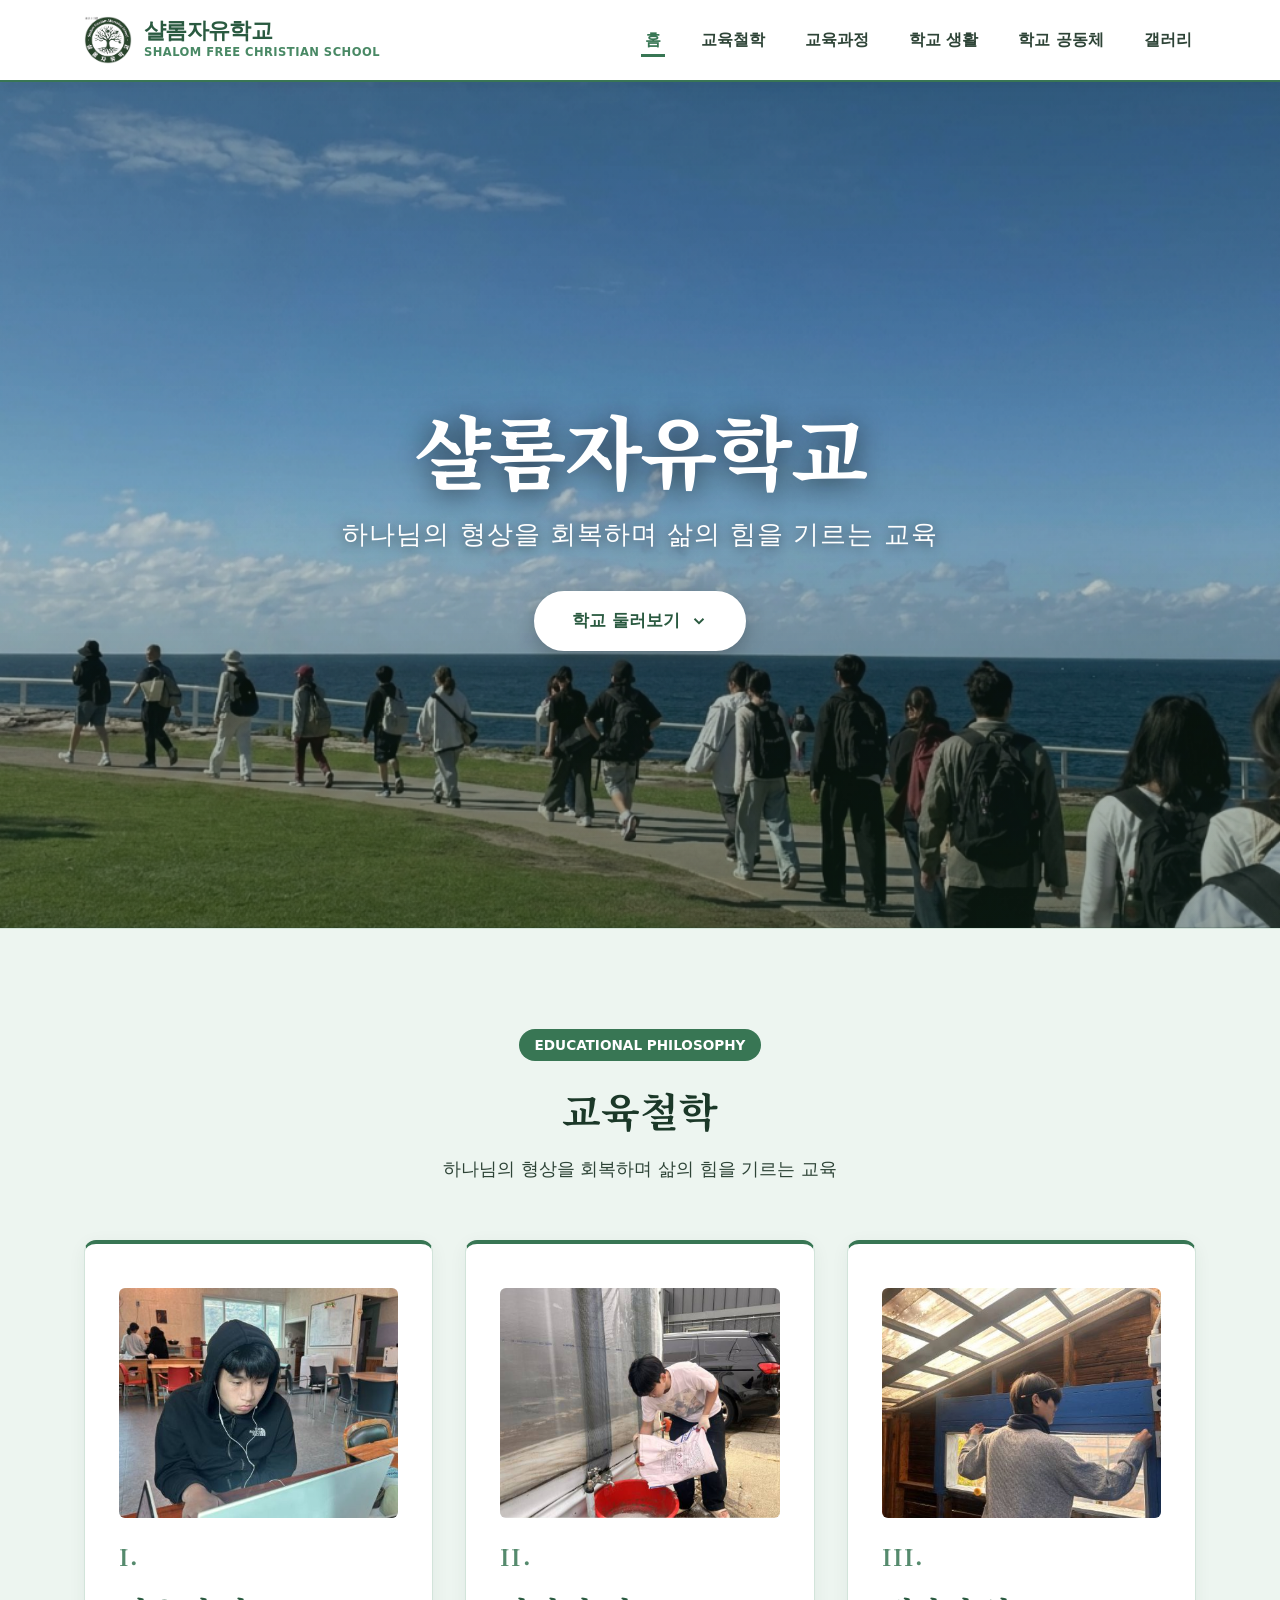
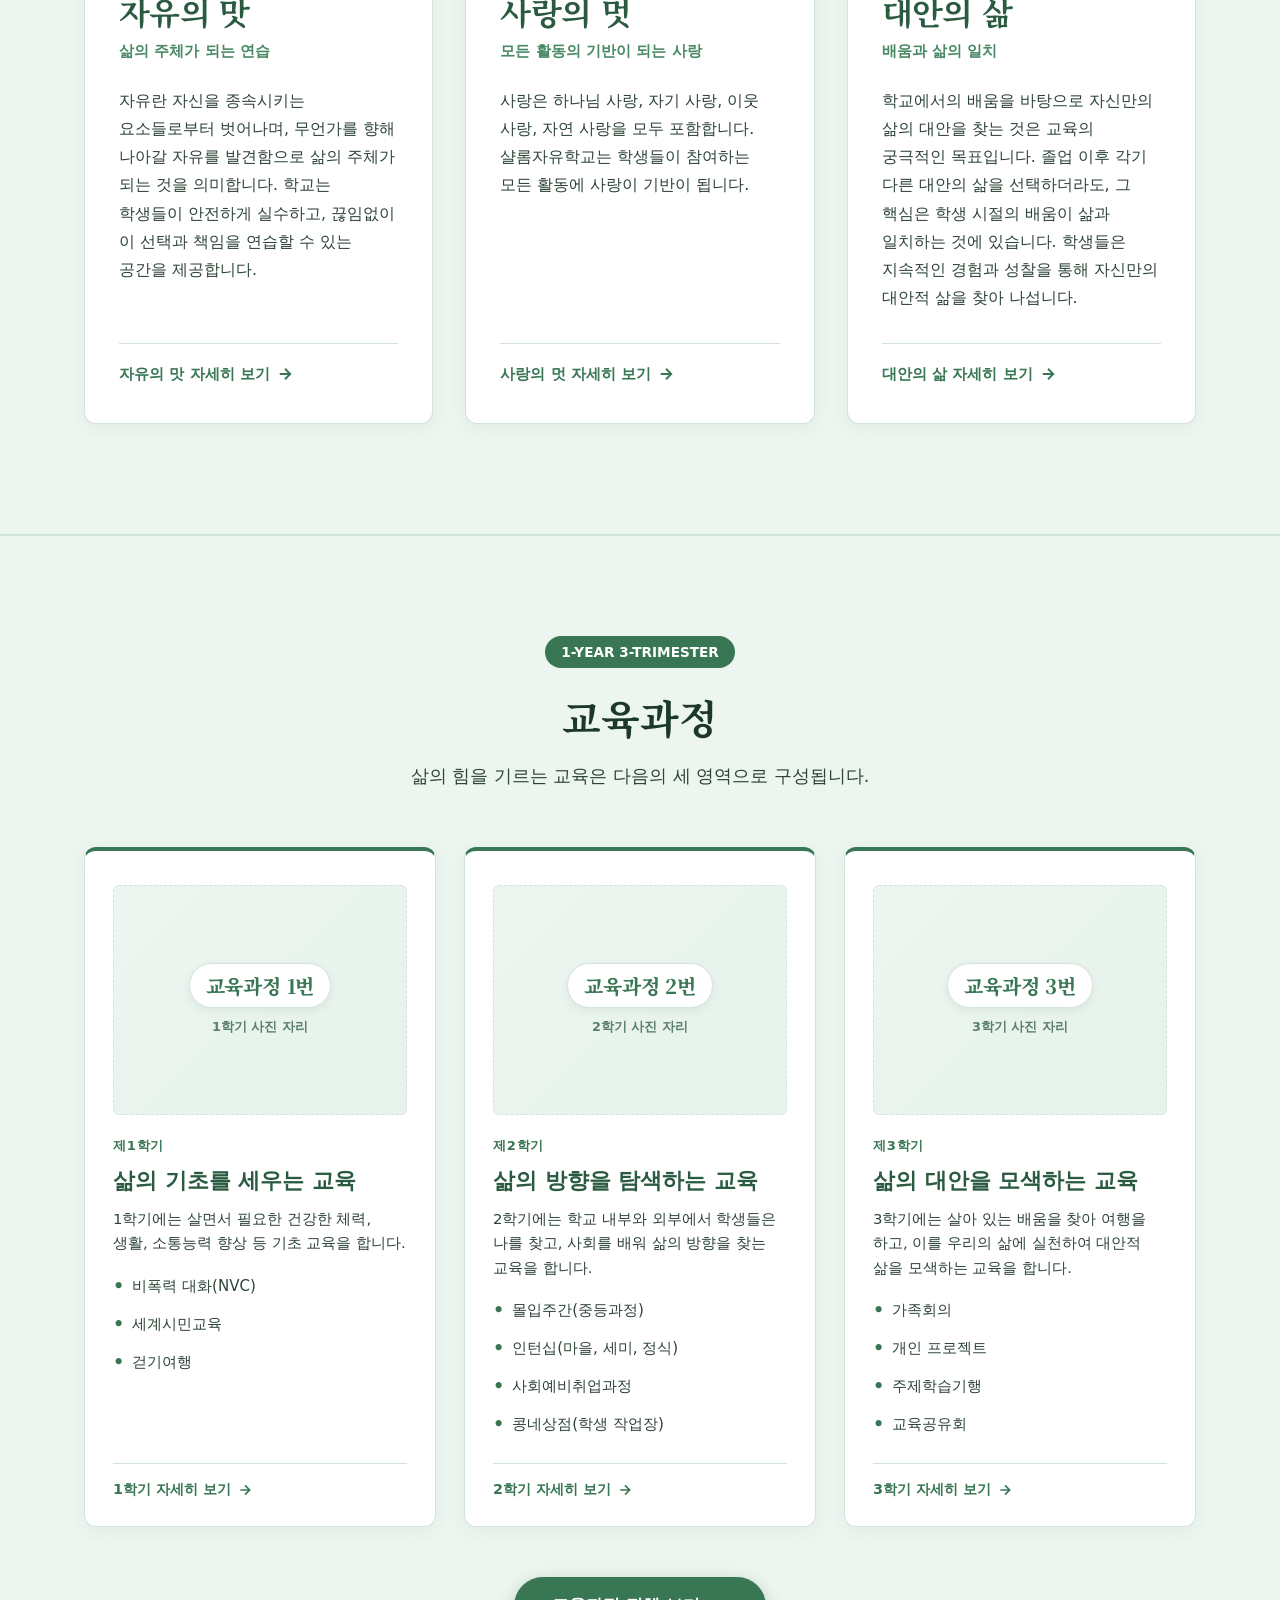
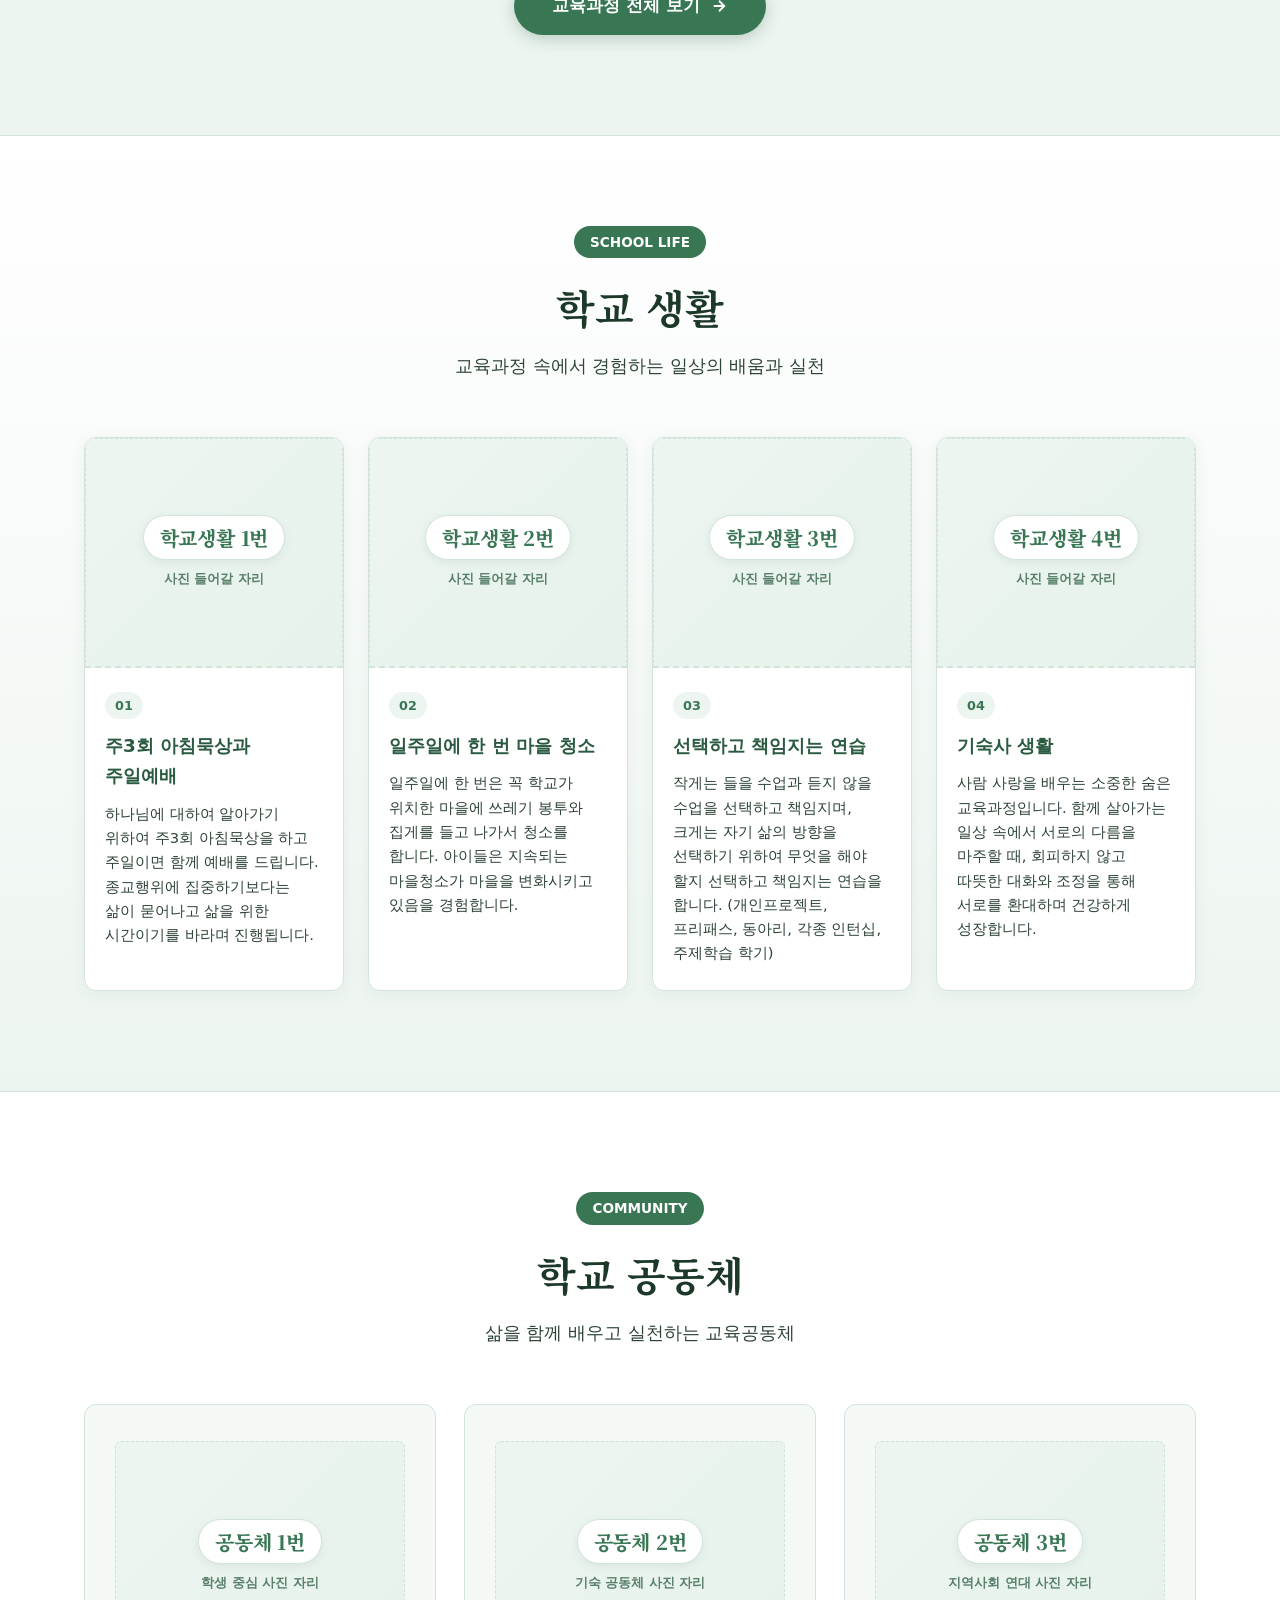
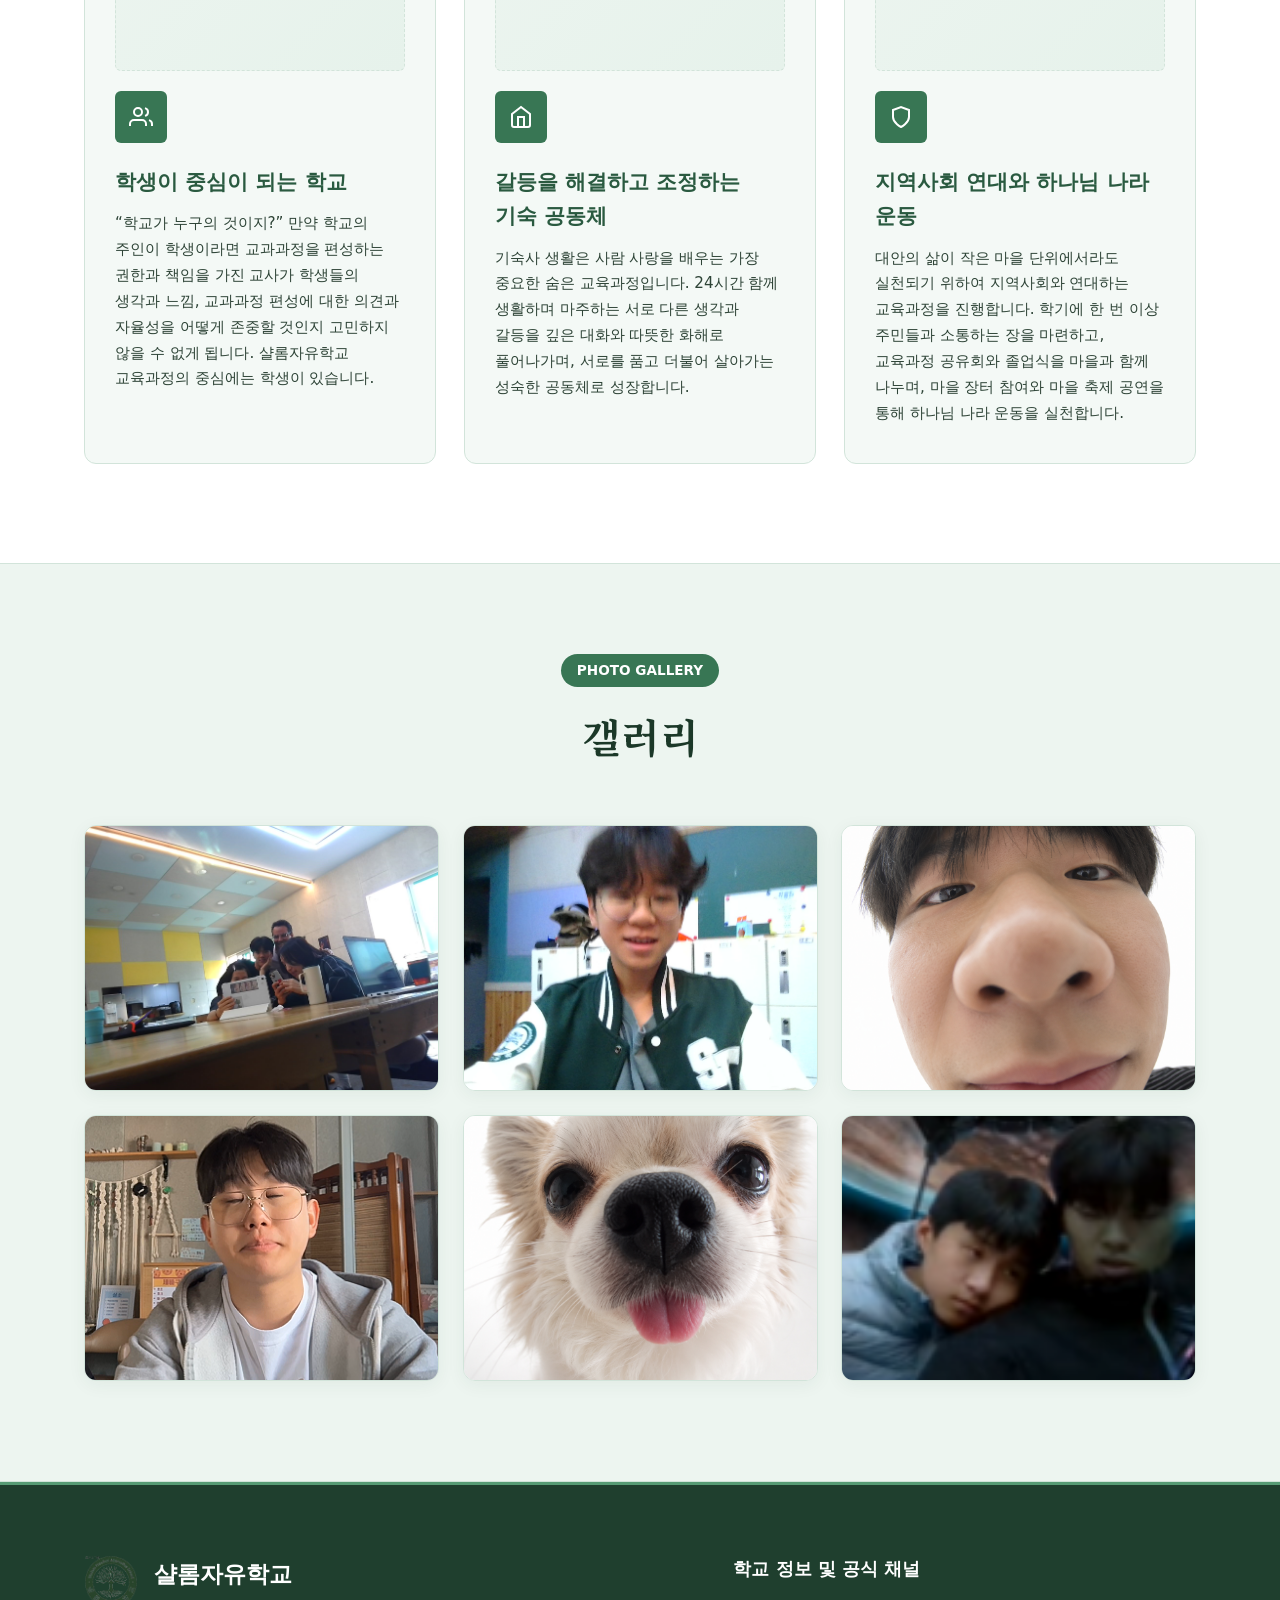
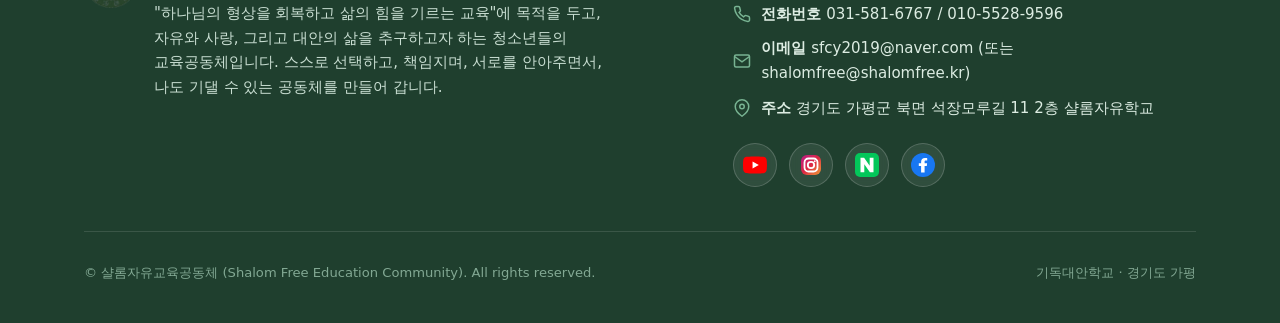
==== index.html @ 1b510542 "feat: Hero 3번에 푸른 운동장 단체 사진 등록" ====
<!DOCTYPE html>
<html lang="ko">
<head>
  <meta charset="UTF-8">
  <meta name="viewport" content="width=device-width, initial-scale=1.0">
  <title>샬롬자유학교</title>
  <link rel="preconnect" href="https://fonts.googleapis.com">
  <link rel="preconnect" href="https://fonts.gstatic.com" crossorigin>
  <link href="https://fonts.googleapis.com/css2?family=Pretendard:wght@300;400;500;600;700;800&family=Noto+Serif+KR:wght@600;700;800&display=swap" rel="stylesheet">
  <link rel="stylesheet" href="style.css">
  <script src="gallery_data.js"></script>
</head>
<body>

  <!-- Header -->
  <header>
    <div class="container nav-inner">
      <a href="index.html" class="logo-area">
        <img src="images/logo_transparent.png" alt="샬롬자유학교 로고" class="logo-img">
        <div class="logo-text">
          <h1>샬롬자유학교</h1>
          <span>SHALOM FREE CHRISTIAN SCHOOL</span>
        </div>
      </a>

      <!-- Right Navigation (순서: 홈, 교육철학, 교육과정, 학교 생활, 학교 공동체, 갤러리) -->
      <nav>
        <ul>
          <li><a href="index.html" class="active">홈</a></li>
          <li><a href="philosophy.html">교육철학</a></li>
          <li><a href="curriculum.html">교육과정</a></li>
          <li><a href="#life">학교 생활</a></li>
          <li><a href="#community">학교 공동체</a></li>
          <li><a href="#gallery">갤러리</a></li>
        </ul>
      </nav>

      <button class="mobile-btn" aria-label="메뉴 열기">
        <svg width="24" height="24" viewBox="0 0 24 24" fill="none" stroke="currentColor" stroke-width="2">
          <line x1="3" y1="12" x2="21" y2="12"></line>
          <line x1="3" y1="6" x2="21" y2="6"></line>
          <line x1="3" y1="18" x2="21" y2="18"></line>
        </svg>
      </button>
    </div>
  </header>

  <main>
    <!-- Full-Width Hero Section with Multi-Slide Carousel -->
    <section class="hero-full" id="home" aria-label="메인 배너">
      <!-- Background Slides Wrapper -->
      <div class="hero-slides-wrapper" id="hero-slides-wrapper">
        <!-- Hero Slide 1: 현재 등록된 대표 사진 (hero.jpg) -->
        <div class="hero-slide active" id="hero-slide-1" data-index="1">
          <div class="hero-slide-bg" style="background-image: url('images/hero.jpg');"></div>
        </div>

        <!-- Hero Slide 2: 등록된 사진 (hero_2.jpg) -->
        <div class="hero-slide" id="hero-slide-2" data-index="2">
          <div class="hero-slide-bg" style="background-image: url('images/hero_2.jpg');"></div>
        </div>

        <!-- Hero Slide 3: 등록된 사진 (hero_3.jpg) -->
        <div class="hero-slide" id="hero-slide-3" data-index="3">
          <div class="hero-slide-bg" style="background-image: url('images/hero_3.jpg');"></div>
        </div>
      </div>

      <!-- Natural Softer Overlay (가독성 유지 오버레이) -->
      <div class="hero-overlay"></div>

      <!-- Hero Main Content -->
      <div class="hero-full-content">
        <h2 class="hero-full-title">샬롬자유학교</h2>
        <p class="hero-full-subtitle">하나님의 형상을 회복하며 삶의 힘을 기르는 교육</p>
        <a href="#philosophy" class="hero-full-btn">
          학교 둘러보기
          <svg width="18" height="18" viewBox="0 0 24 24" fill="none" stroke="currentColor" stroke-width="2.5">
            <polyline points="6 9 12 15 18 9"></polyline>
          </svg>
        </a>
      </div>

      <!-- Carousel Navigation Arrow Buttons (마우스 오버 시 1초 동안 부드럽게 페이드 인) -->
      <button type="button" class="hero-nav-btn hero-nav-prev" id="hero-prev-btn" aria-label="이전 사진 보기" title="이전 사진">
        <svg width="14" height="14" viewBox="0 0 24 24" fill="none" stroke="currentColor" stroke-width="2.6" stroke-linecap="round" stroke-linejoin="round">
          <polyline points="15 18 9 12 15 6"></polyline>
        </svg>
      </button>

      <button type="button" class="hero-nav-btn hero-nav-next" id="hero-next-btn" aria-label="다음 사진 보기" title="다음 사진">
        <svg width="14" height="14" viewBox="0 0 24 24" fill="none" stroke="currentColor" stroke-width="2.6" stroke-linecap="round" stroke-linejoin="round">
          <polyline points="9 18 15 12 9 6"></polyline>
        </svg>
      </button>

      <!-- Slide Indicator Dots -->
      <div class="hero-indicators" id="hero-indicators" role="tablist" aria-label="슬라이드 선택">
        <button type="button" class="hero-indicator-dot active" data-slide="1" aria-label="Hero 1번 사진으로 이동"></button>
        <button type="button" class="hero-indicator-dot" data-slide="2" aria-label="Hero 2번 사진으로 이동"></button>
        <button type="button" class="hero-indicator-dot" data-slide="3" aria-label="Hero 3번 사진으로 이동"></button>
      </div>
    </section>

    <!-- 1. 교육철학 (Editorial & Sophisticated, Linking to philosophy.html) -->
    <section class="section-philo-editorial" id="philosophy">
      <div class="container">
        <div class="section-head-dark">
          <span class="pill-tag">EDUCATIONAL PHILOSOPHY</span>
          <h2>교육철학</h2>
          <p>하나님의 형상을 회복하며 삶의 힘을 기르는 교육</p>
        </div>

        <div class="philo-editorial-grid">
          <!-- Pillar 1 -->
          <a href="philosophy.html#freedom" class="philo-card-editorial">
            <!-- 사진 칸: 교육철학 1번 -->
            <div class="card-photo-slot" id="philo-photo-slot-1">
              <img src="images/philo_1.png" alt="자유의 맛 - 샬롬자유학교" loading="lazy">
            </div>
            <span class="philo-card-num">I.</span>
            <h3 class="philo-card-title">자유의 맛</h3>
            <span class="philo-card-motto">삶의 주체가 되는 연습</span>
            <p class="philo-card-desc">
              자유란 자신을 종속시키는 요소들로부터 벗어나며, 무언가를 향해 나아갈 자유를 발견함으로 삶의 주체가 되는 것을 의미합니다. 학교는 학생들이 안전하게 실수하고, 끊임없이 이 선택과 책임을 연습할 수 있는 공간을 제공합니다.
            </p>
            <div class="philo-card-readmore">
              자유의 맛 자세히 보기
              <svg width="18" height="18" viewBox="0 0 24 24" fill="none" stroke-width="2.5">
                <path d="M5 12h14M12 5l7 7-7 7"/>
              </svg>
            </div>
          </a>

          <!-- Pillar 2 -->
          <a href="philosophy.html#love" class="philo-card-editorial">
            <!-- 사진 칸: 교육철학 2번 -->
            <div class="card-photo-slot" id="philo-photo-slot-2">
              <img src="images/philo_2.png" alt="사랑의 멋 - 샬롬자유학교" loading="lazy">
            </div>
            <span class="philo-card-num">II.</span>
            <h3 class="philo-card-title">사랑의 멋</h3>
            <span class="philo-card-motto">모든 활동의 기반이 되는 사랑</span>
            <p class="philo-card-desc">
              사랑은 하나님 사랑, 자기 사랑, 이웃 사랑, 자연 사랑을 모두 포함합니다. 샬롬자유학교는 학생들이 참여하는 모든 활동에 사랑이 기반이 됩니다.
            </p>
            <div class="philo-card-readmore">
              사랑의 멋 자세히 보기
              <svg width="18" height="18" viewBox="0 0 24 24" fill="none" stroke-width="2.5">
                <path d="M5 12h14M12 5l7 7-7 7"/>
              </svg>
            </div>
          </a>

          <!-- Pillar 3 -->
          <a href="philosophy.html#alternative" class="philo-card-editorial">
            <!-- 사진 칸: 교육철학 3번 -->
            <div class="card-photo-slot" id="philo-photo-slot-3">
              <img src="images/philo_3.png" alt="대안의 삶 - 샬롬자유학교" loading="lazy">
            </div>
            <span class="philo-card-num">III.</span>
            <h3 class="philo-card-title">대안의 삶</h3>
            <span class="philo-card-motto">배움과 삶의 일치</span>
            <p class="philo-card-desc">
              학교에서의 배움을 바탕으로 자신만의 삶의 대안을 찾는 것은 교육의 궁극적인 목표입니다. 졸업 이후 각기 다른 대안의 삶을 선택하더라도, 그 핵심은 학생 시절의 배움이 삶과 일치하는 것에 있습니다. 학생들은 지속적인 경험과 성찰을 통해 자신만의 대안적 삶을 찾아 나섭니다.
            </p>
            <div class="philo-card-readmore">
              대안의 삶 자세히 보기
              <svg width="18" height="18" viewBox="0 0 24 24" fill="none" stroke-width="2.5">
                <path d="M5 12h14M12 5l7 7-7 7"/>
              </svg>
            </div>
          </a>
        </div>
      </div>
    </section>

    <!-- 2. 교육과정 (Curriculum) -->
    <section class="section-curriculum" id="curriculum">
      <div class="container">
        <div class="section-head-dark">
          <span class="pill-tag">1-YEAR 3-TRIMESTER</span>
          <h2>교육과정</h2>
          <p>삶의 힘을 기르는 교육은 다음의 세 영역으로 구성됩니다.</p>
        </div>

        <div class="curr-grid-preview">
          <!-- Term 1 Card (Clickable to curriculum.html#term-1) -->
          <a href="curriculum.html#term-1" class="curr-card-preview">
            <!-- 사진 칸: 교육과정 1번 -->
            <div class="card-photo-slot slot-placeholder" id="curr-photo-slot-1">
              <span class="slot-number">교육과정 1번</span>
              <span class="slot-hint">1학기 사진 자리</span>
            </div>
            <span class="term-num">제1학기</span>
            <h3>삶의 기초를 세우는 교육</h3>
            <p class="curr-card-intro">
              1학기에는 살면서 필요한 건강한 체력, 생활, 소통능력 향상 등 기초 교육을 합니다.
            </p>
            <ul class="curr-card-summary">
              <li>비폭력 대화(NVC)</li>
              <li>세계시민교육</li>
              <li>걷기여행</li>
            </ul>
            <div class="curr-card-readmore">
              1학기 자세히 보기
              <svg width="16" height="16" viewBox="0 0 24 24" fill="none" stroke="currentColor" stroke-width="2.5">
                <path d="M5 12h14M12 5l7 7-7 7"/>
              </svg>
            </div>
          </a>

          <!-- Term 2 Card (Clickable to curriculum.html#term-2) -->
          <a href="curriculum.html#term-2" class="curr-card-preview">
            <!-- 사진 칸: 교육과정 2번 -->
            <div class="card-photo-slot slot-placeholder" id="curr-photo-slot-2">
              <span class="slot-number">교육과정 2번</span>
              <span class="slot-hint">2학기 사진 자리</span>
            </div>
            <span class="term-num">제2학기</span>
            <h3>삶의 방향을 탐색하는 교육</h3>
            <p class="curr-card-intro">
              2학기에는 학교 내부와 외부에서 학생들은 나를 찾고, 사회를 배워 삶의 방향을 찾는 교육을 합니다.
            </p>
            <ul class="curr-card-summary">
              <li>몰입주간(중등과정)</li>
              <li>인턴십(마을, 세미, 정식)</li>
              <li>사회예비취업과정</li>
              <li>콩네상점(학생 작업장)</li>
            </ul>
            <div class="curr-card-readmore">
              2학기 자세히 보기
              <svg width="16" height="16" viewBox="0 0 24 24" fill="none" stroke="currentColor" stroke-width="2.5">
                <path d="M5 12h14M12 5l7 7-7 7"/>
              </svg>
            </div>
          </a>

          <!-- Term 3 Card (Clickable to curriculum.html#term-3) -->
          <a href="curriculum.html#term-3" class="curr-card-preview">
            <!-- 사진 칸: 교육과정 3번 -->
            <div class="card-photo-slot slot-placeholder" id="curr-photo-slot-3">
              <span class="slot-number">교육과정 3번</span>
              <span class="slot-hint">3학기 사진 자리</span>
            </div>
            <span class="term-num">제3학기</span>
            <h3>삶의 대안을 모색하는 교육</h3>
            <p class="curr-card-intro">
              3학기에는 살아 있는 배움을 찾아 여행을 하고, 이를 우리의 삶에 실천하여 대안적 삶을 모색하는 교육을 합니다.
            </p>
            <ul class="curr-card-summary">
              <li>가족회의</li>
              <li>개인 프로젝트</li>
              <li>주제학습기행</li>
              <li>교육공유회</li>
            </ul>
            <div class="curr-card-readmore">
              3학기 자세히 보기
              <svg width="16" height="16" viewBox="0 0 24 24" fill="none" stroke="currentColor" stroke-width="2.5">
                <path d="M5 12h14M12 5l7 7-7 7"/>
              </svg>
            </div>
          </a>
        </div>

        <div class="curr-btn-center">
          <a href="curriculum.html" class="btn-green-solid">
            교육과정 전체 보기
            <svg width="18" height="18" viewBox="0 0 24 24" fill="none" stroke="currentColor" stroke-width="2.5">
              <path d="M5 12h14M12 5l7 7-7 7"/>
            </svg>
          </a>
        </div>
      </div>
    </section>

    <!-- 3. 학교 생활 (Daily Rhythm & School Life) -->
    <section class="section-daily" id="life">
      <div class="container">
        <div class="section-head-dark">
          <span class="pill-tag">SCHOOL LIFE</span>
          <h2>학교 생활</h2>
          <p>교육과정 속에서 경험하는 일상의 배움과 실천</p>
        </div>

        <div class="daily-grid">
          <!-- Card 1 -->
          <div class="daily-card">
            <!-- 사진 칸: 학교생활 1번 -->
            <div class="daily-card-img slot-placeholder" id="life-photo-slot-1">
              <span class="slot-number">학교생활 1번</span>
              <span class="slot-hint">사진 들어갈 자리</span>
            </div>
            <div class="daily-card-content">
              <span class="daily-step">01</span>
              <h4>주3회 아침묵상과 주일예배</h4>
              <p>
                하나님에 대하여 알아가기 위하여 주3회 아침묵상을 하고 주일이면 함께 예배를 드립니다. 종교행위에 집중하기보다는 삶이 묻어나고 삶을 위한 시간이기를 바라며 진행됩니다.
              </p>
            </div>
          </div>

          <!-- Card 2 -->
          <div class="daily-card">
            <!-- 사진 칸: 학교생활 2번 -->
            <div class="daily-card-img slot-placeholder" id="life-photo-slot-2">
              <span class="slot-number">학교생활 2번</span>
              <span class="slot-hint">사진 들어갈 자리</span>
            </div>
            <div class="daily-card-content">
              <span class="daily-step">02</span>
              <h4>일주일에 한 번 마을 청소</h4>
              <p>
                일주일에 한 번은 꼭 학교가 위치한 마을에 쓰레기 봉투와 집게를 들고 나가서 청소를 합니다. 아이들은 지속되는 마을청소가 마을을 변화시키고 있음을 경험합니다.
              </p>
            </div>
          </div>

          <!-- Card 3 -->
          <div class="daily-card">
            <!-- 사진 칸: 학교생활 3번 -->
            <div class="daily-card-img slot-placeholder" id="life-photo-slot-3">
              <span class="slot-number">학교생활 3번</span>
              <span class="slot-hint">사진 들어갈 자리</span>
            </div>
            <div class="daily-card-content">
              <span class="daily-step">03</span>
              <h4>선택하고 책임지는 연습</h4>
              <p>
                작게는 들을 수업과 듣지 않을 수업을 선택하고 책임지며, 크게는 자기 삶의 방향을 선택하기 위하여 무엇을 해야 할지 선택하고 책임지는 연습을 합니다. (개인프로젝트, 프리패스, 동아리, 각종 인턴십, 주제학습 학기)
              </p>
            </div>
          </div>

          <!-- Card 4 -->
          <div class="daily-card">
            <!-- 사진 칸: 학교생활 4번 -->
            <div class="daily-card-img slot-placeholder" id="life-photo-slot-4">
              <span class="slot-number">학교생활 4번</span>
              <span class="slot-hint">사진 들어갈 자리</span>
            </div>
            <div class="daily-card-content">
              <span class="daily-step">04</span>
              <h4>기숙사 생활</h4>
              <p>
                사람 사랑을 배우는 소중한 숨은 교육과정입니다. 함께 살아가는 일상 속에서 서로의 다름을 마주할 때, 회피하지 않고 따뜻한 대화와 조정을 통해 서로를 환대하며 건강하게 성장합니다.
              </p>
            </div>
          </div>
        </div>
      </div>
    </section>

    <!-- 4. 학교 공동체 (School Community Pillars: 학생 중심, 기숙 공동체, 지역사회 연대) -->
    <section class="section-community" id="community">
      <div class="container">
        <div class="section-head-dark">
          <span class="pill-tag">COMMUNITY</span>
          <h2>학교 공동체</h2>
          <p>삶을 함께 배우고 실천하는 교육공동체</p>
        </div>

        <div class="community-grid">
          <!-- Pillar 1 -->
          <div class="comm-box">
            <!-- 사진 칸: 공동체 1번 -->
            <div class="card-photo-slot slot-placeholder" id="comm-photo-slot-1">
              <span class="slot-number">공동체 1번</span>
              <span class="slot-hint">학생 중심 사진 자리</span>
            </div>
            <div class="comm-icon-wrap">
              <svg width="24" height="24" viewBox="0 0 24 24" fill="none" stroke="currentColor" stroke-width="2">
                <path d="M17 21v-2a4 4 0 0 0-4-4H5a4 4 0 0 0-4 4v2"></path>
                <circle cx="9" cy="7" r="4"></circle>
                <path d="M23 21v-2a4 4 0 0 0-3-3.87"></path>
                <path d="M16 3.13a4 4 0 0 1 0 7.75"></path>
              </svg>
            </div>
            <h4>학생이 중심이 되는 학교</h4>
            <p>
              “학교가 누구의 것이지?” 만약 학교의 주인이 학생이라면 교과과정을 편성하는 권한과 책임을 가진 교사가 학생들의 생각과 느낌, 교과과정 편성에 대한 의견과 자율성을 어떻게 존중할 것인지 고민하지 않을 수 없게 됩니다. 샬롬자유학교 교육과정의 중심에는 학생이 있습니다.
            </p>
          </div>

          <!-- Pillar 2 -->
          <div class="comm-box">
            <!-- 사진 칸: 공동체 2번 -->
            <div class="card-photo-slot slot-placeholder" id="comm-photo-slot-2">
              <span class="slot-number">공동체 2번</span>
              <span class="slot-hint">기숙 공동체 사진 자리</span>
            </div>
            <div class="comm-icon-wrap">
              <svg width="24" height="24" viewBox="0 0 24 24" fill="none" stroke="currentColor" stroke-width="2">
                <path d="M3 9l9-7 9 7v11a2 2 0 0 1-2 2H5a2 2 0 0 1-2-2z"></path>
                <polyline points="9 22 9 12 15 12 15 22"></polyline>
              </svg>
            </div>
            <h4>갈등을 해결하고 조정하는 기숙 공동체</h4>
            <p>
              기숙사 생활은 사람 사랑을 배우는 가장 중요한 숨은 교육과정입니다. 24시간 함께 생활하며 마주하는 서로 다른 생각과 갈등을 깊은 대화와 따뜻한 화해로 풀어나가며, 서로를 품고 더불어 살아가는 성숙한 공동체로 성장합니다.
            </p>
          </div>

          <!-- Pillar 3 -->
          <div class="comm-box">
            <!-- 사진 칸: 공동체 3번 -->
            <div class="card-photo-slot slot-placeholder" id="comm-photo-slot-3">
              <span class="slot-number">공동체 3번</span>
              <span class="slot-hint">지역사회 연대 사진 자리</span>
            </div>
            <div class="comm-icon-wrap">
              <svg width="24" height="24" viewBox="0 0 24 24" fill="none" stroke="currentColor" stroke-width="2">
                <path d="M12 22s8-4 8-10V5l-8-3-8 3v7c0 6 8 10 8 10z"></path>
              </svg>
            </div>
            <h4>지역사회 연대와 하나님 나라 운동</h4>
            <p>
              대안의 삶이 작은 마을 단위에서라도 실천되기 위하여 지역사회와 연대하는 교육과정을 진행합니다. 학기에 한 번 이상 주민들과 소통하는 장을 마련하고, 교육과정 공유회와 졸업식을 마을과 함께 나누며, 마을 장터 참여와 마을 축제 공연을 통해 하나님 나라 운동을 실천합니다.
            </p>
          </div>
        </div>
      </div>
    </section>

    <!-- 5. 사진 갤러리 (Photo Gallery) -->
    <section class="section-gallery" id="gallery">
      <div class="container">
        <div class="section-head-dark">
          <span class="pill-tag">PHOTO GALLERY</span>
          <h2>갤러리</h2>
        </div>

        <!-- 사진이 설명 없이 자동으로 추가되는 그리드 -->
        <div class="gallery-photo-grid" id="gallery-grid">
          <!-- gallery_data.js 에 등록된 사진이 여기에 자동으로 렌더링됩니다 -->
        </div>

        <!-- Lightbox Modal (사진만 확대 표시) -->
        <div id="gallery-modal" class="gallery-modal" onclick="closeLightbox()">
          <div class="modal-content" onclick="event.stopPropagation()">
            <button class="modal-close-btn" onclick="closeLightbox()" aria-label="닫기">&times;</button>
            <img id="modal-img" src="" alt="갤러리 사진 확대">
          </div>
        </div>
      </div>
    </section>
  </main>

  <!-- Footer with Official Information & Social Links -->
  <footer>
    <div class="container">
      <div class="footer-top">
        <div class="footer-brand-wrap">
          <img src="images/logo_transparent.png" alt="샬롬자유학교 로고" class="footer-logo">
          <div class="footer-brand">
            <h3>샬롬자유학교</h3>
            <p>
              "하나님의 형상을 회복하고 삶의 힘을 기르는 교육"에 목적을 두고, 자유와 사랑, 그리고 대안의 삶을 추구하고자 하는 청소년들의 교육공동체입니다. 스스로 선택하고, 책임지며, 서로를 안아주면서, 나도 기댈 수 있는 공동체를 만들어 갑니다.
            </p>
          </div>
        </div>

        <div class="footer-contact">
          <h4>학교 정보 및 공식 채널</h4>
          <div class="footer-info-list">
            <div class="footer-info-item">
              <svg width="18" height="18" viewBox="0 0 24 24" fill="none" stroke-width="2">
                <path d="M22 16.92v3a2 2 0 0 1-2.18 2 19.79 19.79 0 0 1-8.63-3.07 19.5 19.5 0 0 1-6-6 19.79 19.79 0 0 1-3.07-8.67A2 2 0 0 1 4.11 2h3a2 2 0 0 1 2 1.72 12.84 12.84 0 0 0 .7 2.81 2 2 0 0 1-.45 2.11L8.09 9.91a16 16 0 0 0 6 6l1.27-1.27a2 2 0 0 1 2.11-.45 12.84 12.84 0 0 0 2.81.7A2 2 0 0 1 22 16.92z"></path>
              </svg>
              <span><strong>전화번호</strong> 031-581-6767 / 010-5528-9596</span>
            </div>

            <div class="footer-info-item">
              <svg width="18" height="18" viewBox="0 0 24 24" fill="none" stroke-width="2">
                <path d="M4 4h16c1.1 0 2 .9 2 2v12c0 1.1-.9 2-2 2H4c-1.1 0-2-.9-2-2V6c0-1.1.9-2 2-2z"></path>
                <polyline points="22,6 12,13 2,6"></polyline>
              </svg>
              <span><strong>이메일</strong> sfcy2019@naver.com (또는 shalomfree@shalomfree.kr)</span>
            </div>

            <div class="footer-info-item">
              <svg width="18" height="18" viewBox="0 0 24 24" fill="none" stroke-width="2">
                <path d="M21 10c0 7-9 13-9 13s-9-6-9-13a9 9 0 0 1 18 0z"></path>
                <circle cx="12" cy="10" r="3"></circle>
              </svg>
              <span><strong>주소</strong> 경기도 가평군 북면 석장모루길 11 2층 샬롬자유학교</span>
            </div>
          </div>

          <div class="footer-social-links">
            <a href="https://www.youtube.com/@devote7joy" target="_blank" rel="noopener noreferrer" class="social-icon-btn" aria-label="샬롬자유학교 유튜브 채널" title="유튜브 채널">
              <img src="images/icon_youtube.svg" alt="유튜브" class="social-icon-img">
            </a>

            <a href="https://www.instagram.com/shalom_freedom/" target="_blank" rel="noopener noreferrer" class="social-icon-btn" aria-label="샬롬자유학교 인스타그램" title="인스타그램">
              <img src="images/icon_instagram.svg" alt="인스타그램" class="social-icon-img">
            </a>

            <a href="https://m.blog.naver.com/sfcy2019?tab=1" target="_blank" rel="noopener noreferrer" class="social-icon-btn" aria-label="샬롬자유학교 네이버 블로그" title="네이버 블로그">
              <img src="images/icon_naver_blog.svg" alt="네이버 블로그" class="social-icon-img">
            </a>

            <a href="https://www.facebook.com/share/18oFF7Y9Ua/?mibextid=wwXIfr" target="_blank" rel="noopener noreferrer" class="social-icon-btn" aria-label="샬롬자유학교 페이스북" title="페이스북">
              <img src="images/icon_facebook.svg" alt="페이스북" class="social-icon-img">
            </a>
          </div>
        </div>
      </div>

      <div class="footer-bottom">
        <p>© 샬롬자유교육공동체 (Shalom Free Education Community). All rights reserved.</p>
        <p>기독대안학교 · 경기도 가평</p>
      </div>
    </div>
  </footer>

  <!-- Lightbox & Dynamic Gallery Render Script -->
  <script>
    function renderGallery() {
      const grid = document.getElementById('gallery-grid');
      if (!grid) return;

      const photos = (window.GALLERY_PHOTOS && Array.isArray(window.GALLERY_PHOTOS)) ? window.GALLERY_PHOTOS : [];
      
      if (photos.length === 0) {
        grid.innerHTML = `
          <div class="gallery-empty-box">
            <svg width="48" height="48" viewBox="0 0 24 24" fill="none" stroke="currentColor" stroke-width="1.6">
              <rect x="3" y="3" width="18" height="18" rx="2" ry="2"></rect>
              <circle cx="8.5" cy="8.5" r="1.5"></circle>
              <polyline points="21 15 16 10 5 21"></polyline>
            </svg>
            <p>등록된 사진이 없습니다</p>
            <span><strong>갤러리 샬롬 사진</strong> 폴더에 사진을 넣으시면 설명 없이 자동으로 이곳에 추가됩니다.</span>
          </div>
        `;
        return;
      }

      grid.innerHTML = photos.map((src, idx) => {
        const encoded = encodeURI(src);
        return `
          <div class="gallery-photo-item" data-src="${encoded}">
            <img src="${encoded}" alt="갤러리 사진 ${idx + 1}" loading="lazy" onerror="if(this.src!=='${src}') this.src='${src}';">
          </div>
        `;
      }).join('');
    }

    function openLightbox(src) {
      const modal = document.getElementById('gallery-modal');
      const img = document.getElementById('modal-img');
      if (modal && img) {
        img.src = src;
        modal.classList.add('active');
        document.body.style.overflow = 'hidden';
      }
    }

    function closeLightbox() {
      const modal = document.getElementById('gallery-modal');
      if (modal) {
        modal.classList.remove('active');
        document.body.style.overflow = '';
      }
    }

    document.addEventListener('keydown', function(e) {
      if (e.key === 'Escape') closeLightbox();
    });

    document.addEventListener('DOMContentLoaded', function() {
      // 1. Hero Carousel Controller
      initHeroSlider();

      // 2. Lightbox Gallery Controller
      const grid = document.getElementById('gallery-grid');
      if (grid) {
        grid.addEventListener('click', function(e) {
          const item = e.target.closest('.gallery-photo-item');
          if (item && item.dataset.src) {
            openLightbox(item.dataset.src);
          }
        });
      }
      renderGallery();
      if (typeof window.refreshScrollAnimations === 'function') {
        window.refreshScrollAnimations();
      }
    });

    // Hero Multi-Slide Carousel Controller
    function initHeroSlider() {
      const hero = document.getElementById('home');
      if (!hero) return;

      const slides = hero.querySelectorAll('.hero-slide');
      const prevBtn = document.getElementById('hero-prev-btn');
      const nextBtn = document.getElementById('hero-next-btn');
      const dots = hero.querySelectorAll('.hero-indicator-dot');

      if (slides.length <= 1) return;

      let currentIndex = 0;
      let isTransitioning = false;

      function goToSlide(index) {
        if (isTransitioning) return;
        isTransitioning = true;

        if (index < 0) {
          index = slides.length - 1;
        } else if (index >= slides.length) {
          index = 0;
        }

        slides.forEach((slide, idx) => {
          if (idx === index) {
            slide.classList.add('active');
          } else {
            slide.classList.remove('active');
          }
        });

        dots.forEach((dot, idx) => {
          if (idx === index) {
            dot.classList.add('active');
          } else {
            dot.classList.remove('active');
          }
        });

        currentIndex = index;

        setTimeout(() => {
          isTransitioning = false;
        }, 750);
      }

      if (prevBtn) {
        prevBtn.addEventListener('click', function(e) {
          e.preventDefault();
          e.stopPropagation();
          goToSlide(currentIndex - 1);
        });
      }

      if (nextBtn) {
        nextBtn.addEventListener('click', function(e) {
          e.preventDefault();
          e.stopPropagation();
          goToSlide(currentIndex + 1);
        });
      }

      dots.forEach((dot, idx) => {
        dot.addEventListener('click', function(e) {
          e.preventDefault();
          e.stopPropagation();
          goToSlide(idx);
        });
      });

      // Touch swipe support for mobile
      let touchStartX = 0;
      let touchEndX = 0;
      hero.addEventListener('touchstart', function(e) {
        touchStartX = e.changedTouches[0].screenX;
      }, { passive: true });

      hero.addEventListener('touchend', function(e) {
        touchEndX = e.changedTouches[0].screenX;
        const diffX = touchEndX - touchStartX;
        if (Math.abs(diffX) > 40) {
          if (diffX < 0) {
            goToSlide(currentIndex + 1);
          } else {
            goToSlide(currentIndex - 1);
          }
        }
      }, { passive: true });
    }
  </script>
  <!-- Scroll Animation System -->
  <script src="scroll-anim.js" defer></script>
</body>
</html>
---- style.css ----
/* ==========================================================================
   Shalom Free School - Dreamy School Layout (Green & White Balanced System)
   ========================================================================== */

:root {
  /* Natural, Balanced Green Palette (편안하고 자연스러운 초록색 계열, 쨍하지 않고 너무 진하지 않은 톤) */
  --green-darkest: #1f3f2e;     /* 차분하고 자연스러운 딥 그린 (푸터 등) */
  --green-dark: #2a5a40;        /* 묵직하면서도 편안한 중심 그린 */
  --green-primary: #387654;     /* 자연의 편안함을 주는 자연스러운 초록색 (RGB 56, 118, 84) */
  --green-medium: #498965;      /* 온화하고 차분한 미디엄 그린 */
  --green-vibrant: #569b74;     /* 부담스럽지 않은 잎새 포인트 그린 */
  --green-accent: #78b392;      /* 부드러운 세이지 포인트 */
  --green-tint: #edf5f0;        /* 눈이 편안한 소프트 그린 배경 */
  --green-tint-card: #f4f9f6;   /* 은은한 그린 틴트 카드 배경 */

  /* Neutral Crisp White */
  --bg-white: #ffffff;
  --bg-page: #f8faf8;
  
  /* Text */
  --text-title-dark: #1b3828;   /* 눈이 편안한 자연스러운 숲빛 다크 텍스트 */
  --text-body-dark: #2e4437;    /* 가독성 높은 차분한 본문 */
  --text-muted: #5f7a6b;        /* 차분한 보조 텍스트 */
  --text-white: #ffffff;
  --text-white-sub: #dbebe2;

  /* Borders & Shadows */
  --border-green-light: #d2e4da;
  --border-green: #387654;
  
  --shadow-card: 0 4px 18px rgba(31, 63, 46, 0.06);
  --shadow-hover: 0 10px 28px rgba(31, 63, 46, 0.12);

  --radius-sm: 6px;
  --radius-md: 12px;
  --radius-lg: 18px;
  --radius-full: 9999px;

  --font-sans: 'Pretendard', -apple-system, BlinkMacSystemFont, system-ui, Roboto, sans-serif;
  --font-serif: 'Noto Serif KR', serif;
}

* {
  box-sizing: border-box;
  margin: 0;
  padding: 0;
}

html {
  scroll-behavior: smooth;
  background-color: var(--bg-white);
}

body {
  font-family: var(--font-sans);
  background-color: var(--bg-page);
  color: var(--text-body-dark);
  line-height: 1.65;
  word-break: keep-all;
  overflow-x: hidden;
  -webkit-font-smoothing: antialiased;
}

a {
  text-decoration: none;
  color: inherit;
  transition: all 0.25s ease;
}

ul, ol {
  list-style: none;
}

img {
  max-width: 100%;
  display: block;
}

.container {
  width: 100%;
  max-width: 1160px;
  margin: 0 auto;
  padding: 0 24px;
}

/* ================= Header & Navigation ================= */
header {
  position: sticky;
  top: 0;
  z-index: 1000;
  background-color: rgba(255, 255, 255, 0.98);
  backdrop-filter: blur(10px);
  border-bottom: 2px solid var(--green-primary);
  box-shadow: 0 2px 10px rgba(12, 35, 23, 0.06);
}

.nav-inner {
  display: flex;
  align-items: center;
  justify-content: space-between;
  height: 80px;
}

.logo-area {
  display: flex;
  align-items: center;
  gap: 12px;
}

.logo-img {
  height: 48px;
  width: auto;
  object-fit: contain;
}

.logo-text h1 {
  font-size: 1.4rem;
  font-weight: 800;
  color: var(--green-dark);
  letter-spacing: -0.03em;
  line-height: 1.1;
}

.logo-text span {
  font-size: 0.72rem;
  color: var(--green-medium);
  letter-spacing: 0.04em;
  font-weight: 600;
  text-transform: uppercase;
  display: block;
}

/* Nav links aligned to the right */
nav {
  margin-left: auto;
}

nav ul {
  display: flex;
  align-items: center;
  gap: 32px;
}

nav ul li a {
  font-size: 1rem;
  font-weight: 600;
  color: var(--text-body-dark);
  padding: 8px 4px;
  position: relative;
}

nav ul li a:hover,
nav ul li a.active {
  color: var(--green-primary);
}

nav ul li a::after {
  content: '';
  position: absolute;
  bottom: 0;
  left: 0;
  width: 0%;
  height: 3px;
  background-color: var(--green-primary);
  transition: width 0.25s ease;
}

nav ul li a:hover::after,
nav ul li a.active::after {
  width: 100%;
}

.mobile-btn {
  display: none;
  background: none;
  border: none;
  color: var(--green-dark);
  cursor: pointer;
  padding: 8px;
}

/* ================= Full-Width Hero Section & Multi-Slide Carousel ================= */
.hero-full {
  position: relative;
  width: 100%;
  min-height: 94vh;
  display: flex;
  flex-direction: column;
  align-items: center;
  justify-content: center;
  text-align: center;
  color: var(--text-white);
  padding: 16vh 24px 100px;
  overflow: hidden;
  background-color: #1a3928;
}

/* Background Slides Wrapper */
.hero-slides-wrapper {
  position: absolute;
  inset: 0;
  width: 100%;
  height: 100%;
  z-index: 1;
}

.hero-slide {
  position: absolute;
  inset: 0;
  width: 100%;
  height: 100%;
  opacity: 0;
  visibility: hidden;
  transition: opacity 0.75s cubic-bezier(0.16, 1, 0.3, 1),
              visibility 0.75s;
  will-change: opacity, transform;
}

.hero-slide.active {
  opacity: 1;
  visibility: visible;
  z-index: 2;
}

.hero-slide-bg {
  width: 100%;
  height: 100%;
  background-size: cover;
  background-position: center center;
  background-repeat: no-repeat;
  transform: scale(1.05);
  transition: transform 1.4s cubic-bezier(0.16, 1, 0.3, 1);
}

.hero-slide.active .hero-slide-bg {
  transform: scale(1);
}

/* Placeholder for Hero slides without an uploaded photo */
.hero-slide-placeholder {
  background: linear-gradient(135deg, #183827 0%, #29573d 50%, #1f402e 100%);
  display: flex;
  align-items: center;
  justify-content: center;
}

.hero-slot-badge {
  display: inline-flex;
  flex-direction: column;
  align-items: center;
  gap: 8px;
  background: rgba(255, 255, 255, 0.12);
  border: 1.5px dashed rgba(255, 255, 255, 0.4);
  backdrop-filter: blur(10px);
  padding: 22px 36px;
  border-radius: var(--radius-md);
  color: #ffffff;
  box-shadow: 0 8px 30px rgba(0, 0, 0, 0.25);
}

.hero-slot-badge .slot-badge-num {
  font-family: var(--font-serif);
  font-size: 1.6rem;
  font-weight: 800;
  color: #a7e0c0;
  letter-spacing: 0.04em;
}

.hero-slot-badge .slot-badge-hint {
  font-size: 0.95rem;
  color: rgba(255, 255, 255, 0.88);
}

/* Natural Softer Overlay to maintain photo brightness and ensure readability */
.hero-overlay {
  position: absolute;
  inset: 0;
  background: linear-gradient(
    to bottom,
    rgba(22, 50, 34, 0.38) 0%,
    rgba(22, 50, 34, 0.24) 55%,
    rgba(22, 50, 34, 0.44) 100%
  );
  z-index: 3;
  pointer-events: none;
}

.hero-full-content {
  position: relative;
  z-index: 5;
  max-width: 900px;
  margin: 0 auto;
  animation: heroFadeIn 1s cubic-bezier(0.16, 1, 0.3, 1) both;
}

/* Hero Carousel Arrow Buttons (훨씬 작고, 호버 시 1초 동안 부드러운 그라데이션 페이드 인) */
.hero-nav-btn {
  position: absolute;
  top: 50%;
  transform: translateY(-50%) scale(0.92);
  z-index: 10;
  width: 32px;
  height: 32px;
  border-radius: 50%;
  background: linear-gradient(135deg, rgba(255, 255, 255, 0.28) 0%, rgba(255, 255, 255, 0.12) 100%);
  backdrop-filter: blur(8px);
  -webkit-backdrop-filter: blur(8px);
  border: 1px solid rgba(255, 255, 255, 0.45);
  color: #ffffff;
  display: flex;
  align-items: center;
  justify-content: center;
  cursor: pointer;
  opacity: 0;
  visibility: hidden;
  transition: opacity 1s cubic-bezier(0.22, 1, 0.36, 1),
              visibility 1s,
              transform 1s cubic-bezier(0.22, 1, 0.36, 1),
              background 0.25s ease,
              box-shadow 0.25s ease;
  box-shadow: 0 2px 12px rgba(0, 0, 0, 0.25);
  outline: none;
}

.hero-nav-prev {
  left: 20px;
}

.hero-nav-next {
  right: 20px;
}

/* Hero 호버 시 1초에 걸쳐 부드러운 그라데이션 느낌으로 등장 */
.hero-full:hover .hero-nav-btn {
  opacity: 0.88;
  visibility: visible;
  transform: translateY(-50%) scale(1);
}

.hero-nav-btn:hover {
  opacity: 1 !important;
  background: linear-gradient(135deg, rgba(255, 255, 255, 0.45) 0%, rgba(255, 255, 255, 0.22) 100%);
  border-color: rgba(255, 255, 255, 0.75);
  transform: translateY(-50%) scale(1.12);
  box-shadow: 0 4px 16px rgba(0, 0, 0, 0.35);
}

.hero-nav-btn:active {
  transform: translateY(-50%) scale(0.94);
}

/* Slide Indicator Dots: 커서를 올렸을 때만 1초 페이드인으로 보이게 설정 */
.hero-indicators {
  position: absolute;
  bottom: 24px;
  left: 50%;
  transform: translateX(-50%) translateY(8px);
  z-index: 10;
  display: flex;
  align-items: center;
  gap: 8px;
  opacity: 0;
  visibility: hidden;
  transition: opacity 1s cubic-bezier(0.22, 1, 0.36, 1),
              visibility 1s,
              transform 1s cubic-bezier(0.22, 1, 0.36, 1);
  padding: 6px 14px;
  border-radius: var(--radius-full);
  background: rgba(0, 0, 0, 0.18);
  backdrop-filter: blur(6px);
  -webkit-backdrop-filter: blur(6px);
}

/* Hero 호버 시 인디케이터 바도 함께 부드럽게 등장 */
.hero-full:hover .hero-indicators {
  opacity: 1;
  visibility: visible;
  transform: translateX(-50%) translateY(0);
}

.hero-indicator-dot {
  width: 8px;
  height: 8px;
  border-radius: var(--radius-full);
  background-color: rgba(255, 255, 255, 0.45);
  border: none;
  cursor: pointer;
  padding: 0;
  transition: width 0.35s cubic-bezier(0.16, 1, 0.3, 1),
              background-color 0.25s ease,
              box-shadow 0.25s ease;
}

.hero-indicator-dot.active {
  width: 26px;
  background-color: #ffffff;
  box-shadow: 0 0 10px rgba(255, 255, 255, 0.6);
}

@keyframes heroFadeIn {
  from {
    opacity: 0;
    transform: translateY(22px);
  }
  to {
    opacity: 1;
    transform: translateY(0);
  }
}

.hero-full-title {
  font-family: var(--font-serif);
  font-size: 5rem;
  font-weight: 800;
  color: #ffffff;
  letter-spacing: -0.02em;
  margin-bottom: 18px;
  text-shadow: 0 4px 28px rgba(0, 0, 0, 0.65);
  line-height: 1.15;
}

.hero-full-subtitle {
  font-size: 1.6rem;
  font-weight: 500;
  color: #ffffff;
  letter-spacing: 0.04em;
  margin-bottom: 36px;
  text-shadow: 0 2px 14px rgba(0, 0, 0, 0.6);
}

.hero-full-btn {
  display: inline-flex;
  align-items: center;
  gap: 10px;
  background-color: #ffffff;
  color: var(--green-dark);
  border: 2px solid #ffffff;
  padding: 14px 36px;
  border-radius: var(--radius-full);
  font-size: 1.05rem;
  font-weight: 700;
  box-shadow: 0 6px 20px rgba(0, 0, 0, 0.25);
  transition: all 0.25s ease;
}

.hero-full-btn:hover {
  background-color: var(--green-tint);
  border-color: var(--green-tint);
  color: var(--green-primary);
  transform: translateY(-2px);
  box-shadow: 0 8px 26px rgba(0, 0, 0, 0.35);
}

/* ================= Educational Philosophy (Editorial & Refined) ================= */
.section-philo-editorial {
  background-color: var(--green-tint);
  padding: 100px 0 110px;
  border-top: 1px solid var(--border-green-light);
  border-bottom: 1px solid var(--border-green-light);
}

.philo-editorial-grid {
  display: grid;
  grid-template-columns: repeat(3, 1fr);
  gap: 32px;
}

.philo-card-editorial {
  display: flex;
  flex-direction: column;
  background-color: var(--bg-white);
  border: 1.5px solid var(--border-green-light);
  border-top: 4px solid var(--green-primary);
  border-radius: var(--radius-md);
  padding: 44px 34px 36px;
  box-shadow: var(--shadow-card);
  text-decoration: none;
  color: inherit;
  transition: all 0.3s cubic-bezier(0.16, 1, 0.3, 1);
  position: relative;
}

.philo-card-editorial:hover {
  transform: translateY(-8px);
  border-color: var(--green-medium);
  border-top-color: var(--green-vibrant);
  box-shadow: var(--shadow-hover);
}

.philo-card-num {
  font-family: var(--font-serif);
  font-size: 1.4rem;
  font-weight: 700;
  color: var(--green-primary);
  letter-spacing: 0.05em;
  margin-bottom: 16px;
  opacity: 0.85;
}

.philo-card-title {
  font-family: var(--font-serif);
  font-size: 2rem;
  font-weight: 700;
  color: var(--green-dark);
  margin-bottom: 8px;
  letter-spacing: -0.02em;
  line-height: 1.25;
}

.philo-card-motto {
  font-size: 0.96rem;
  font-weight: 600;
  color: var(--green-medium);
  margin-bottom: 22px;
  display: block;
}

.philo-card-desc {
  font-size: 0.98rem;
  color: var(--text-body-dark);
  line-height: 1.8;
  margin-bottom: 30px;
  flex-grow: 1;
  word-break: keep-all;
}

.philo-card-readmore {
  display: inline-flex;
  align-items: center;
  gap: 6px;
  font-size: 0.95rem;
  font-weight: 700;
  color: var(--green-primary);
  border-top: 1px solid var(--border-green-light);
  padding-top: 18px;
  transition: gap 0.25s ease, color 0.25s ease;
}

.philo-card-readmore svg {
  transition: transform 0.25s ease;
  stroke: var(--green-primary);
}

.philo-card-editorial:hover .philo-card-readmore {
  color: var(--green-vibrant);
}

.philo-card-editorial:hover .philo-card-readmore svg {
  transform: translateX(4px);
  stroke: var(--green-vibrant);
}

@media (max-width: 900px) {
  .philo-editorial-grid {
    grid-template-columns: 1fr;
    gap: 24px;
  }
}

/* ================= Curriculum Preview Section (Light Green & Green Cards) ================= */
.section-curriculum {
  background-color: var(--green-tint);
  padding: 100px 0;
  border-top: 1px solid var(--border-green-light);
  border-bottom: 1px solid var(--border-green-light);
}

.section-head-dark {
  text-align: center;
  max-width: 760px;
  margin: 0 auto 56px;
}

.section-head-dark .pill-tag {
  display: inline-block;
  background-color: var(--green-primary);
  color: #ffffff;
  font-size: 0.85rem;
  font-weight: 700;
  padding: 5px 16px;
  border-radius: var(--radius-full);
  margin-bottom: 16px;
}

.section-head-dark h2 {
  font-family: var(--font-serif);
  font-size: 2.5rem;
  font-weight: 700;
  color: var(--text-title-dark);
  margin-bottom: 12px;
}

.section-head-dark p {
  font-size: 1.1rem;
  color: var(--text-body-dark);
}

.curr-grid-preview {
  display: grid;
  grid-template-columns: repeat(3, 1fr);
  gap: 28px;
  margin-bottom: 50px;
}

.curr-card-preview {
  background-color: var(--bg-white);
  border: 1.5px solid var(--border-green-light);
  border-top: 4px solid var(--green-primary);
  border-radius: var(--radius-md);
  padding: 34px 28px 24px;
  box-shadow: var(--shadow-card);
  text-decoration: none;
  color: inherit;
  display: flex;
  flex-direction: column;
  transition: all 0.3s cubic-bezier(0.16, 1, 0.3, 1);
  position: relative;
}

.curr-card-preview:hover {
  transform: translateY(-6px);
  border-color: var(--green-medium);
  border-top-color: var(--green-vibrant);
  box-shadow: var(--shadow-hover);
}

.curr-card-preview .term-num {
  font-size: 0.82rem;
  font-weight: 800;
  color: var(--green-primary);
  letter-spacing: 0.06em;
  margin-bottom: 10px;
  display: block;
}

.curr-card-preview h3 {
  font-size: 1.35rem;
  font-weight: 700;
  color: var(--green-dark);
  margin-bottom: 12px;
  line-height: 1.3;
}

.curr-card-intro {
  font-size: 0.93rem;
  color: var(--text-body-dark);
  line-height: 1.65;
  margin-bottom: 16px;
  word-break: keep-all;
}

.curr-card-summary {
  list-style: none;
  padding: 0;
  margin: 0 0 24px;
  display: flex;
  flex-direction: column;
  gap: 9px;
  flex-grow: 1;
}

.curr-card-summary li {
  font-size: 0.94rem;
  color: var(--text-body-dark);
  display: flex;
  align-items: center;
  gap: 8px;
}

.curr-card-summary li::before {
  content: '•';
  color: var(--green-primary);
  font-weight: 800;
  font-size: 1.1rem;
}

.curr-card-readmore {
  display: inline-flex;
  align-items: center;
  gap: 6px;
  font-size: 0.9rem;
  font-weight: 700;
  color: var(--green-primary);
  border-top: 1px solid var(--border-green-light);
  padding-top: 14px;
  transition: gap 0.2s ease, color 0.2s ease;
}

.curr-card-preview:hover .curr-card-readmore {
  color: var(--green-dark);
  gap: 10px;
}

.curr-btn-center {
  text-align: center;
}

.btn-green-solid {
  display: inline-flex;
  align-items: center;
  gap: 10px;
  background-color: var(--green-primary);
  color: #ffffff;
  padding: 15px 38px;
  border-radius: var(--radius-full);
  font-size: 1.05rem;
  font-weight: 700;
  box-shadow: 0 4px 16px rgba(30, 92, 60, 0.25);
  transition: all 0.25s ease;
}

.btn-green-solid:hover {
  background-color: var(--green-dark);
  transform: translateY(-2px);
  box-shadow: 0 6px 20px rgba(30, 92, 60, 0.35);
}

/* ================= Community Systems Section (White & Green Theme) ================= */
.section-community {
  background-color: var(--bg-white);
  padding: 100px 0;
}

.community-grid {
  display: grid;
  grid-template-columns: repeat(3, 1fr);
  gap: 28px;
}

.comm-box {
  background-color: var(--green-tint-card);
  border: 1.5px solid var(--border-green-light);
  border-radius: var(--radius-md);
  padding: 36px 30px;
}

.comm-icon-wrap {
  width: 52px;
  height: 52px;
  border-radius: var(--radius-sm);
  background-color: var(--green-primary);
  color: #ffffff;
  display: flex;
  align-items: center;
  justify-content: center;
  margin-bottom: 22px;
}

.comm-box h4 {
  font-size: 1.3rem;
  font-weight: 700;
  color: var(--green-dark);
  margin-bottom: 12px;
}

.comm-box p {
  font-size: 0.95rem;
  color: var(--text-body-dark);
  line-height: 1.7;
}

/* ================= Footer ================= */
footer {
  background-color: var(--green-darkest);
  color: #a8cdb9;
  padding: 70px 0 40px;
  font-size: 0.94rem;
  border-top: 3px solid var(--green-vibrant);
}

.footer-top {
  display: grid;
  grid-template-columns: 1.3fr 1fr;
  gap: 48px;
  padding-bottom: 44px;
  border-bottom: 1px solid rgba(255, 255, 255, 0.12);
  margin-bottom: 30px;
}

.footer-brand-wrap {
  display: flex;
  align-items: flex-start;
  gap: 16px;
}

.footer-logo {
  height: 54px;
  width: auto;
  object-fit: contain;
}

.footer-brand h3 {
  font-size: 1.45rem;
  font-weight: 700;
  color: #ffffff;
  margin-bottom: 8px;
}

.footer-brand p {
  color: #c9ded2;
  line-height: 1.65;
  max-width: 460px;
}

.footer-contact h4 {
  font-size: 1.1rem;
  font-weight: 700;
  color: #ffffff;
  margin-bottom: 18px;
}

.footer-info-list {
  display: flex;
  flex-direction: column;
  gap: 10px;
  margin-bottom: 22px;
}

.footer-info-item {
  display: flex;
  align-items: center;
  gap: 10px;
  color: #dcece2;
}

.footer-info-item svg {
  flex-shrink: 0;
  stroke: var(--green-accent);
}

.footer-social-links {
  display: flex;
  align-items: center;
  gap: 12px;
}

.social-btn,
.social-icon-btn {
  display: inline-flex;
  align-items: center;
  justify-content: center;
  width: 44px;
  height: 44px;
  background-color: rgba(255, 255, 255, 0.08);
  border: 1px solid rgba(255, 255, 255, 0.18);
  border-radius: 50%;
  transition: all 0.25s ease;
  backdrop-filter: blur(4px);
  cursor: pointer;
  padding: 0;
  flex-shrink: 0;
}

.social-btn .social-icon-img,
.social-icon-btn .social-icon-img {
  width: 24px;
  height: 24px;
  object-fit: contain;
  display: block;
  transition: transform 0.25s ease;
}

.social-btn:hover,
.social-icon-btn:hover {
  background-color: rgba(255, 255, 255, 0.2);
  border-color: rgba(255, 255, 255, 0.45);
  transform: translateY(-3px) scale(1.08);
  box-shadow: 0 6px 18px rgba(0, 0, 0, 0.3);
}

.social-btn:hover .social-icon-img,
.social-icon-btn:hover .social-icon-img {
  transform: scale(1.1);
}

.footer-bottom {
  display: flex;
  justify-content: space-between;
  align-items: center;
  font-size: 0.82rem;
  color: #82a893;
}

/* ================= YouTube Video Showcase Section ================= */
.section-youtube {
  background-color: var(--bg-white);
  padding: 90px 0 100px;
  border-top: 1px solid var(--border-green-light);
  border-bottom: 1px solid var(--border-green-light);
}

.youtube-video-grid {
  display: grid;
  grid-template-columns: repeat(4, 1fr);
  gap: 24px;
  margin-bottom: 48px;
}

.video-card-link {
  display: flex;
  flex-direction: column;
  background-color: var(--bg-white);
  border: 1.5px solid var(--border-green-light);
  border-radius: var(--radius-md);
  overflow: hidden;
  box-shadow: var(--shadow-card);
  transition: all 0.28s cubic-bezier(0.16, 1, 0.3, 1);
}

.video-card-link:hover {
  transform: translateY(-6px);
  border-color: var(--green-primary);
  box-shadow: var(--shadow-hover);
}

.video-thumb-wrap {
  position: relative;
  width: 100%;
  aspect-ratio: 16 / 9;
  background-color: #000000;
  overflow: hidden;
}

.video-thumb-wrap img {
  width: 100%;
  height: 100%;
  object-fit: cover;
  transition: transform 0.4s ease;
}

.video-card-link:hover .video-thumb-wrap img {
  transform: scale(1.05);
}

.video-play-overlay {
  position: absolute;
  inset: 0;
  display: flex;
  align-items: center;
  justify-content: center;
  background: rgba(0, 0, 0, 0.22);
  transition: background 0.25s ease;
}

.video-card-link:hover .video-play-overlay {
  background: rgba(0, 0, 0, 0.38);
}

.play-circle {
  width: 48px;
  height: 48px;
  border-radius: 50%;
  background-color: rgba(40, 90, 60, 0.88);
  backdrop-filter: blur(4px);
  border: 2px solid rgba(255, 255, 255, 0.8);
  display: flex;
  align-items: center;
  justify-content: center;
  color: #ffffff;
  box-shadow: 0 4px 12px rgba(0, 0, 0, 0.3);
  transition: transform 0.25s ease, background-color 0.25s ease;
}

.video-card-link:hover .play-circle {
  transform: scale(1.12);
  background-color: var(--green-primary);
}

.video-info-box {
  padding: 18px 16px 20px;
  display: flex;
  flex-direction: column;
  flex-grow: 1;
}

.video-tag {
  font-size: 0.78rem;
  font-weight: 800;
  color: var(--green-primary);
  background-color: var(--green-tint);
  padding: 3px 8px;
  border-radius: var(--radius-sm);
  display: inline-block;
  align-self: flex-start;
  margin-bottom: 8px;
}

.video-title {
  font-size: 0.98rem;
  font-weight: 700;
  color: var(--text-title-dark);
  line-height: 1.45;
  margin-bottom: 8px;
  display: -webkit-box;
  -webkit-line-clamp: 2;
  -webkit-box-orient: vertical;
  overflow: hidden;
  transition: color 0.2s ease;
}

.video-card-link:hover .video-title {
  color: var(--green-primary);
}

.video-channel {
  font-size: 0.82rem;
  color: var(--text-muted);
  margin-top: auto;
}

.youtube-more-btn-wrap {
  text-align: center;
}

@media (max-width: 992px) {
  .youtube-video-grid {
    grid-template-columns: repeat(2, 1fr);
  }
}

@media (max-width: 580px) {
  .youtube-video-grid {
    grid-template-columns: 1fr;
  }
}

/* ================= Quick Overview & Highlights ================= */
.section-overview {
  background-color: var(--bg-white);
  padding: 80px 0 70px;
  border-bottom: 1px solid var(--border-green-light);
}

.overview-banner {
  text-align: center;
  max-width: 820px;
  margin: 0 auto 50px;
}

.overview-banner blockquote {
  font-family: var(--font-serif);
  font-size: 1.85rem;
  font-weight: 700;
  color: var(--green-dark);
  line-height: 1.45;
  margin-bottom: 16px;
}

.overview-banner cite {
  font-style: normal;
  font-size: 1rem;
  color: var(--green-medium);
  font-weight: 600;
}

.overview-facts-grid {
  display: grid;
  grid-template-columns: repeat(4, 1fr);
  gap: 20px;
}

.fact-item-card {
  background-color: var(--green-tint-card);
  border: 1px solid var(--border-green-light);
  border-radius: var(--radius-md);
  padding: 28px 20px;
  text-align: center;
  transition: all 0.25s ease;
}

.fact-item-card:hover {
  background-color: var(--green-tint);
  border-color: var(--green-primary);
  transform: translateY(-4px);
}

.fact-item-card h4 {
  font-size: 1.65rem;
  font-weight: 800;
  color: var(--green-primary);
  margin-bottom: 6px;
}

.fact-item-card p {
  font-size: 0.9rem;
  color: var(--text-body-dark);
  font-weight: 600;
  line-height: 1.4;
}

/* ================= Daily Life Section ================= */
.section-daily {
  background: linear-gradient(180deg, var(--bg-white) 0%, var(--green-tint) 100%);
  padding: 90px 0 100px;
  border-bottom: 1px solid var(--border-green-light);
}

.daily-grid {
  display: grid;
  grid-template-columns: repeat(4, 1fr);
  gap: 24px;
}

.daily-card {
  background-color: var(--bg-white);
  border: 1.5px solid var(--border-green-light);
  border-radius: var(--radius-md);
  overflow: hidden;
  box-shadow: var(--shadow-card);
  transition: all 0.25s ease;
  display: flex;
  flex-direction: column;
}

.daily-card:hover {
  border-color: var(--green-primary);
  transform: translateY(-4px);
  box-shadow: var(--shadow-hover);
}

/* Universal Photo Slot for Cards (교육철학, 교육과정, 학교생활, 학교공동체) */
.card-photo-slot,
.daily-card-img {
  width: 100%;
  height: 230px;
  overflow: hidden;
  background-color: var(--green-tint);
  position: relative;
  border-radius: var(--radius-sm);
  margin-bottom: 20px;
}

.daily-card .daily-card-img {
  margin-bottom: 0;
  border-radius: 0;
}

.card-photo-slot img,
.daily-card-img img {
  width: 100%;
  height: 100%;
  object-fit: cover;
  transition: transform 0.4s ease;
  display: block;
}

.philo-card-editorial:hover .card-photo-slot img,
.curr-card-preview:hover .card-photo-slot img,
.comm-box:hover .card-photo-slot img,
.daily-card:hover .daily-card-img img {
  transform: scale(1.06);
}

/* Photo Slot Placeholder */
.card-photo-slot.slot-placeholder,
.daily-card-img.slot-placeholder {
  display: flex;
  flex-direction: column;
  align-items: center;
  justify-content: center;
  background: linear-gradient(135deg, var(--green-tint) 0%, #e6f2eb 100%);
  border: 1.5px dashed var(--border-green-light);
  gap: 8px;
  user-select: none;
  transition: all 0.25s ease;
}

.daily-card-img.slot-placeholder {
  border-radius: 0;
  border-bottom: 2px dashed var(--border-green-light);
}

.philo-card-editorial:hover .card-photo-slot.slot-placeholder,
.curr-card-preview:hover .card-photo-slot.slot-placeholder,
.comm-box:hover .card-photo-slot.slot-placeholder,
.daily-card:hover .daily-card-img.slot-placeholder {
  background-color: #dceee4;
  border-color: var(--green-primary);
}

.slot-placeholder .slot-number {
  font-family: var(--font-serif);
  font-size: 1.25rem;
  font-weight: 800;
  color: var(--green-primary);
  background-color: #ffffff;
  padding: 5px 16px;
  border-radius: var(--radius-full);
  border: 1.5px solid var(--border-green-light);
  box-shadow: 0 3px 8px rgba(42, 90, 64, 0.08);
  letter-spacing: -0.01em;
}

.slot-placeholder .slot-hint {
  font-size: 0.8rem;
  color: var(--green-dark);
  opacity: 0.75;
  font-weight: 600;
}

/* Photo Banners for Detail Pages (Philosophy & Curriculum) */
.pillar-photo-banner,
.trimester-photo-banner {
  width: 100%;
  height: 280px;
  overflow: hidden;
  border-radius: var(--radius-sm);
  margin: 20px 0 26px;
  box-shadow: 0 4px 16px rgba(0, 0, 0, 0.08);
  background-color: var(--green-tint);
}

.pillar-photo-banner img,
.trimester-photo-banner img {
  width: 100%;
  height: 100%;
  object-fit: cover;
  display: block;
  transition: transform 0.4s ease;
}

.philo-pillar-card:hover .pillar-photo-banner img,
.trimester-large-card:hover .trimester-photo-banner img {
  transform: scale(1.03);
}

.daily-card-content {
  padding: 24px 20px;
  flex-grow: 1;
}

.daily-step {
  font-size: 0.8rem;
  font-weight: 800;
  color: var(--green-primary);
  background-color: var(--green-tint);
  padding: 3px 10px;
  border-radius: var(--radius-full);
  display: inline-block;
  margin-bottom: 12px;
}

.daily-card h4 {
  font-size: 1.15rem;
  font-weight: 700;
  color: var(--green-dark);
  margin-bottom: 10px;
}

.daily-card p {
  font-size: 0.92rem;
  color: var(--text-body-dark);
  line-height: 1.65;
}

/* ================= Photo Gallery Section ================= */
.section-gallery {
  background-color: var(--green-tint);
  padding: 90px 0 100px;
  border-top: 1px solid var(--border-green-light);
  border-bottom: 1px solid var(--border-green-light);
}

.gallery-photo-grid {
  display: grid;
  grid-template-columns: repeat(auto-fill, minmax(280px, 1fr));
  gap: 24px;
}

.gallery-photo-item {
  position: relative;
  aspect-ratio: 4 / 3;
  border-radius: var(--radius-md);
  overflow: hidden;
  background-color: var(--bg-white);
  border: 1.5px solid var(--border-green-light);
  box-shadow: var(--shadow-card);
  cursor: pointer;
  transition: transform 0.3s cubic-bezier(0.16, 1, 0.3, 1), box-shadow 0.3s ease, border-color 0.3s ease;
}

.gallery-photo-item:hover {
  transform: translateY(-6px) scale(1.02);
  border-color: var(--green-primary);
  box-shadow: var(--shadow-hover);
}

.gallery-photo-item img {
  width: 100%;
  height: 100%;
  object-fit: cover;
  transition: transform 0.4s ease;
  display: block;
}

.gallery-photo-item:hover img {
  transform: scale(1.06);
}

.gallery-empty-box {
  grid-column: 1 / -1;
  text-align: center;
  padding: 80px 24px;
  background-color: var(--bg-white);
  border: 2px dashed var(--border-green-light);
  border-radius: var(--radius-lg);
  color: var(--text-muted);
}

.gallery-empty-box svg {
  stroke: var(--green-medium);
  margin-bottom: 16px;
  opacity: 0.8;
}

.gallery-empty-box p {
  font-size: 1.2rem;
  font-weight: 700;
  color: var(--green-dark);
  margin-bottom: 8px;
}

.gallery-empty-box span {
  font-size: 0.96rem;
  color: var(--text-body-dark);
  line-height: 1.6;
}

.gallery-empty-box strong {
  color: var(--green-primary);
}

/* Lightbox Modal */
.gallery-modal {
  display: none;
  position: fixed;
  inset: 0;
  z-index: 9999;
  background-color: rgba(15, 35, 25, 0.94);
  backdrop-filter: blur(8px);
  justify-content: center;
  align-items: center;
  padding: 24px;
}

.gallery-modal.active {
  display: flex;
}

.modal-content {
  position: relative;
  max-width: 90vw;
  max-height: 90vh;
  background-color: transparent;
  border-radius: var(--radius-md);
  overflow: hidden;
  box-shadow: 0 20px 50px rgba(0, 0, 0, 0.6);
  display: flex;
  justify-content: center;
  align-items: center;
  animation: modalFadeIn 0.25s ease;
}

@keyframes modalFadeIn {
  from { opacity: 0; transform: scale(0.95); }
  to { opacity: 1; transform: scale(1); }
}

.modal-close-btn {
  position: absolute;
  top: 14px;
  right: 14px;
  background: rgba(0, 0, 0, 0.7);
  color: #ffffff;
  border: none;
  width: 40px;
  height: 40px;
  border-radius: 50%;
  font-size: 1.6rem;
  cursor: pointer;
  display: flex;
  align-items: center;
  justify-content: center;
  transition: background 0.2s, transform 0.2s;
  z-index: 10;
}

.modal-close-btn:hover {
  background: rgba(0, 0, 0, 0.95);
  transform: scale(1.08);
}

#modal-img {
  max-width: 100%;
  max-height: 85vh;
  object-fit: contain;
  border-radius: var(--radius-sm);
  box-shadow: 0 10px 30px rgba(0,0,0,0.4);
}

/* ================= Social Showcase Banner ================= */
.section-social-showcase {
  background-color: var(--green-dark);
  color: #ffffff;
  padding: 80px 0;
}

.social-showcase-box {
  background-color: var(--green-darkest);
  border: 2px solid rgba(82, 183, 136, 0.35);
  border-radius: var(--radius-lg);
  padding: 50px 48px;
  display: flex;
  align-items: center;
  justify-content: space-between;
  gap: 36px;
  box-shadow: 0 10px 30px rgba(0,0,0,0.3);
}

.social-showcase-text h3 {
  font-family: var(--font-serif);
  font-size: 1.9rem;
  font-weight: 700;
  color: #ffffff;
  margin-bottom: 10px;
}

.social-showcase-text p {
  font-size: 1.05rem;
  color: var(--text-white-sub);
  line-height: 1.6;
}

.social-action-buttons {
  display: flex;
  gap: 14px;
  flex-shrink: 0;
}

.btn-white-social {
  display: inline-flex;
  align-items: center;
  gap: 8px;
  background-color: #ffffff;
  color: var(--green-dark);
  padding: 13px 26px;
  border-radius: var(--radius-full);
  font-weight: 700;
  font-size: 0.95rem;
  transition: all 0.25s ease;
}

.btn-white-social:hover {
  background-color: var(--green-accent);
  color: #ffffff;
  transform: translateY(-2px);
}

@media (max-width: 900px) {
  .overview-facts-grid,
  .daily-grid {
    grid-template-columns: repeat(2, 1fr);
  }
  .social-showcase-box {
    flex-direction: column;
    align-items: flex-start;
    padding: 36px 28px;
  }
}

@media (max-width: 600px) {
  .overview-facts-grid,
  .daily-grid {
    grid-template-columns: 1fr;
  }
}

/* ================= Responsive ================= */
@media (max-width: 900px) {
  .hero-full-title {
    font-size: 3.2rem;
  }
  .hero-full-subtitle {
    font-size: 1.25rem;
  }
  .philo-cards-grid,
  .curr-grid-preview,
  .community-grid {
    grid-template-columns: 1fr;
  }
  .footer-top {
    grid-template-columns: 1fr;
    gap: 36px;
  }
}

@media (max-width: 768px) {
  nav {
    display: none;
  }
  .mobile-btn {
    display: block;
  }
  .hero-full {
    aspect-ratio: auto;
    min-height: 75vh;
    padding: 80px 20px 60px;
  }
  .hero-full-title {
    font-size: 2.6rem;
  }
  .hero-full-subtitle {
    font-size: 1.15rem;
  }
  .hero-nav-btn {
    opacity: 0.8;
    visibility: visible;
    width: 28px;
    height: 28px;
    transform: translateY(-50%);
  }
  .hero-nav-prev {
    left: 10px;
  }
  .hero-nav-next {
    right: 10px;
  }
  .hero-indicators {
    opacity: 0.9;
    visibility: visible;
    bottom: 14px;
    transform: translateX(-50%);
  }
}

/* ==========================================================================
   Scroll-Driven Animations & Interactive Enhancements
   ========================================================================== */

/* 1. Scroll Reading Progress Bar */
.scroll-progress-container {
  position: fixed;
  top: 0;
  left: 0;
  width: 100%;
  height: 3.5px;
  background: transparent;
  z-index: 99999;
  pointer-events: none;
}

.scroll-progress-bar {
  height: 100%;
  width: 0%;
  background: linear-gradient(90deg, #387654 0%, #569b74 50%, #78b392 100%);
  transition: width 0.08s linear;
  box-shadow: 0 0 10px rgba(56, 118, 84, 0.45);
}

/* 2. Header State on Scroll */
header.header-scrolled {
  box-shadow: 0 4px 20px rgba(12, 35, 23, 0.1);
  background-color: rgba(255, 255, 255, 0.98);
  border-bottom-color: var(--green-primary);
  transition: box-shadow 0.3s ease, background-color 0.3s ease;
}

/* 3. Floating Scroll to Top Button */
.scroll-top-btn {
  position: fixed;
  bottom: 30px;
  right: 30px;
  width: 48px;
  height: 48px;
  border-radius: 50%;
  background: var(--green-primary);
  color: #ffffff;
  border: none;
  cursor: pointer;
  display: flex;
  align-items: center;
  justify-content: center;
  box-shadow: 0 4px 18px rgba(31, 63, 46, 0.28);
  opacity: 0;
  visibility: hidden;
  transform: translateY(20px) scale(0.9);
  transition: opacity 0.35s cubic-bezier(0.16, 1, 0.3, 1),
              transform 0.35s cubic-bezier(0.16, 1, 0.3, 1),
              visibility 0.35s,
              background-color 0.25s,
              box-shadow 0.25s;
  z-index: 900;
}

.scroll-top-btn.is-visible {
  opacity: 1;
  visibility: visible;
  transform: translateY(0) scale(1);
}

.scroll-top-btn:hover {
  background: var(--green-dark);
  transform: translateY(-3px) scale(1.06);
  box-shadow: 0 8px 24px rgba(31, 63, 46, 0.35);
}

.scroll-top-btn:active {
  transform: translateY(0) scale(0.96);
}

.scroll-top-btn svg {
  transition: transform 0.25s ease;
}

.scroll-top-btn:hover svg {
  transform: translateY(-2px);
}

/* 4. Reveal Animations (Activated only when JS initializes) */
html.js-scroll-anim .reveal {
  opacity: 0;
  transform: translateY(32px);
  transition: opacity 0.75s cubic-bezier(0.16, 1, 0.3, 1),
              transform 0.75s cubic-bezier(0.16, 1, 0.3, 1);
  will-change: opacity, transform;
}

html.js-scroll-anim .reveal.is-revealed {
  opacity: 1;
  transform: translateY(0);
}

/* Variants */
html.js-scroll-anim .reveal-left {
  opacity: 0;
  transform: translateX(-36px);
  transition: opacity 0.8s cubic-bezier(0.16, 1, 0.3, 1),
              transform 0.8s cubic-bezier(0.16, 1, 0.3, 1);
  will-change: opacity, transform;
}

html.js-scroll-anim .reveal-left.is-revealed {
  opacity: 1;
  transform: translateX(0);
}

html.js-scroll-anim .reveal-right {
  opacity: 0;
  transform: translateX(36px);
  transition: opacity 0.8s cubic-bezier(0.16, 1, 0.3, 1),
              transform 0.8s cubic-bezier(0.16, 1, 0.3, 1);
  will-change: opacity, transform;
}

html.js-scroll-anim .reveal-right.is-revealed {
  opacity: 1;
  transform: translateX(0);
}

html.js-scroll-anim .reveal-scale {
  opacity: 0;
  transform: scale(0.95) translateY(24px);
  transition: opacity 0.8s cubic-bezier(0.16, 1, 0.3, 1),
              transform 0.8s cubic-bezier(0.16, 1, 0.3, 1);
  will-change: opacity, transform;
}

html.js-scroll-anim .reveal-scale.is-revealed {
  opacity: 1;
  transform: scale(1) translateY(0);
}

/* Card Reveal with subtle depth */
html.js-scroll-anim .reveal-card {
  opacity: 0;
  transform: translateY(30px);
  transition: opacity 0.75s cubic-bezier(0.16, 1, 0.3, 1),
              transform 0.75s cubic-bezier(0.16, 1, 0.3, 1),
              box-shadow 0.3s ease;
  will-change: opacity, transform;
}

html.js-scroll-anim .reveal-card.is-revealed {
  opacity: 1;
  transform: translateY(0);
}

/* Stagger Delays for Grouped Cards in grids */
html.js-scroll-anim .stagger-1 { transition-delay: 0.06s; }
html.js-scroll-anim .stagger-2 { transition-delay: 0.14s; }
html.js-scroll-anim .stagger-3 { transition-delay: 0.22s; }
html.js-scroll-anim .stagger-4 { transition-delay: 0.30s; }
html.js-scroll-anim .stagger-5 { transition-delay: 0.38s; }
html.js-scroll-anim .stagger-6 { transition-delay: 0.46s; }

/* 5. Reduced Motion Accessibility */
@media (prefers-reduced-motion: reduce) {
  html.js-scroll-anim .reveal,
  html.js-scroll-anim .reveal-left,
  html.js-scroll-anim .reveal-right,
  html.js-scroll-anim .reveal-scale,
  html.js-scroll-anim .reveal-card {
    opacity: 1 !important;
    transform: none !important;
    transition: none !important;
  }
  .scroll-progress-bar {
    display: none !important;
  }
}
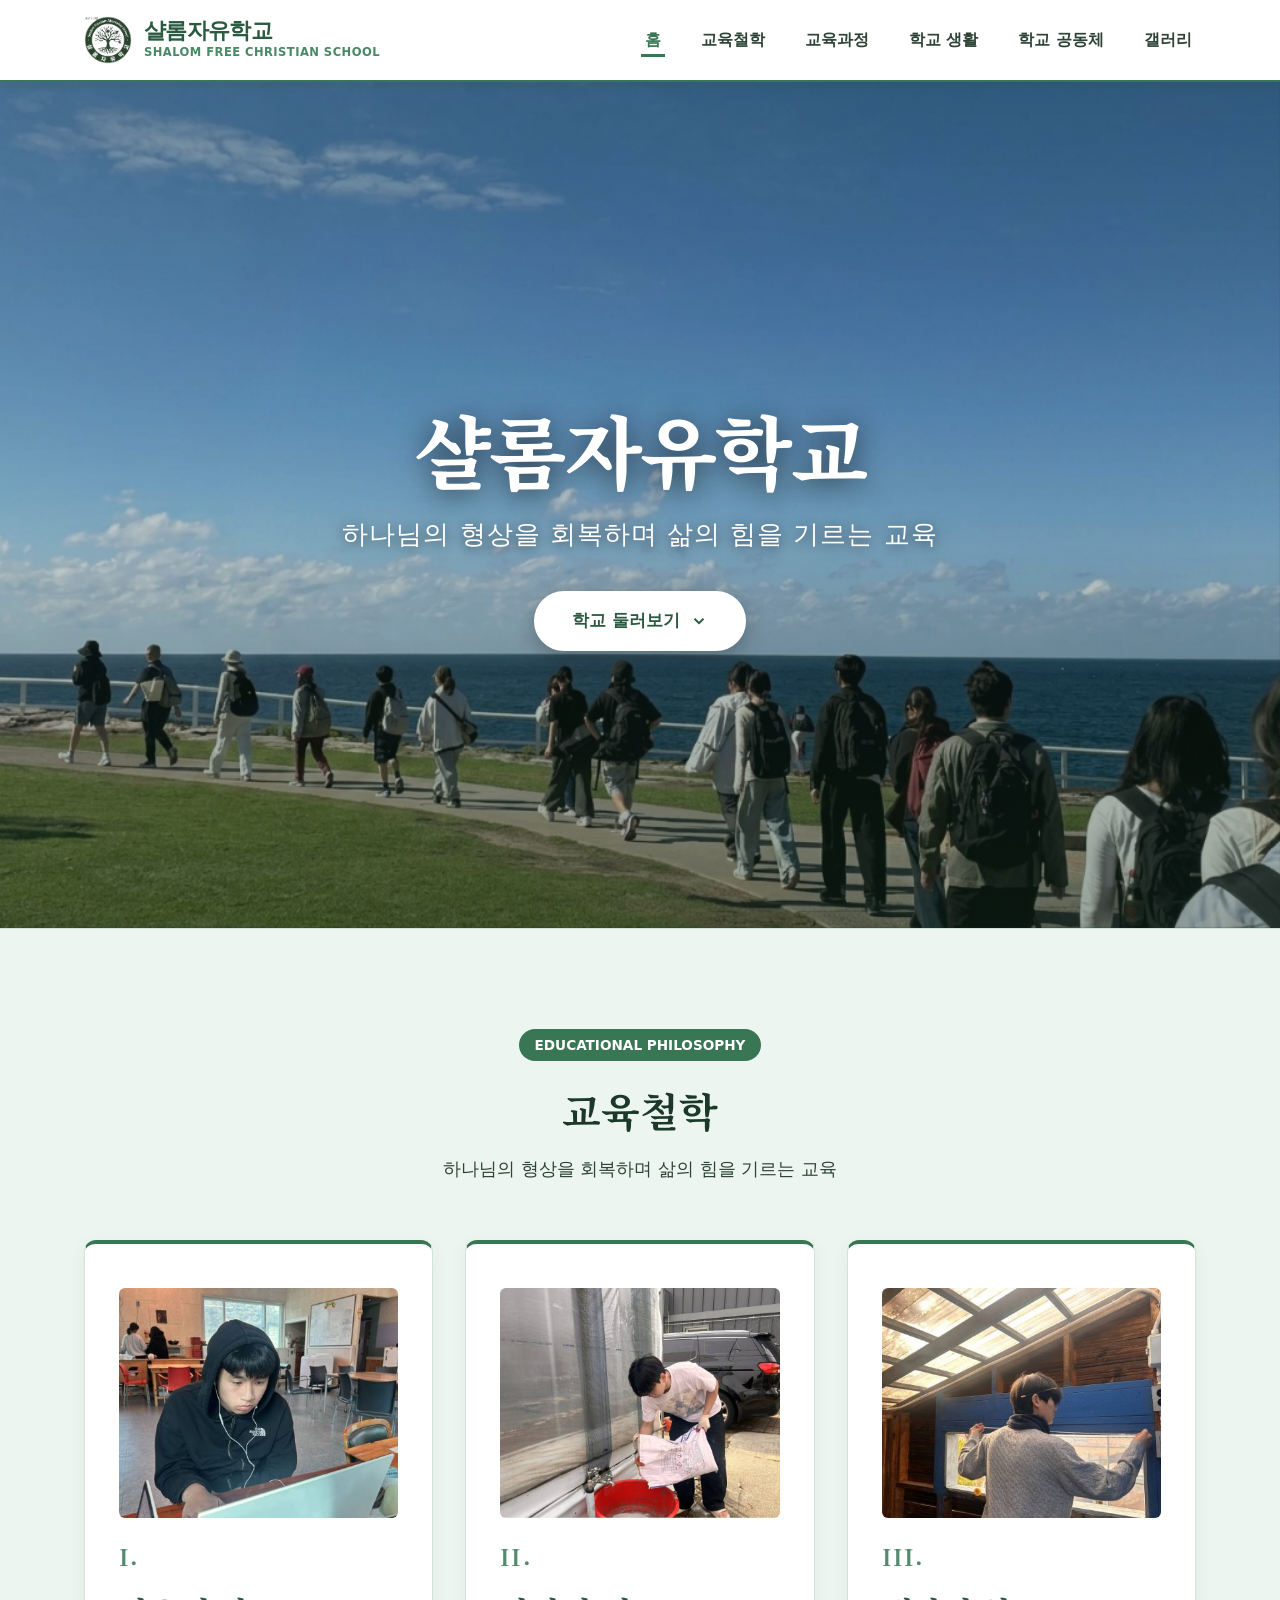
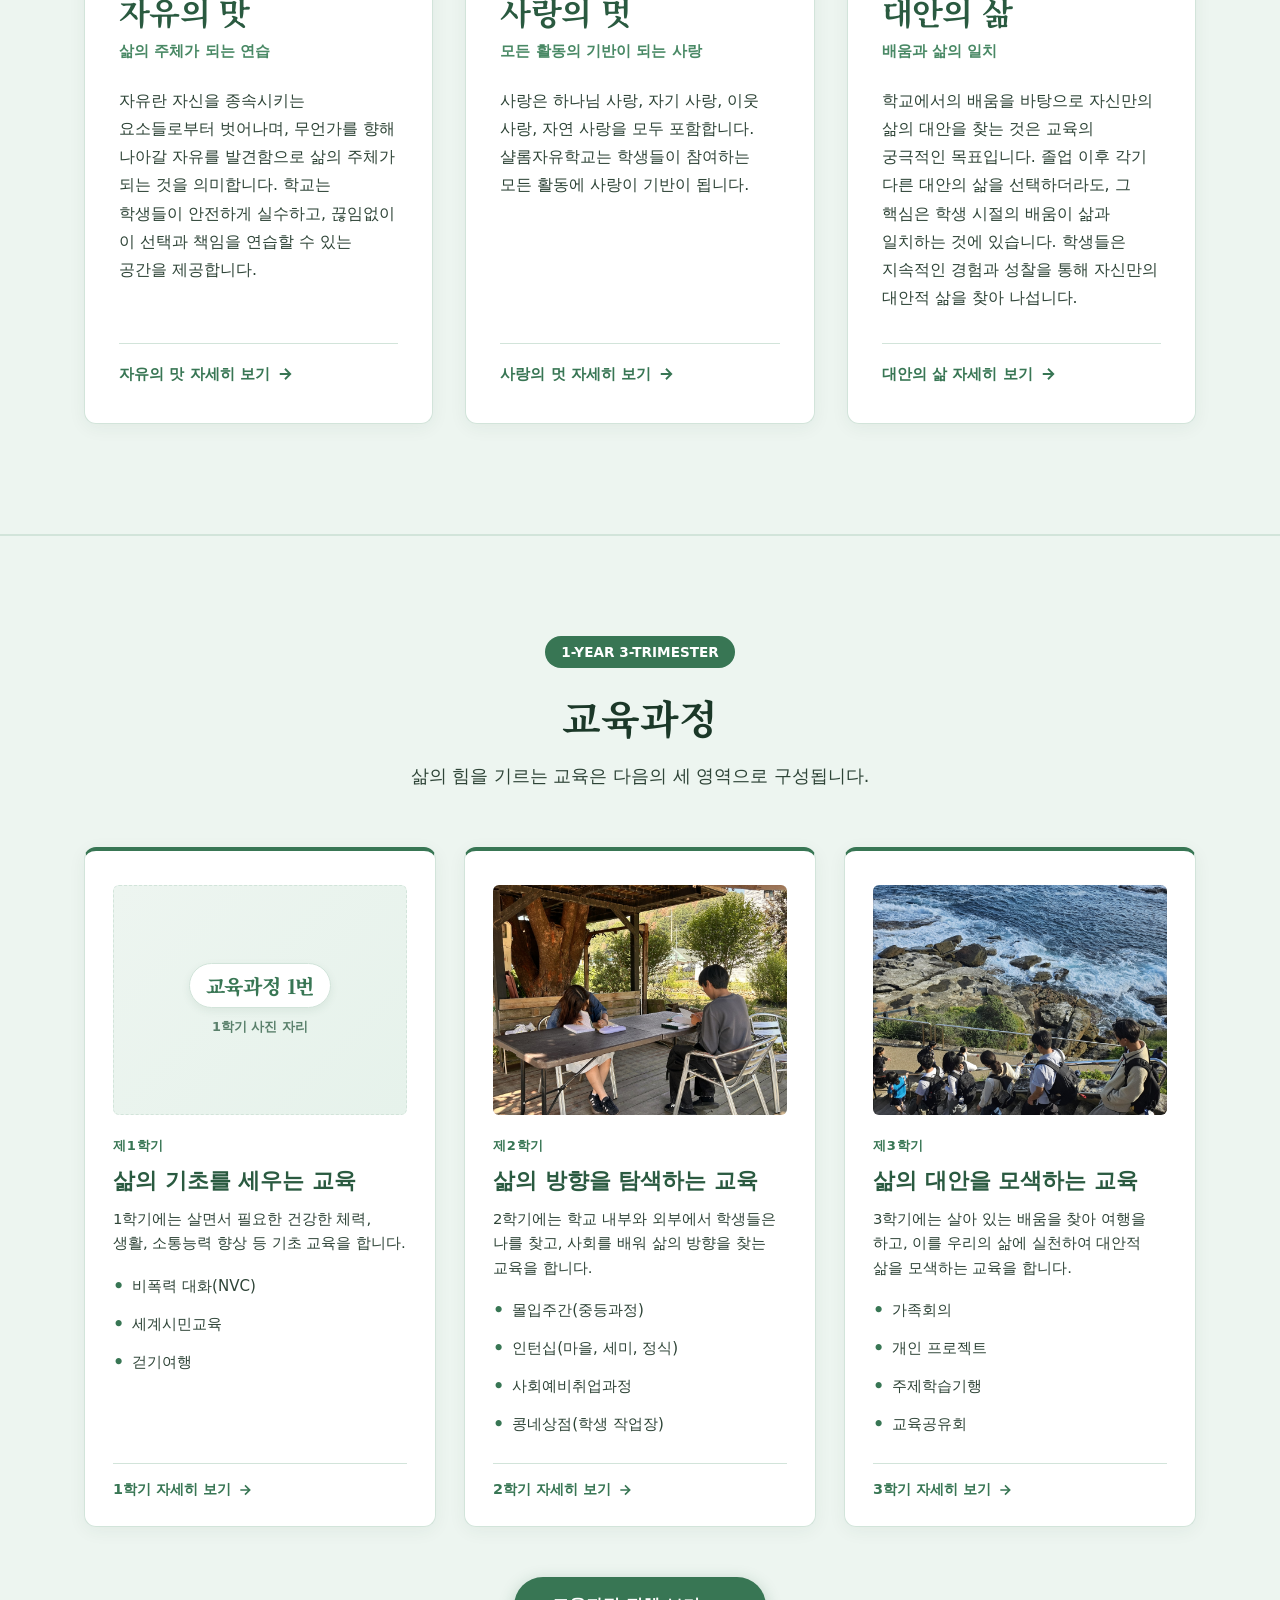
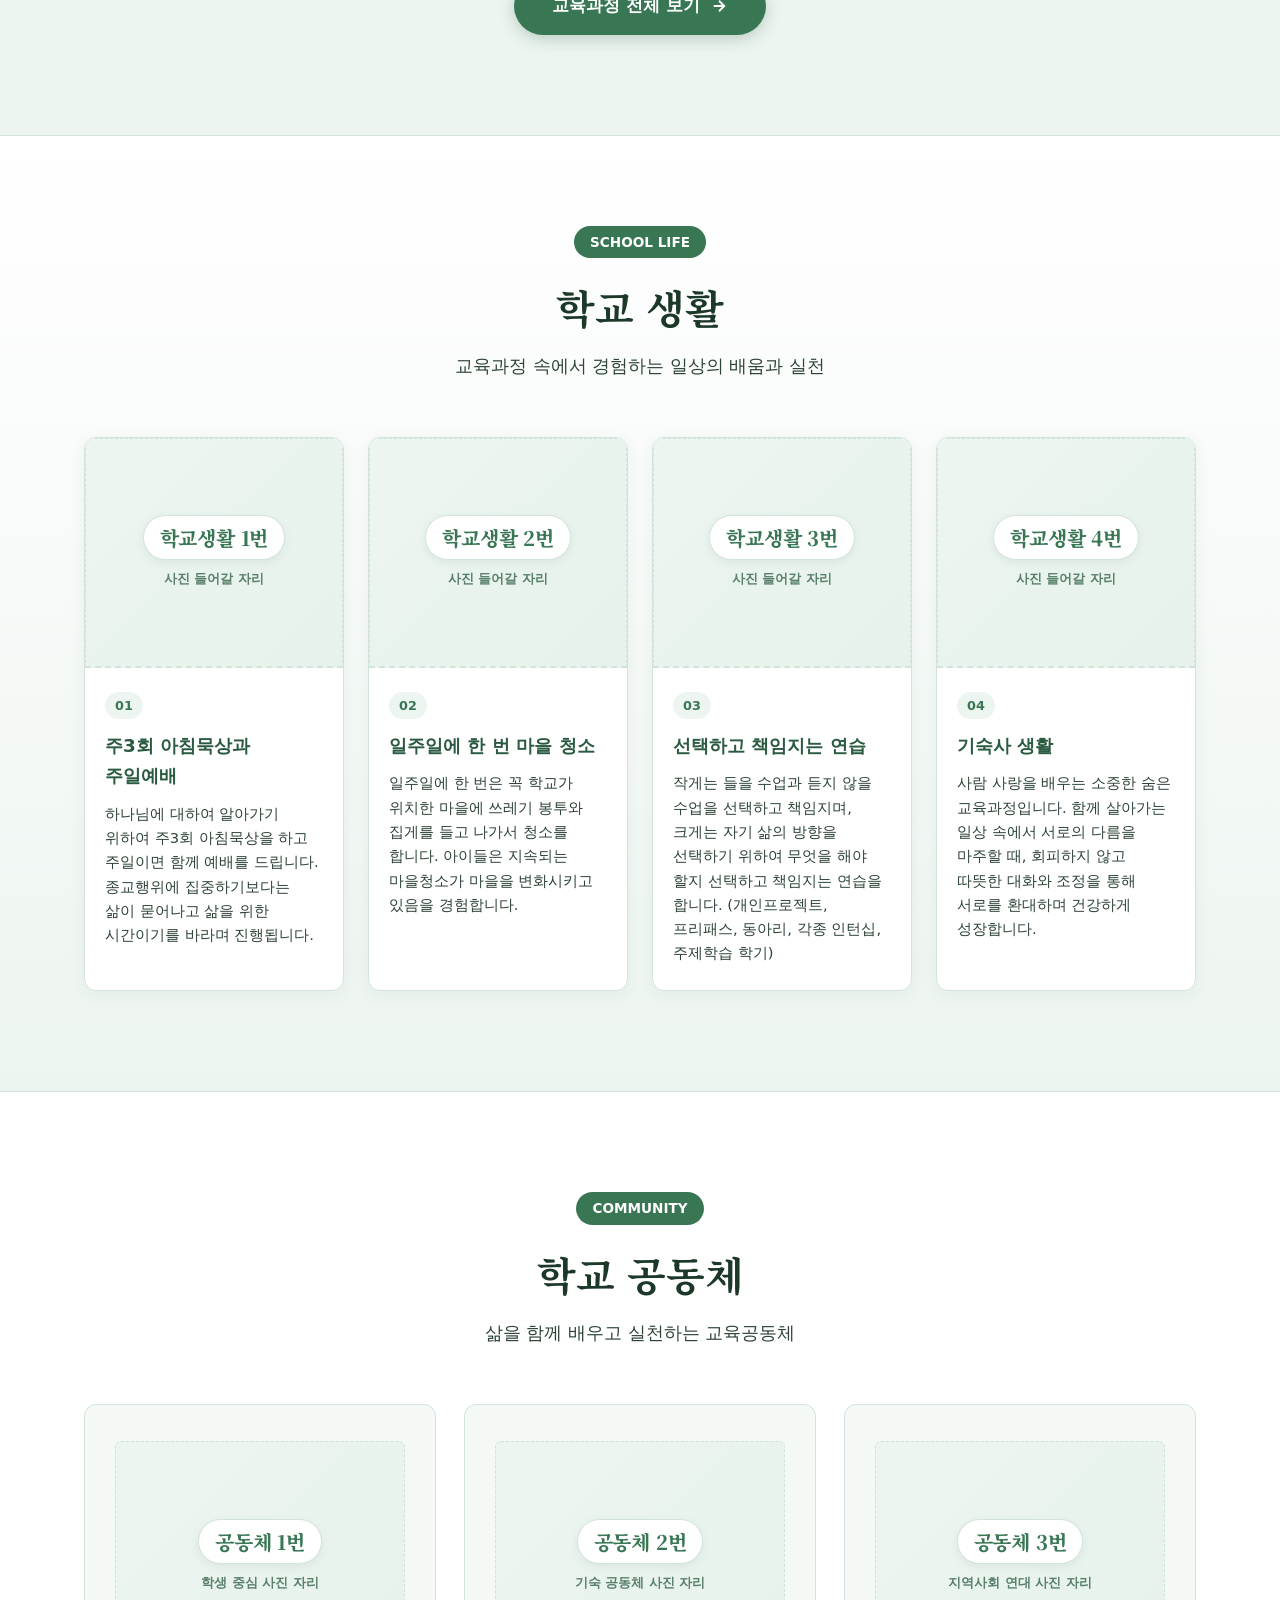
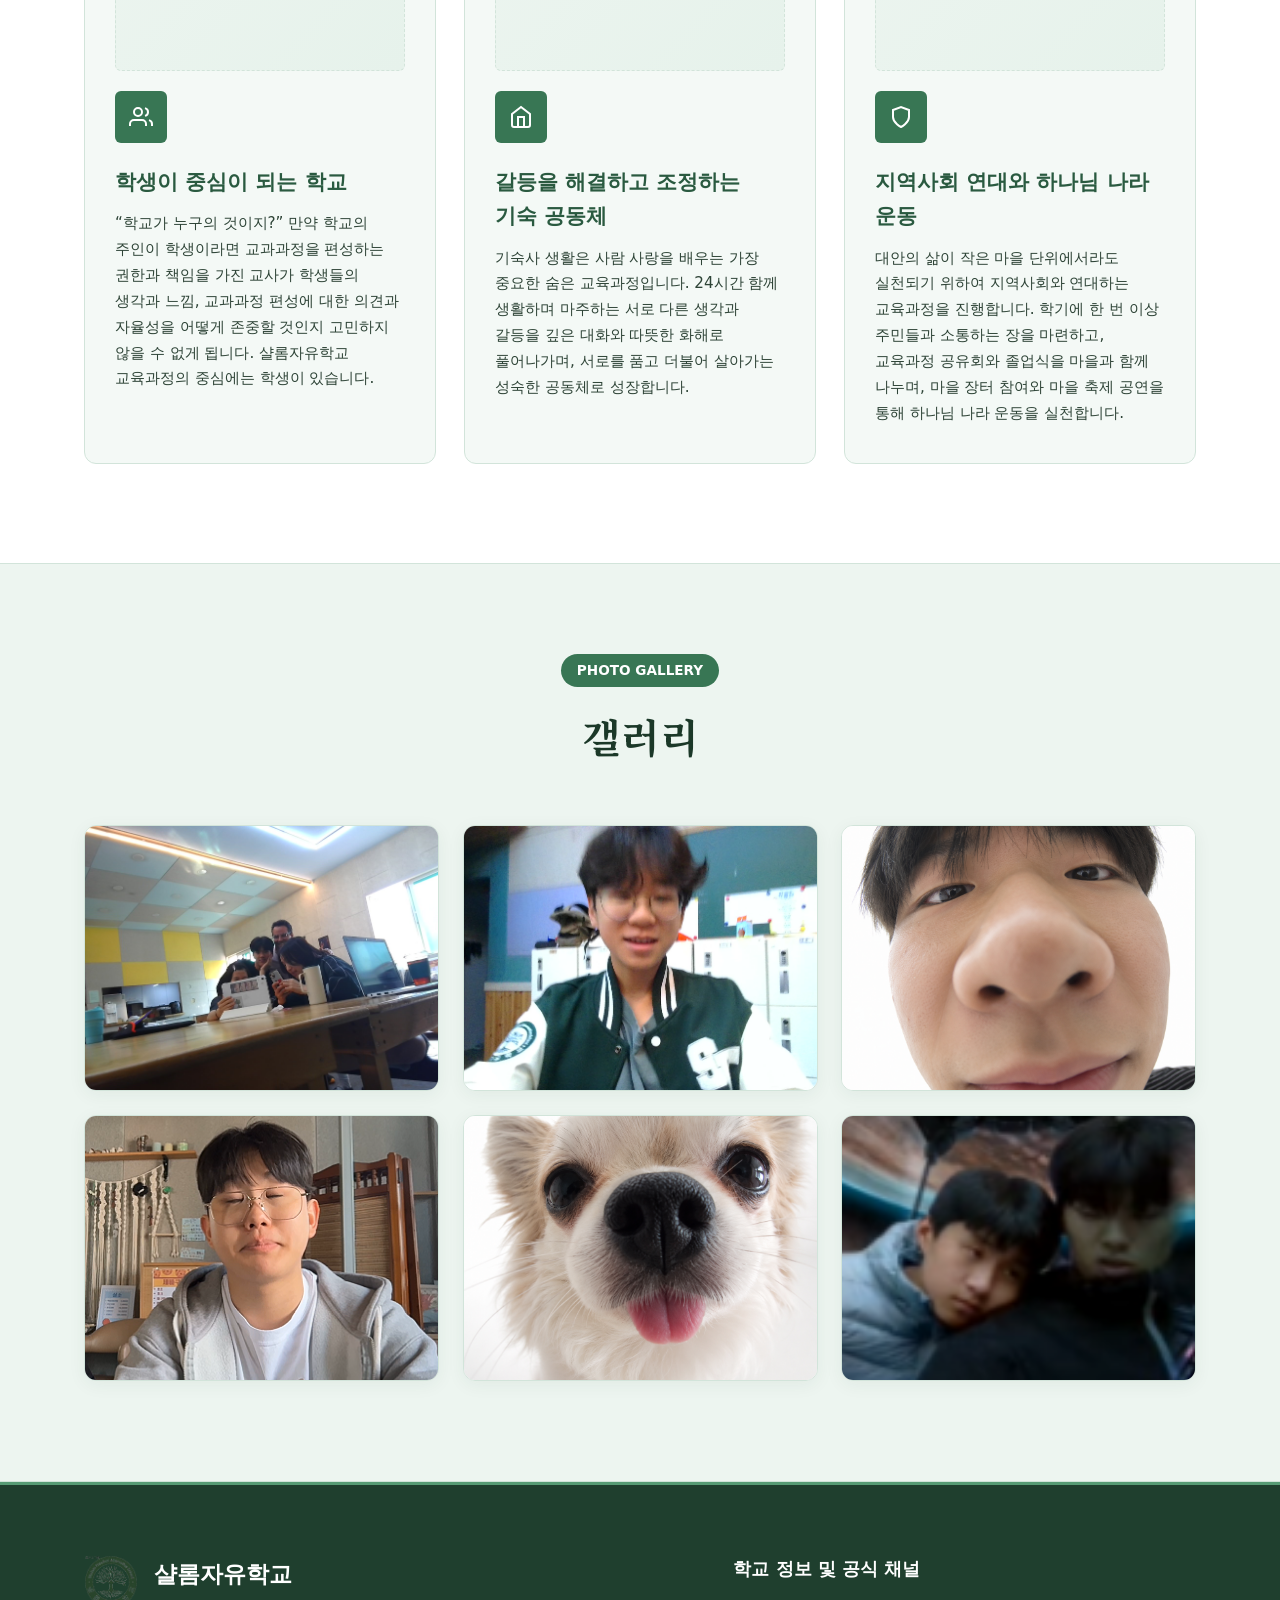
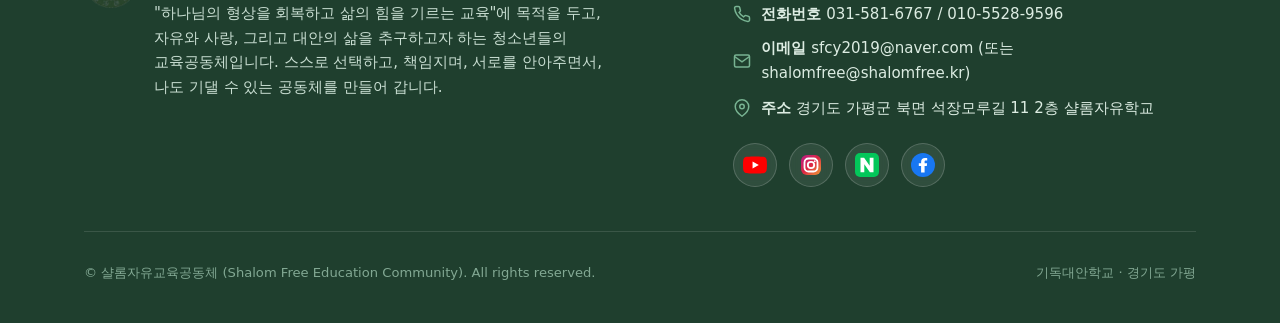
==== commit 57c0ca58: "feat: 교육과정 2번(야외 학습) 및 3번(해안 탐방) 사진 등록" ====
--- a/index.html
+++ b/index.html
@@ -213,9 +213,8 @@
           <!-- Term 2 Card (Clickable to curriculum.html#term-2) -->
           <a href="curriculum.html#term-2" class="curr-card-preview">
             <!-- 사진 칸: 교육과정 2번 -->
-            <div class="card-photo-slot slot-placeholder" id="curr-photo-slot-2">
-              <span class="slot-number">교육과정 2번</span>
-              <span class="slot-hint">2학기 사진 자리</span>
+            <div class="card-photo-slot" id="curr-photo-slot-2">
+              <img src="images/curr_2.jpg" alt="삶의 방향을 탐색하는 교육 - 샬롬자유학교" loading="lazy">
             </div>
             <span class="term-num">제2학기</span>
             <h3>삶의 방향을 탐색하는 교육</h3>
@@ -239,9 +238,8 @@
           <!-- Term 3 Card (Clickable to curriculum.html#term-3) -->
           <a href="curriculum.html#term-3" class="curr-card-preview">
             <!-- 사진 칸: 교육과정 3번 -->
-            <div class="card-photo-slot slot-placeholder" id="curr-photo-slot-3">
-              <span class="slot-number">교육과정 3번</span>
-              <span class="slot-hint">3학기 사진 자리</span>
+            <div class="card-photo-slot" id="curr-photo-slot-3">
+              <img src="images/curr_3.jpg" alt="삶의 대안을 모색하는 교육 - 샬롬자유학교" loading="lazy">
             </div>
             <span class="term-num">제3학기</span>
             <h3>삶의 대안을 모색하는 교육</h3>
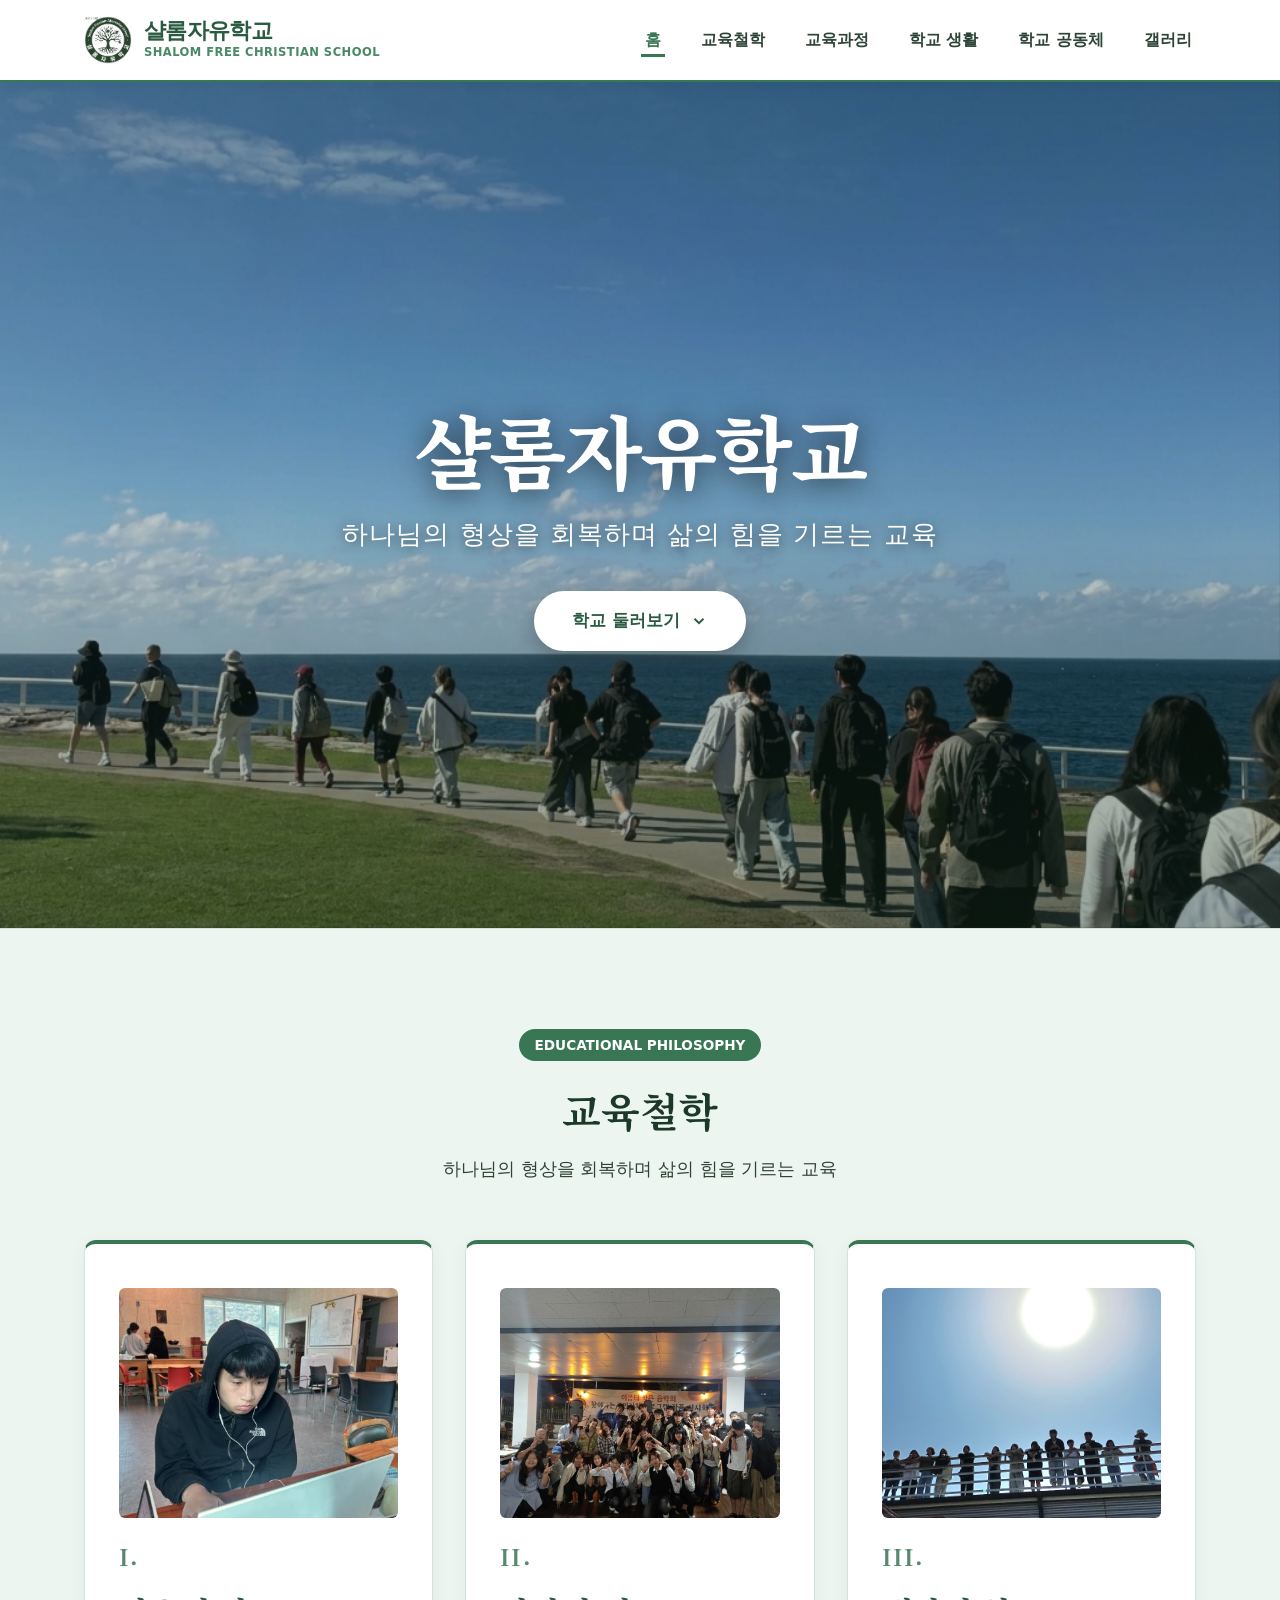
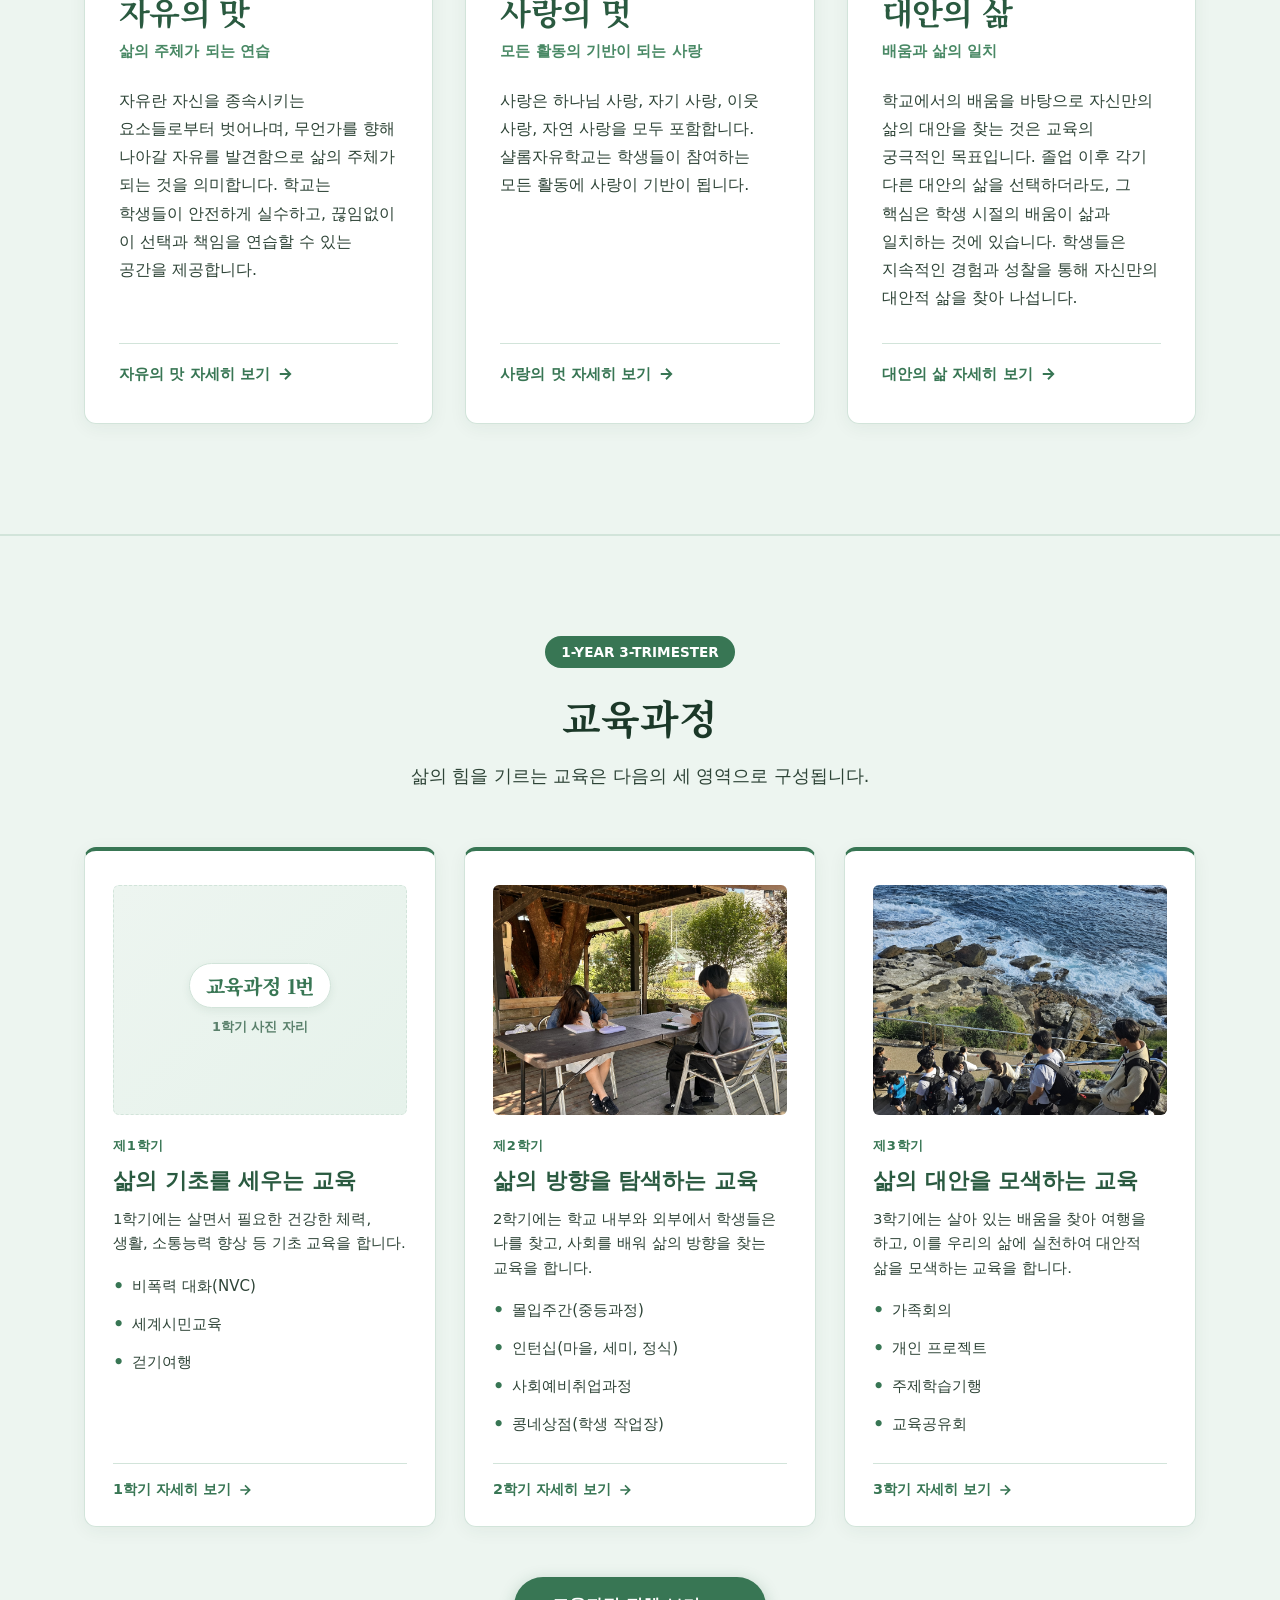
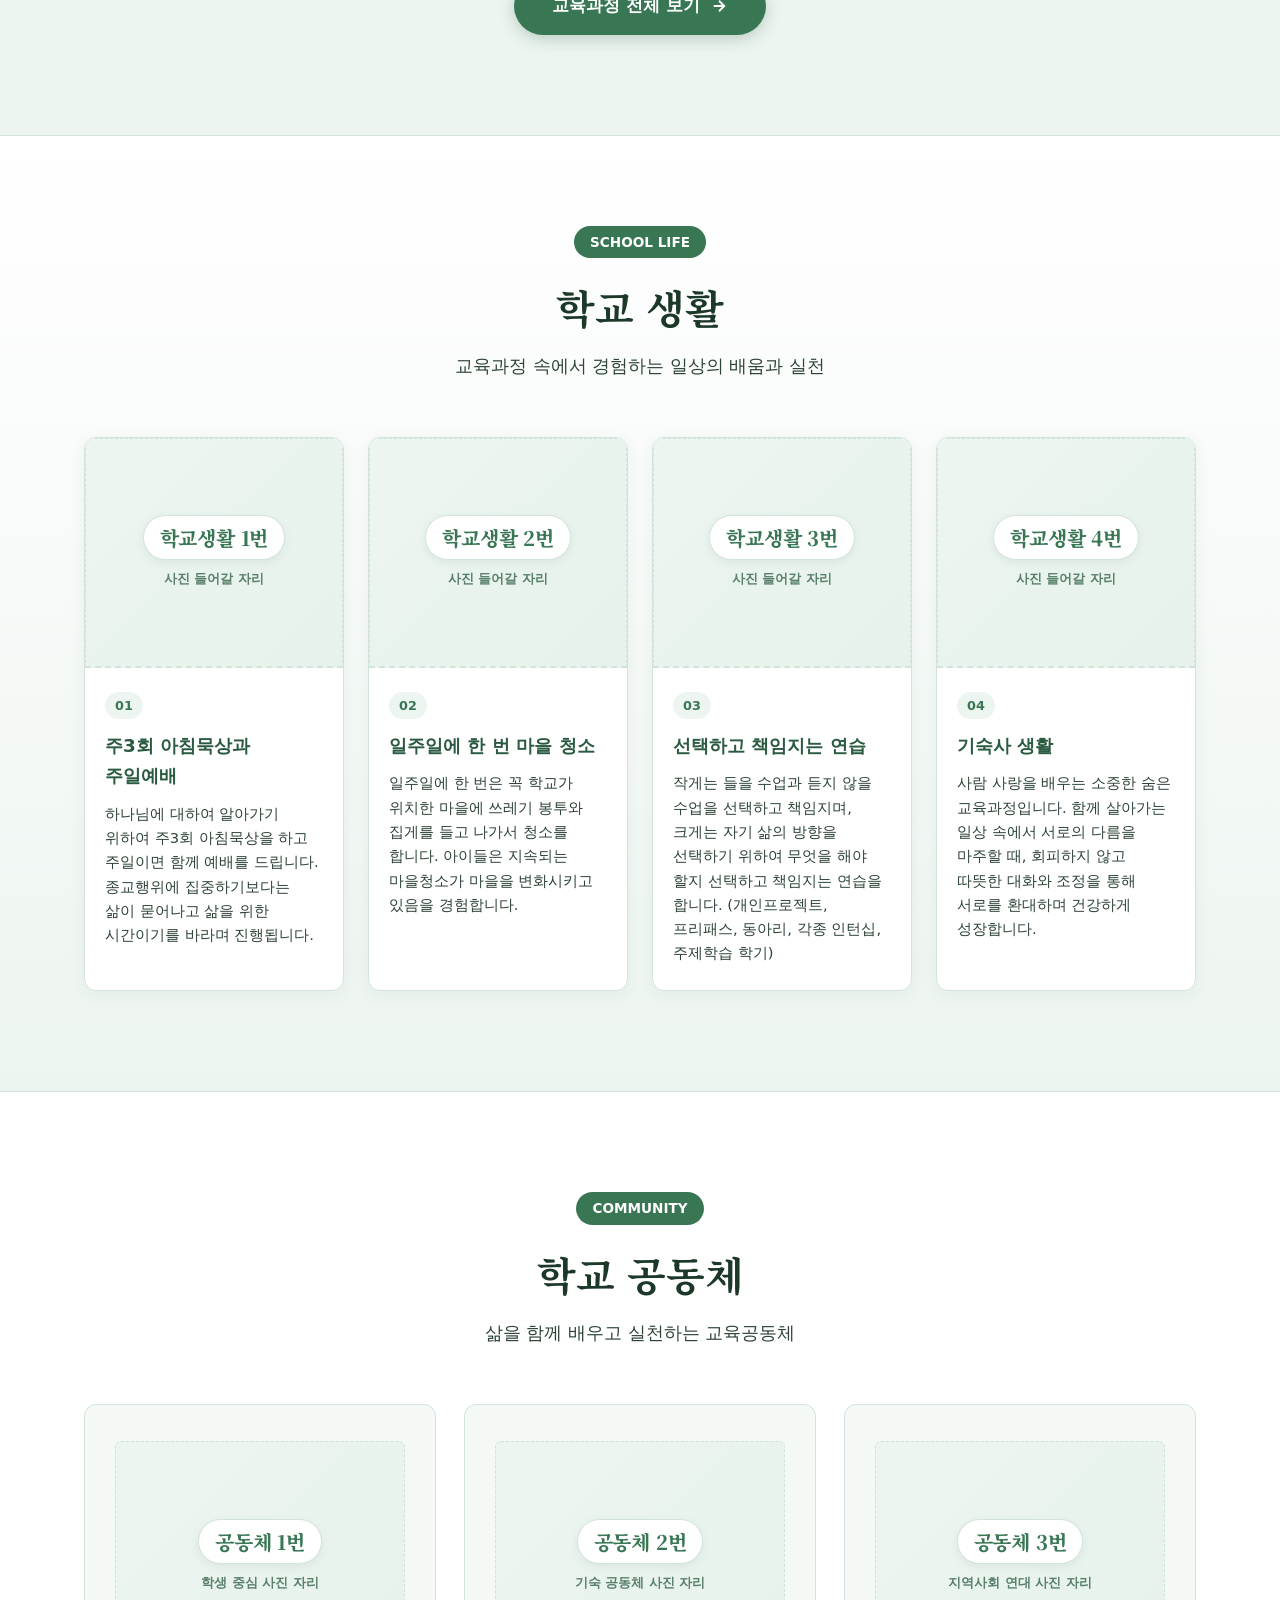
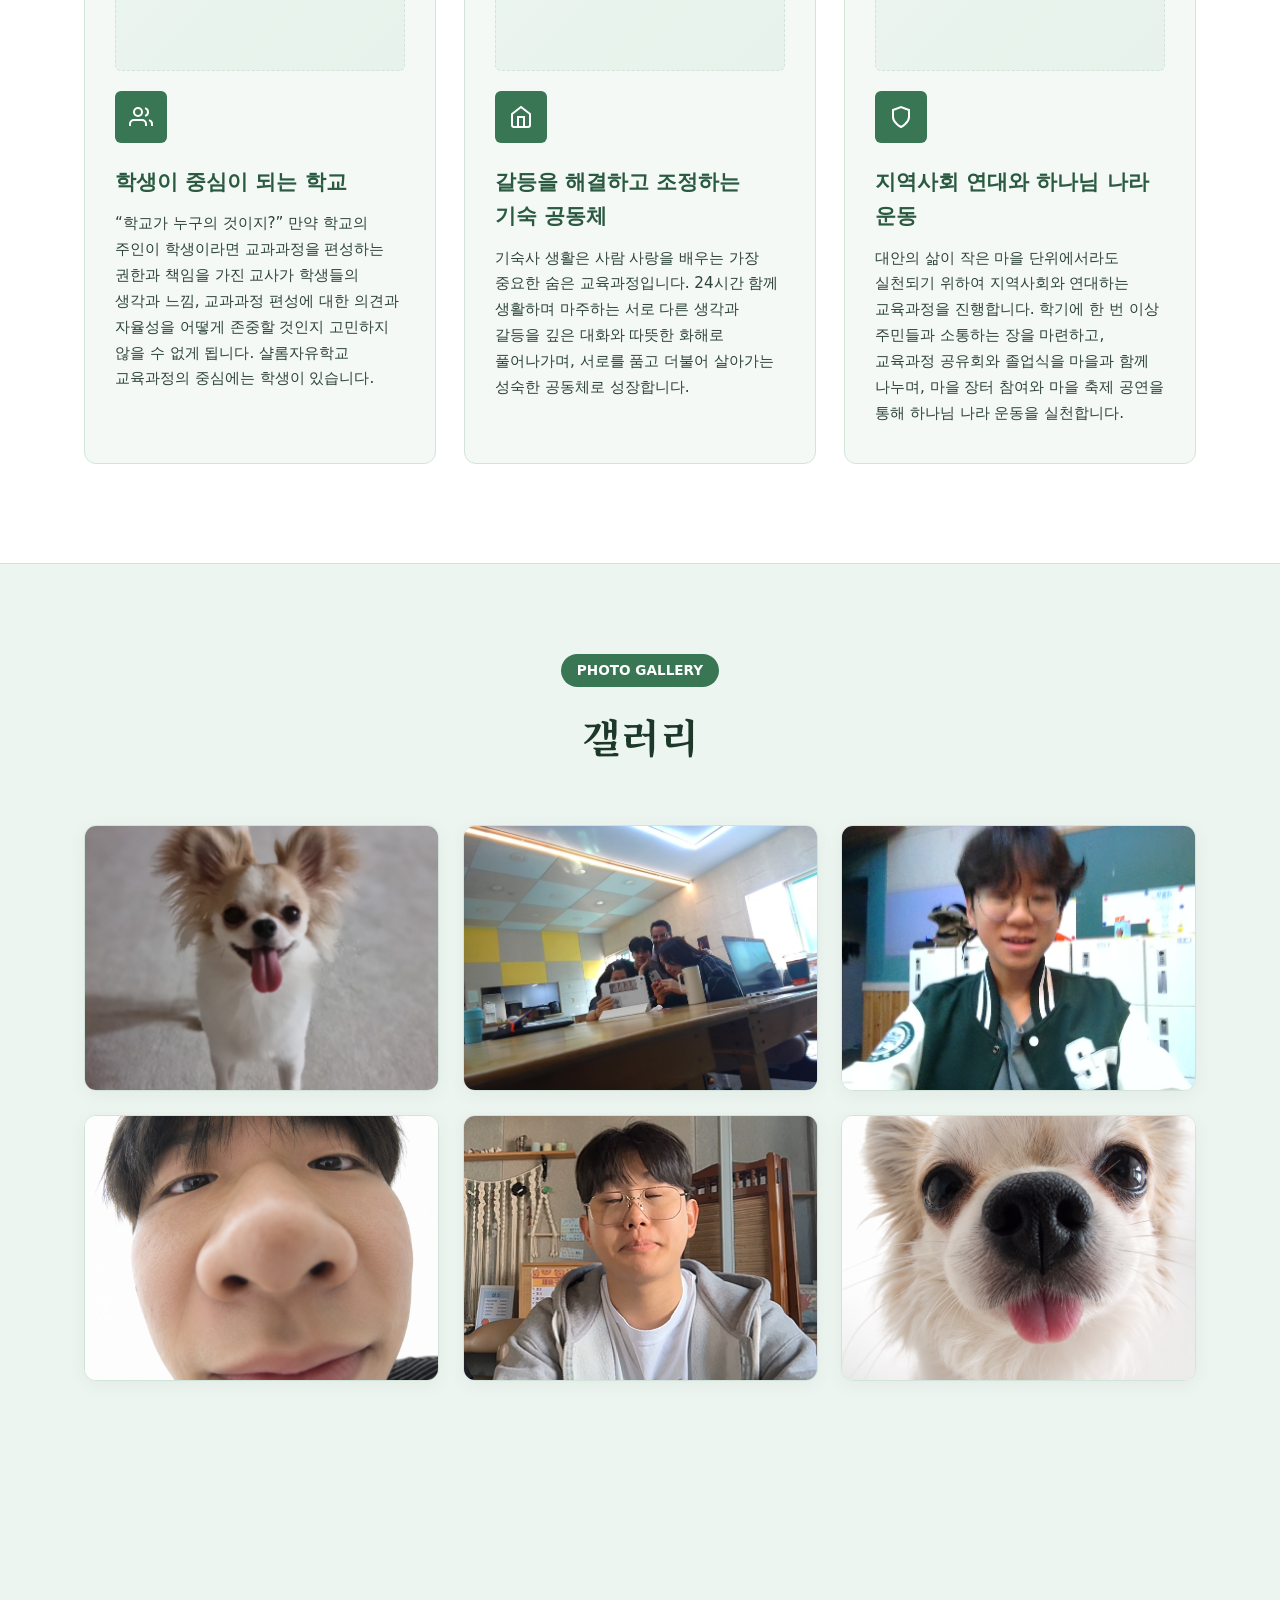
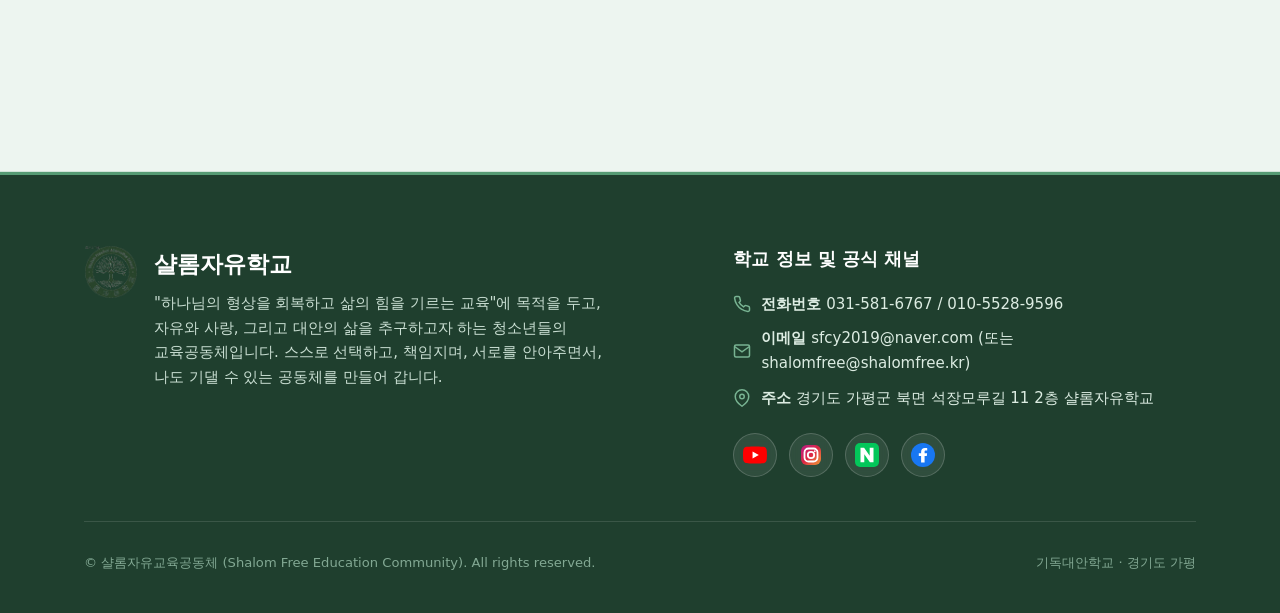
==== commit 174b279c: "feat: 교육철학 대안의 삶(하늘 아래 난간) 및 사랑의 멋(작은 음악회) 신규 사진 등록 및 구 사진 정리" ====
--- a/index.html
+++ b/index.html
@@ -136,7 +136,7 @@
           <a href="philosophy.html#love" class="philo-card-editorial">
             <!-- 사진 칸: 교육철학 2번 -->
             <div class="card-photo-slot" id="philo-photo-slot-2">
-              <img src="images/philo_2.png" alt="사랑의 멋 - 샬롬자유학교" loading="lazy">
+              <img src="images/philo_2.jpg" alt="사랑의 멋 - 샬롬자유학교" loading="lazy">
             </div>
             <span class="philo-card-num">II.</span>
             <h3 class="philo-card-title">사랑의 멋</h3>
@@ -156,7 +156,7 @@
           <a href="philosophy.html#alternative" class="philo-card-editorial">
             <!-- 사진 칸: 교육철학 3번 -->
             <div class="card-photo-slot" id="philo-photo-slot-3">
-              <img src="images/philo_3.png" alt="대안의 삶 - 샬롬자유학교" loading="lazy">
+              <img src="images/philo_3.jpg" alt="대안의 삶 - 샬롬자유학교" loading="lazy">
             </div>
             <span class="philo-card-num">III.</span>
             <h3 class="philo-card-title">대안의 삶</h3>
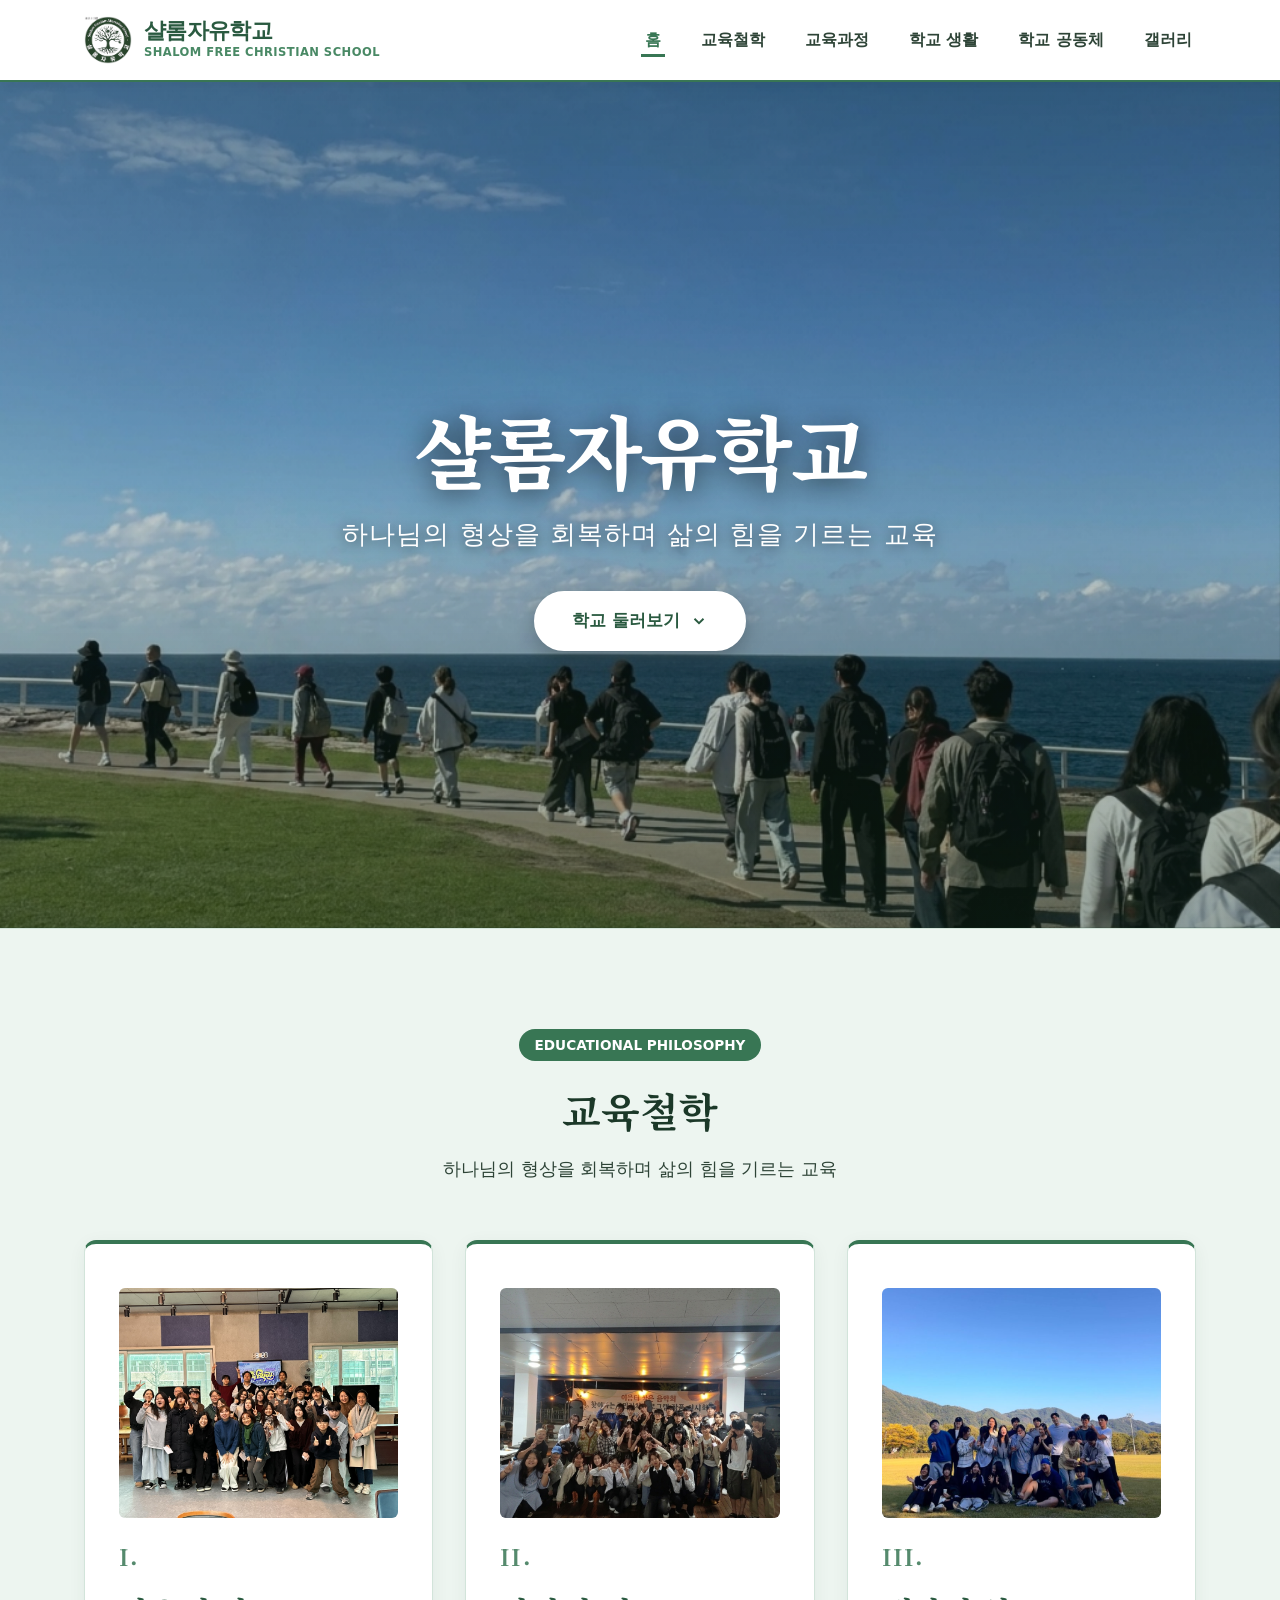
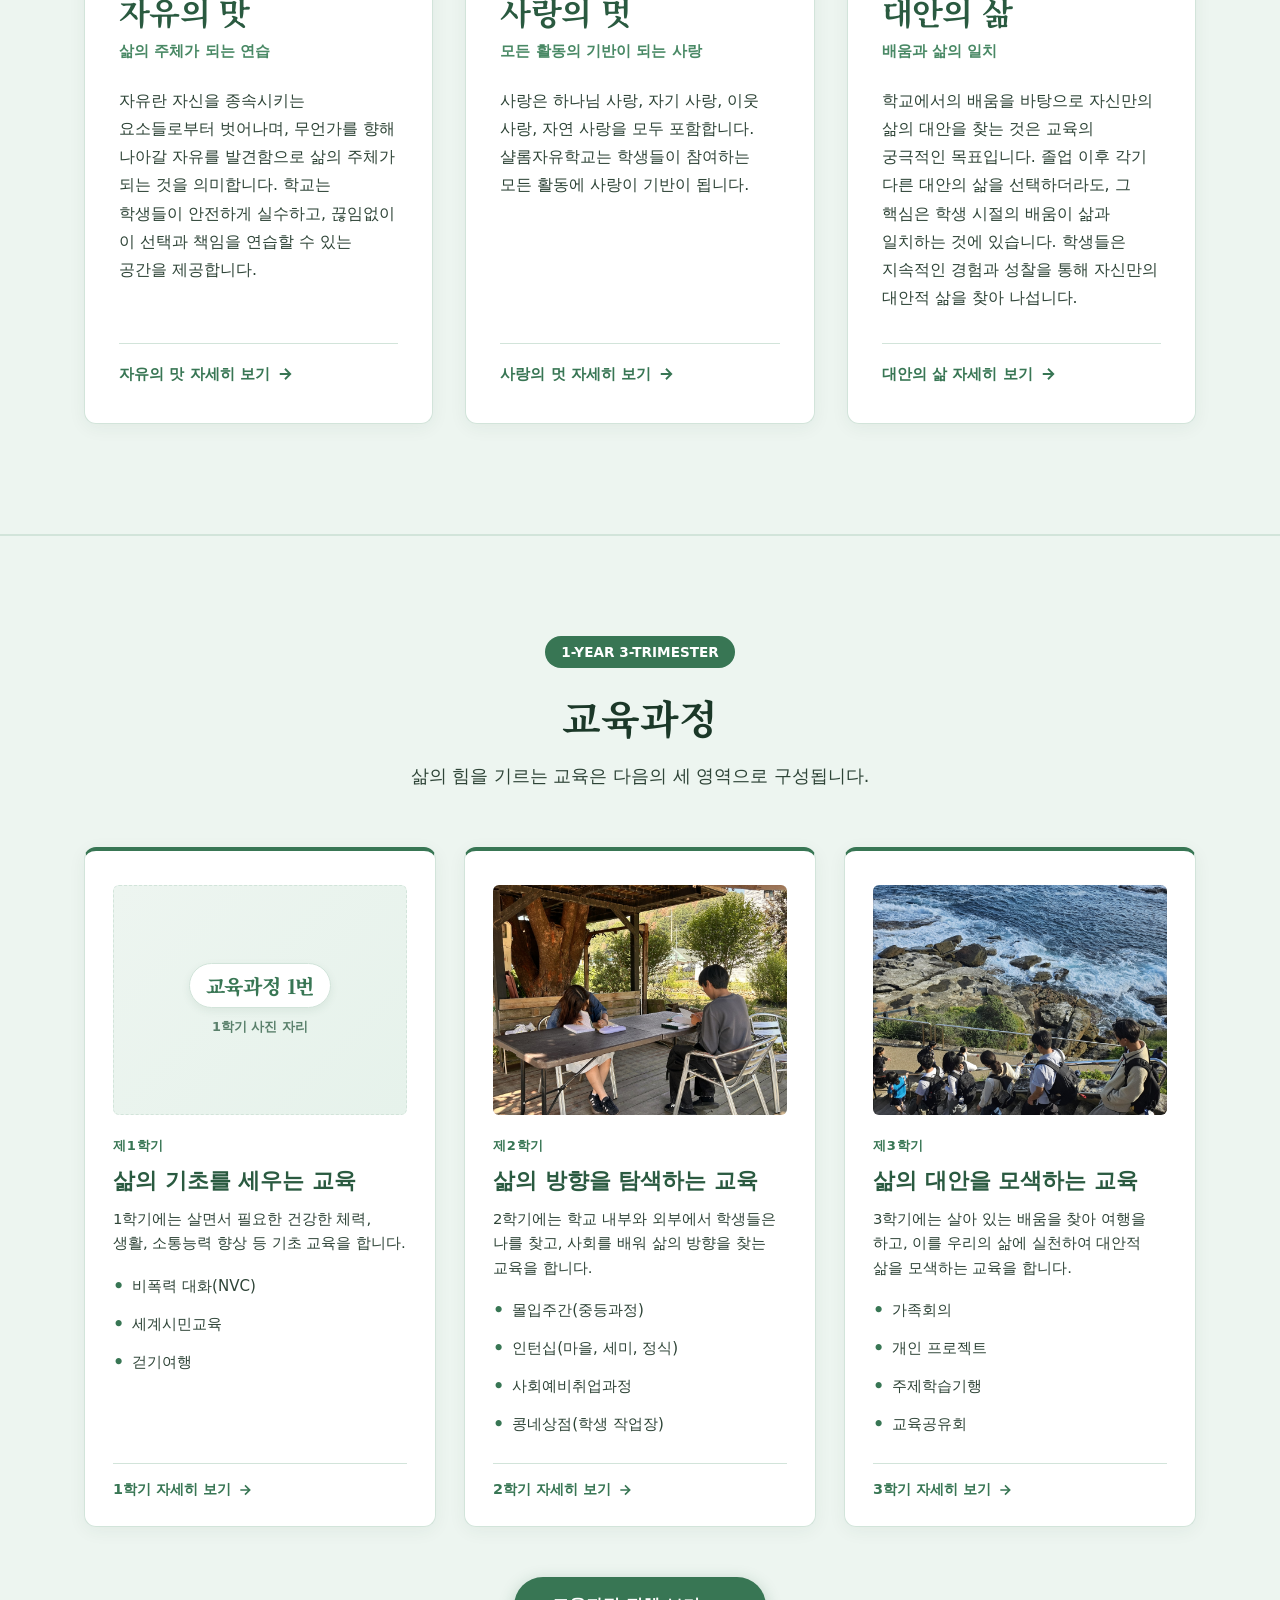
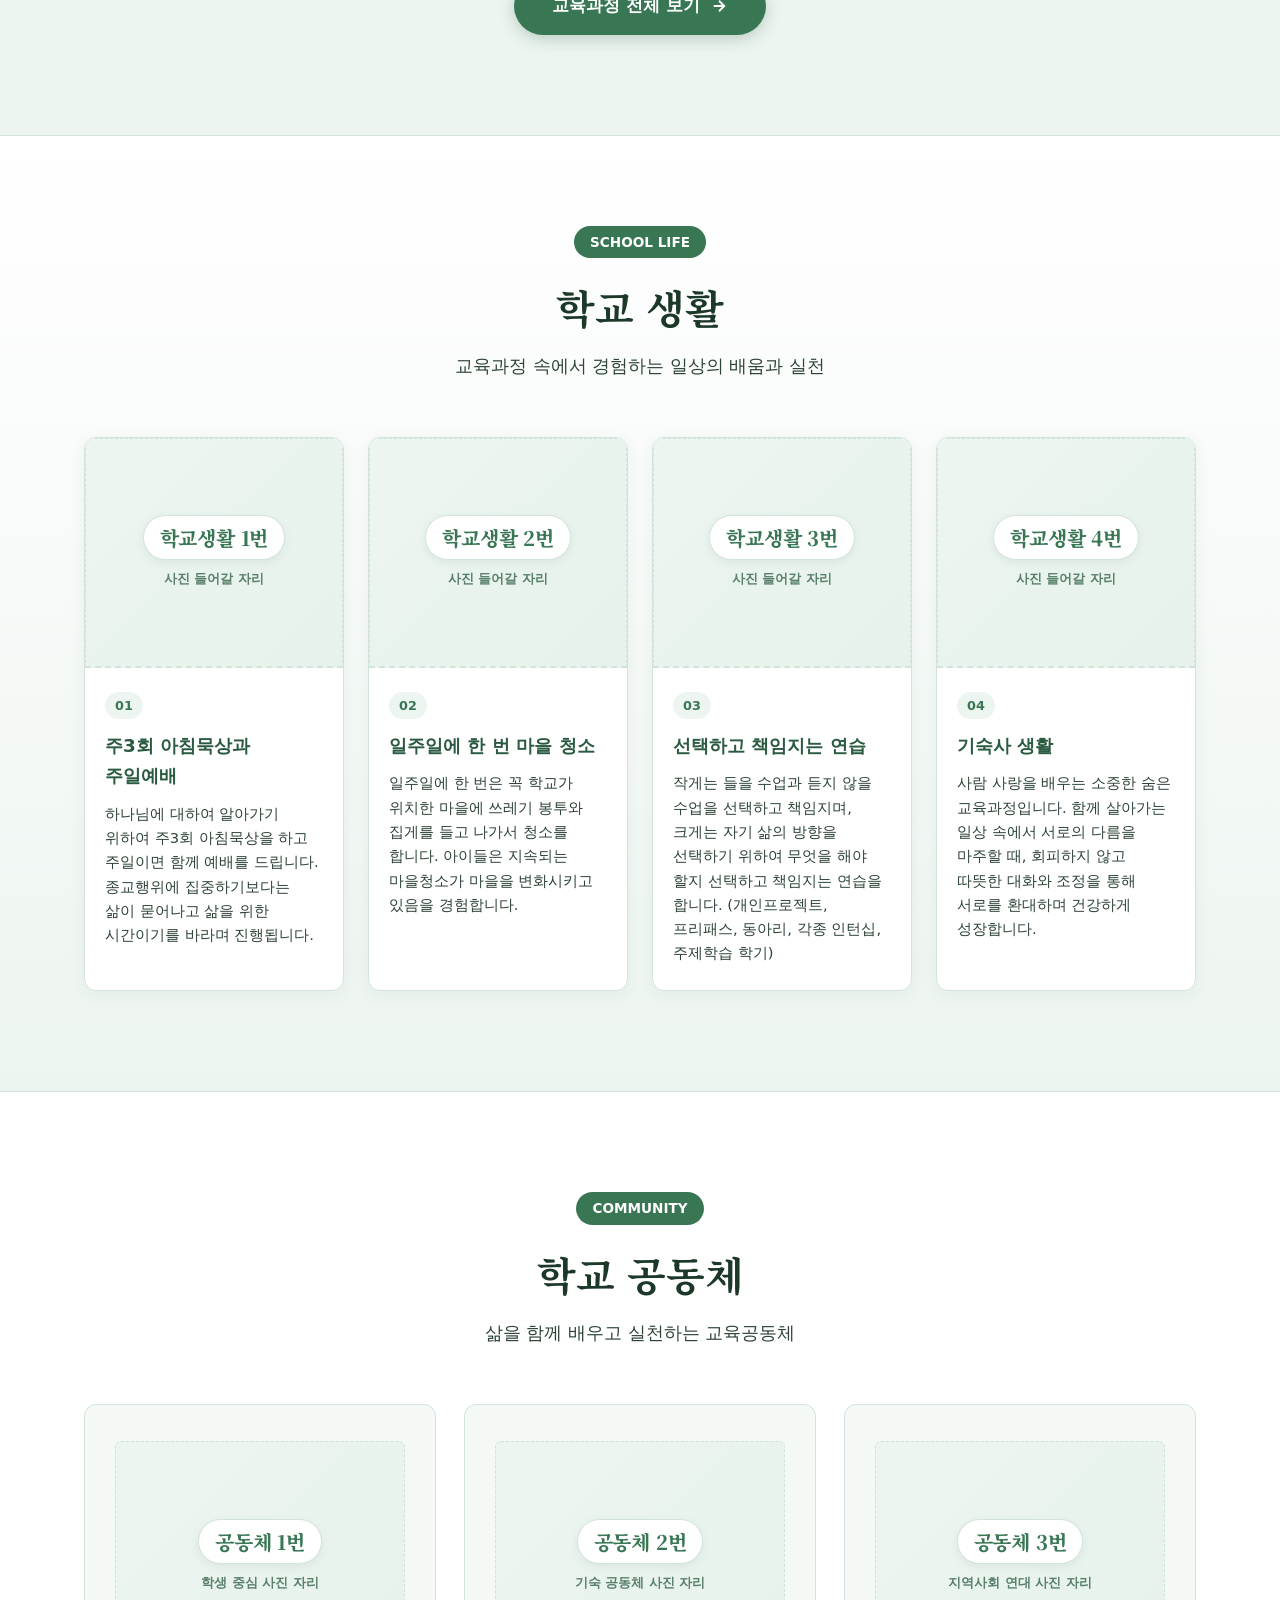
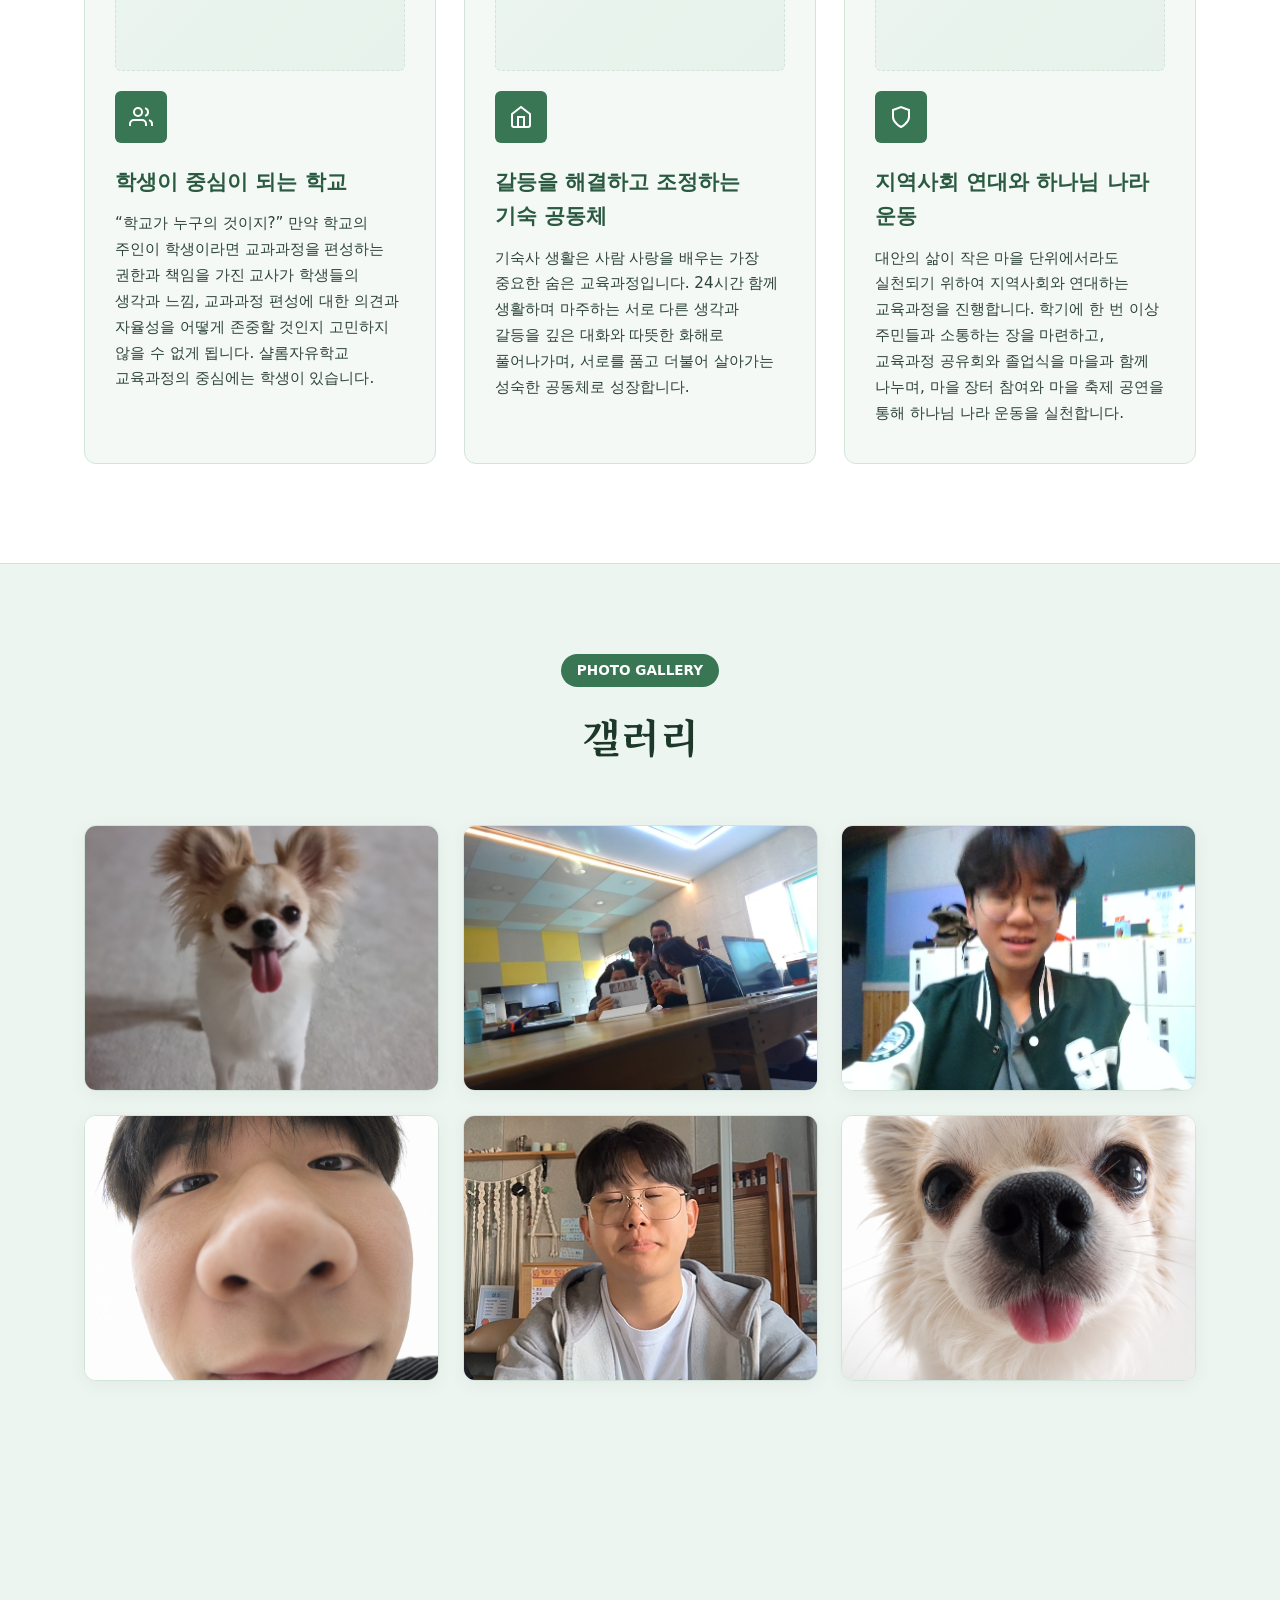
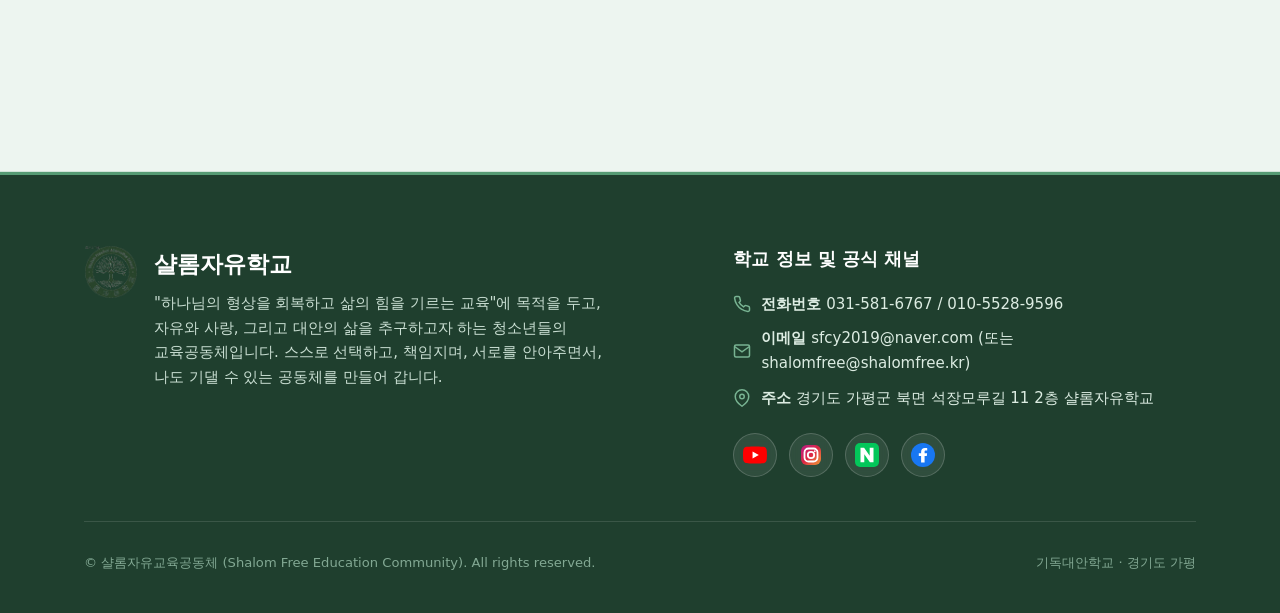
==== commit 7f16f1b8: "feat: 교육철학 자유의 맛 신규 사진(입학/개학식 단체 사진) 등록 및 구 사진 정리" ====
--- a/index.html
+++ b/index.html
@@ -116,7 +116,7 @@
           <a href="philosophy.html#freedom" class="philo-card-editorial">
             <!-- 사진 칸: 교육철학 1번 -->
             <div class="card-photo-slot" id="philo-photo-slot-1">
-              <img src="images/philo_1.png" alt="자유의 맛 - 샬롬자유학교" loading="lazy">
+              <img src="images/philo_1.jpg" alt="자유의 맛 - 샬롬자유학교" loading="lazy">
             </div>
             <span class="philo-card-num">I.</span>
             <h3 class="philo-card-title">자유의 맛</h3>
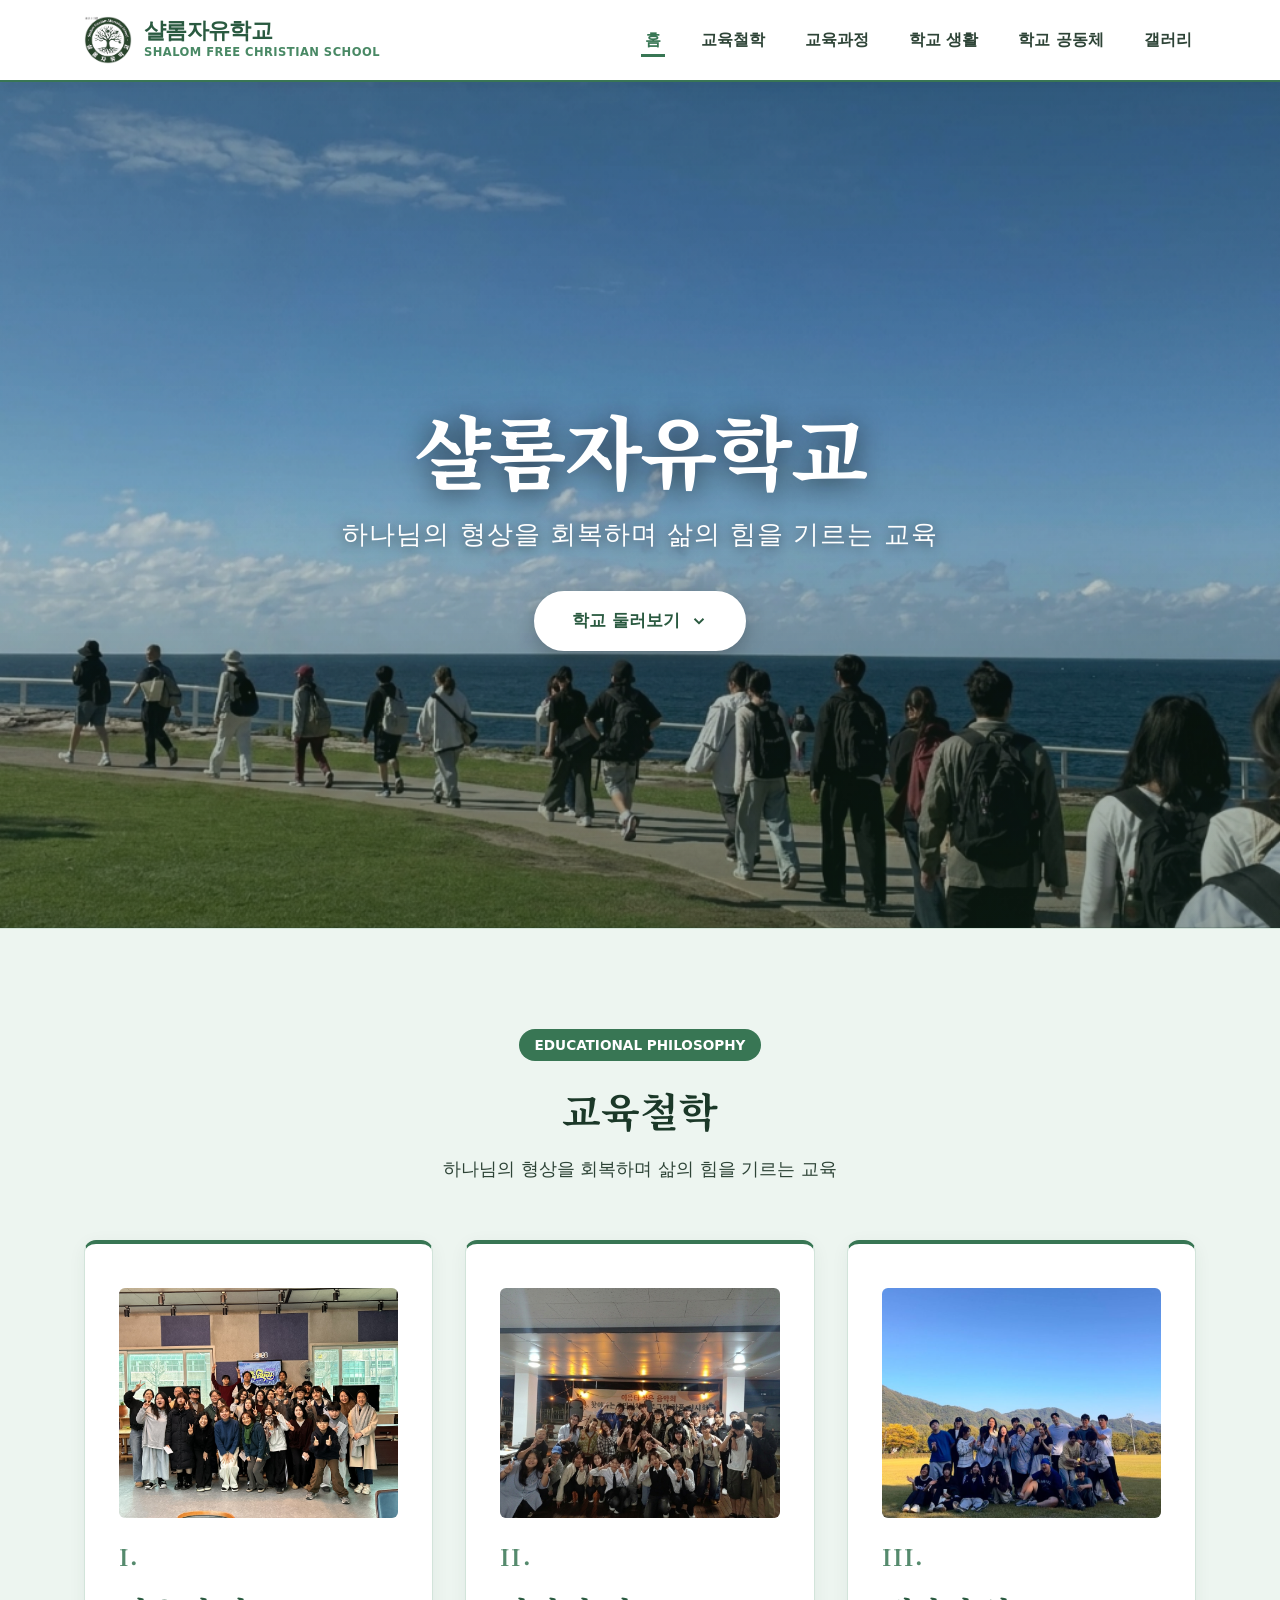
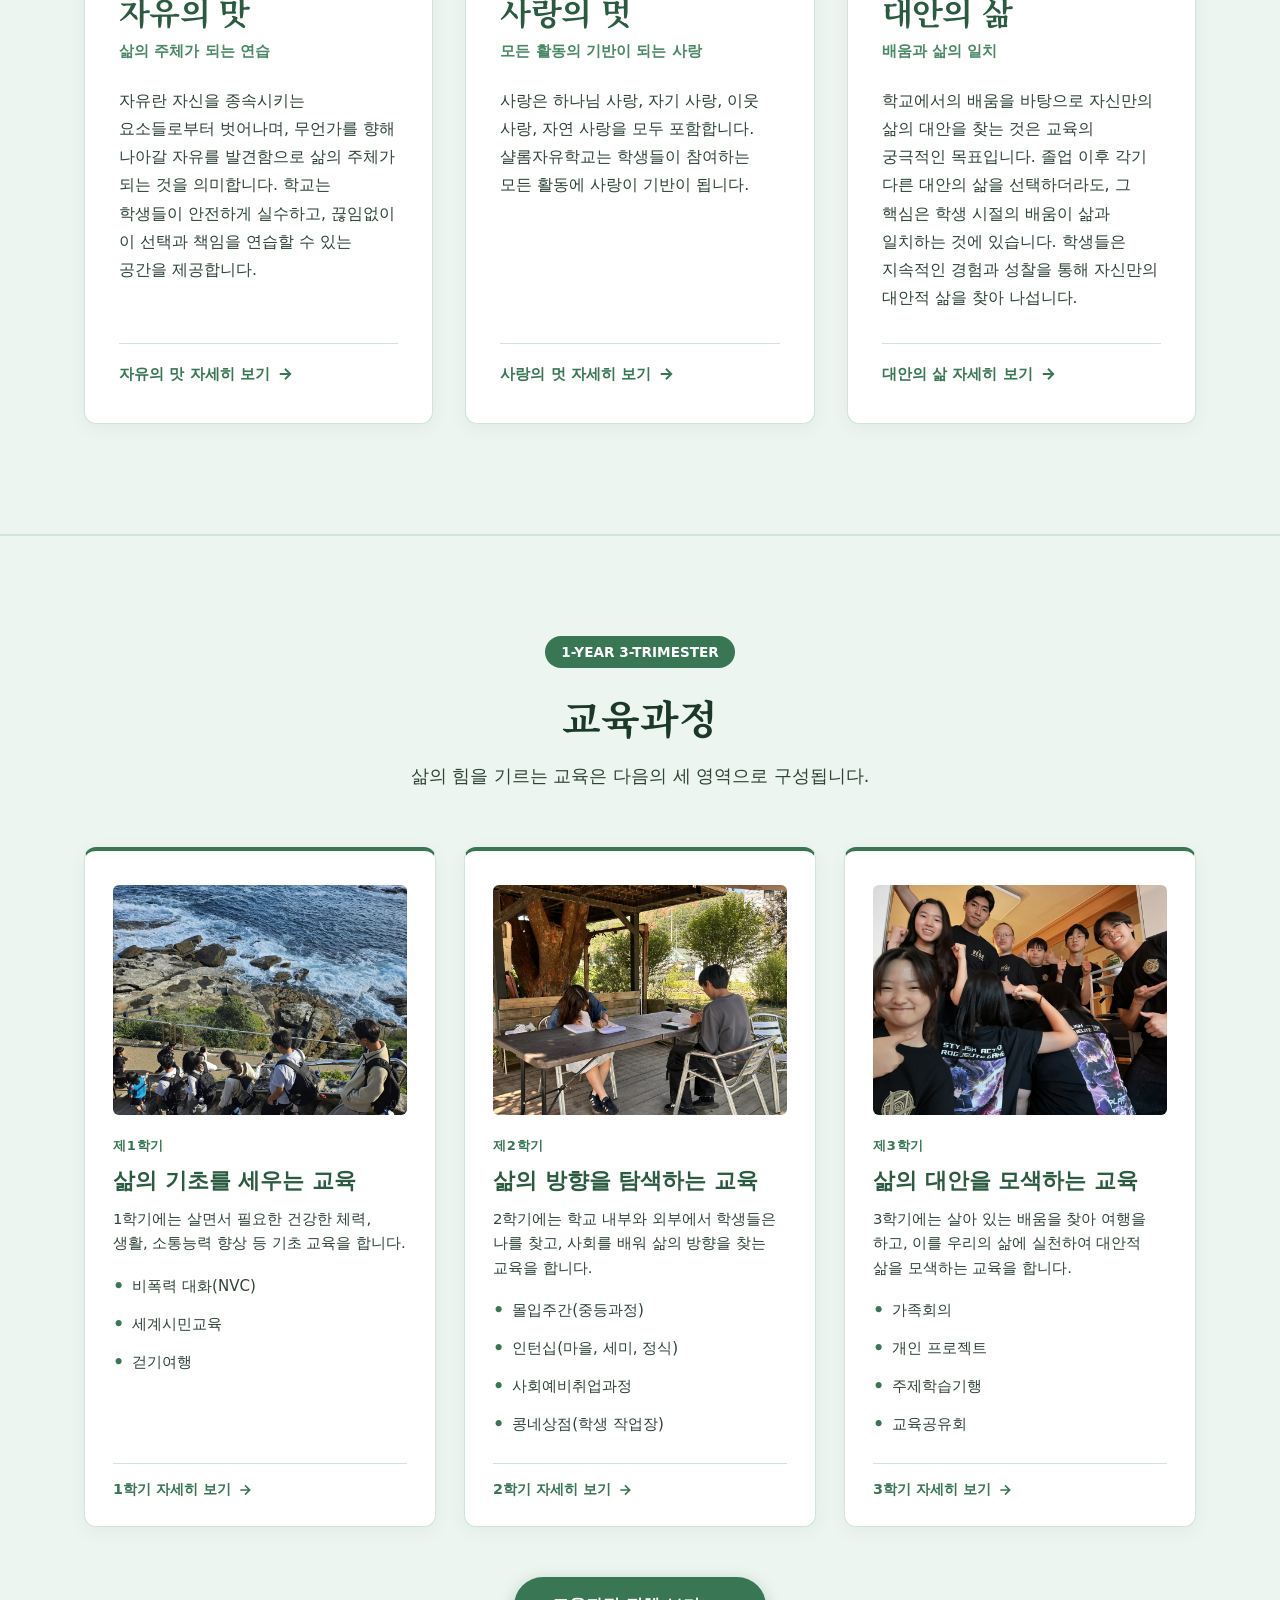
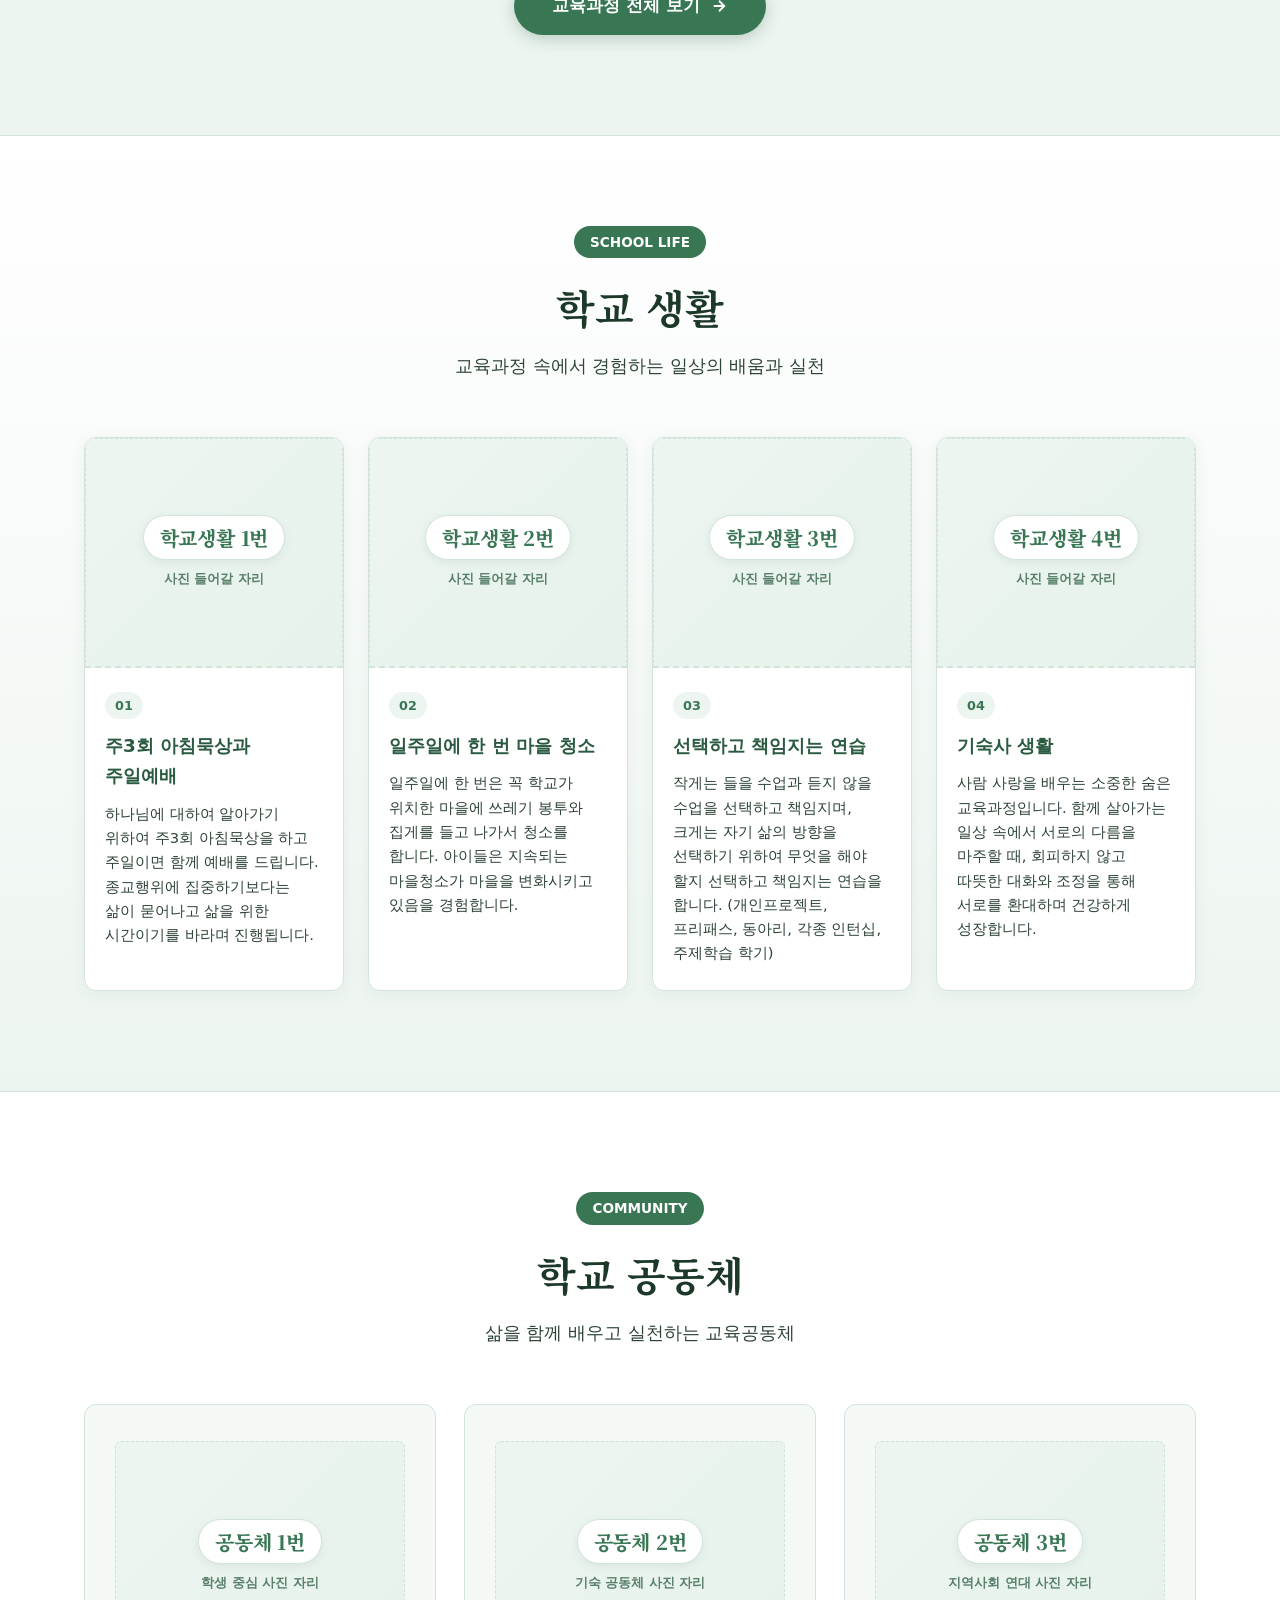
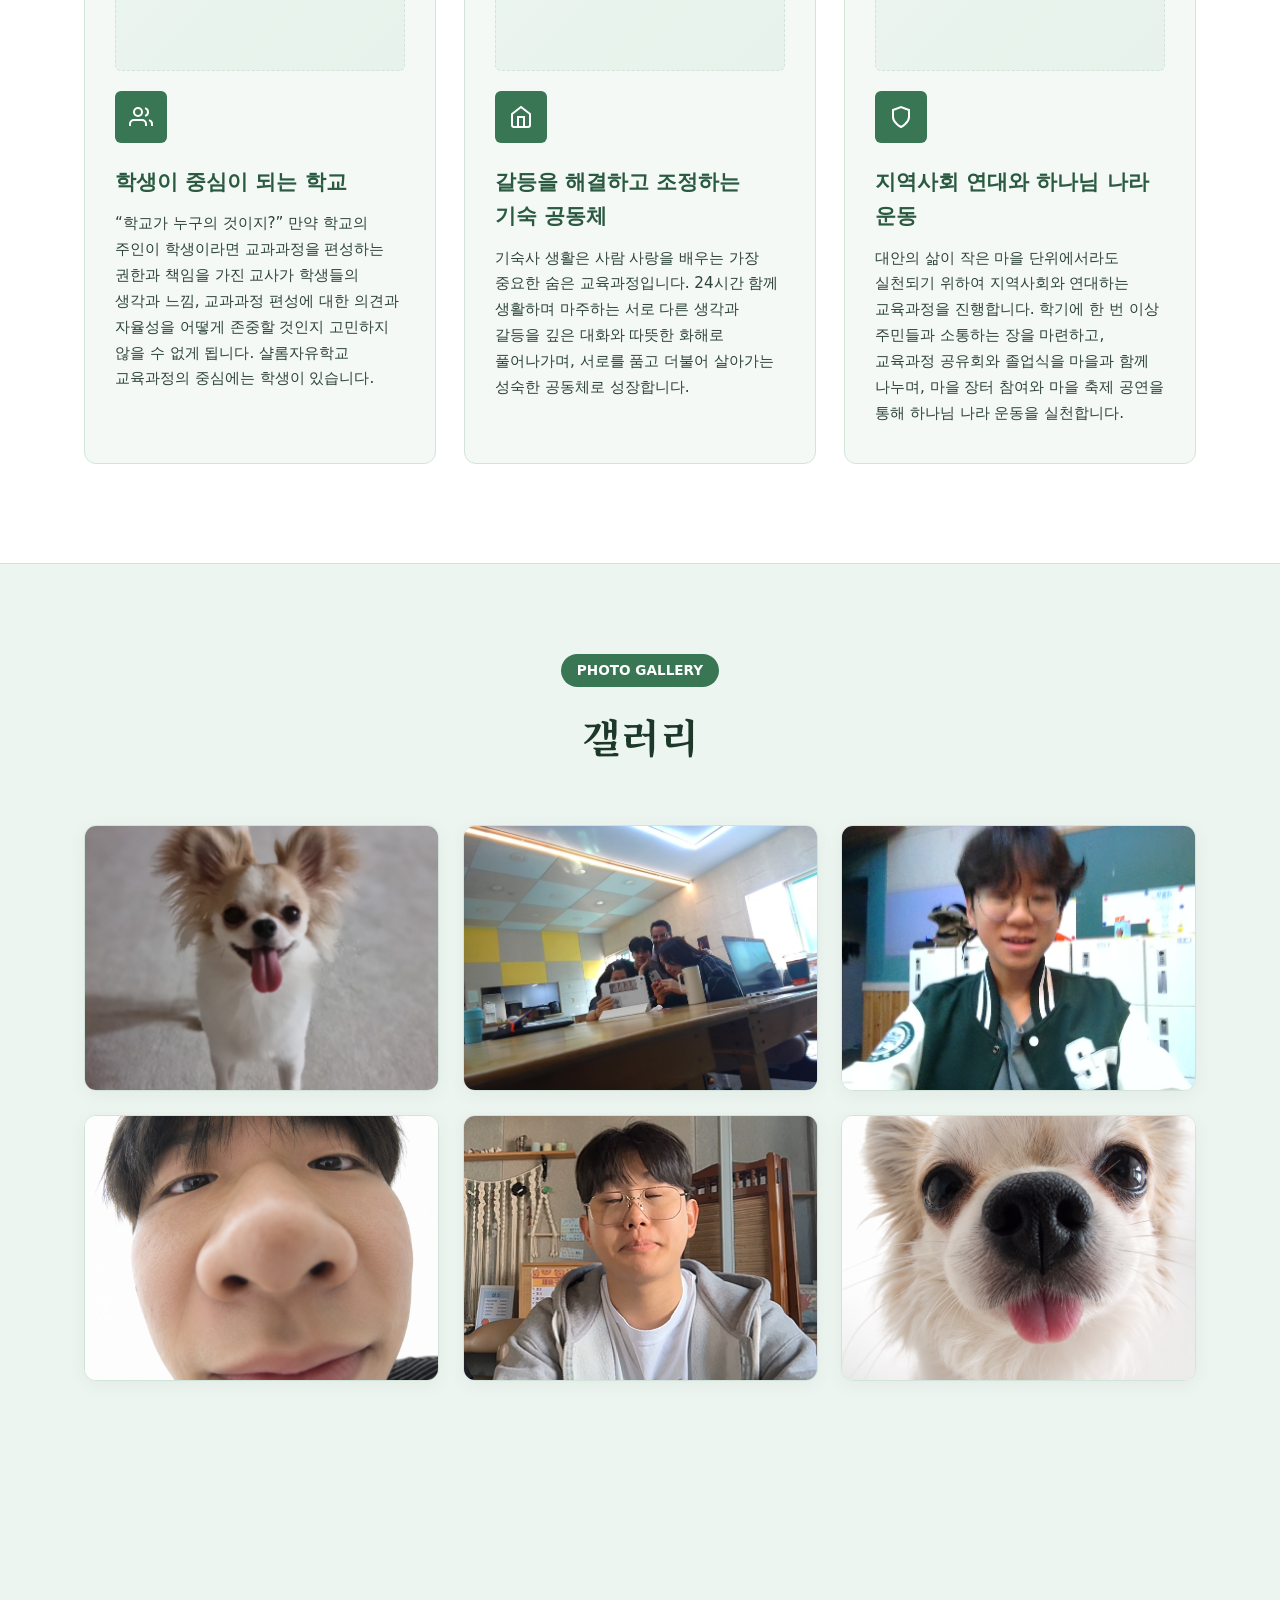
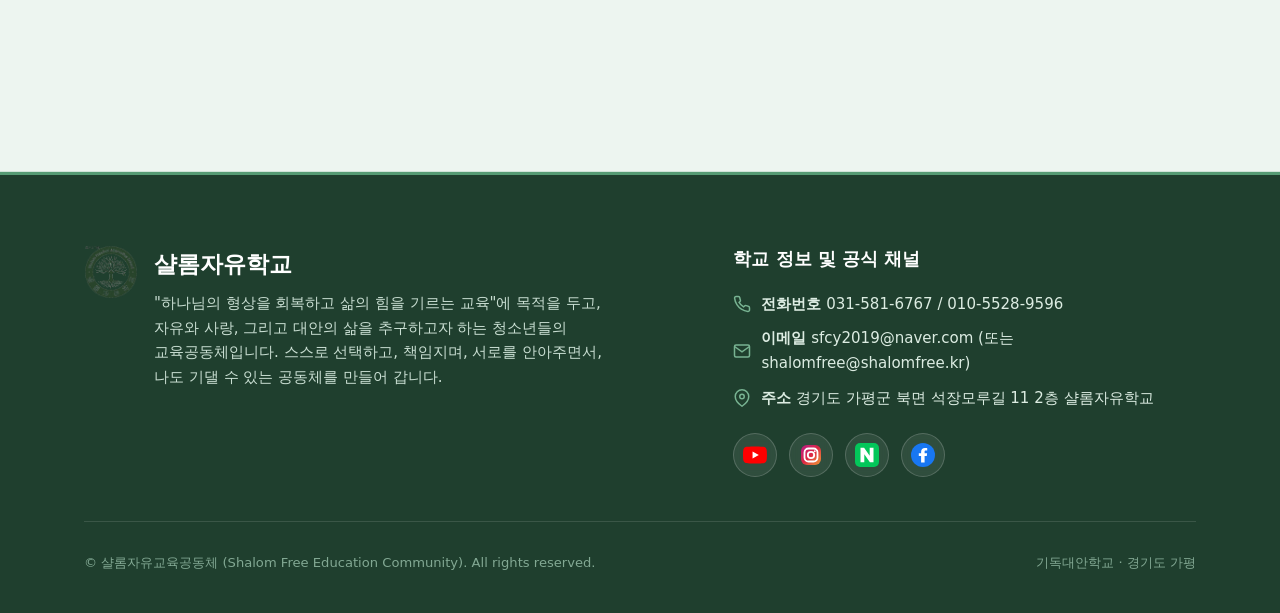
==== commit d835654f: "feat: 교육과정 1학기에 바닷가 탐방 사진 배치, 3학기에 프로젝트 티셔츠 단체 사진 등록" ====
--- a/index.html
+++ b/index.html
@@ -188,9 +188,8 @@
           <!-- Term 1 Card (Clickable to curriculum.html#term-1) -->
           <a href="curriculum.html#term-1" class="curr-card-preview">
             <!-- 사진 칸: 교육과정 1번 -->
-            <div class="card-photo-slot slot-placeholder" id="curr-photo-slot-1">
-              <span class="slot-number">교육과정 1번</span>
-              <span class="slot-hint">1학기 사진 자리</span>
+            <div class="card-photo-slot" id="curr-photo-slot-1">
+              <img src="images/curr_1.jpg" alt="삶의 기초를 세우는 교육 - 샬롬자유학교" loading="lazy">
             </div>
             <span class="term-num">제1학기</span>
             <h3>삶의 기초를 세우는 교육</h3>
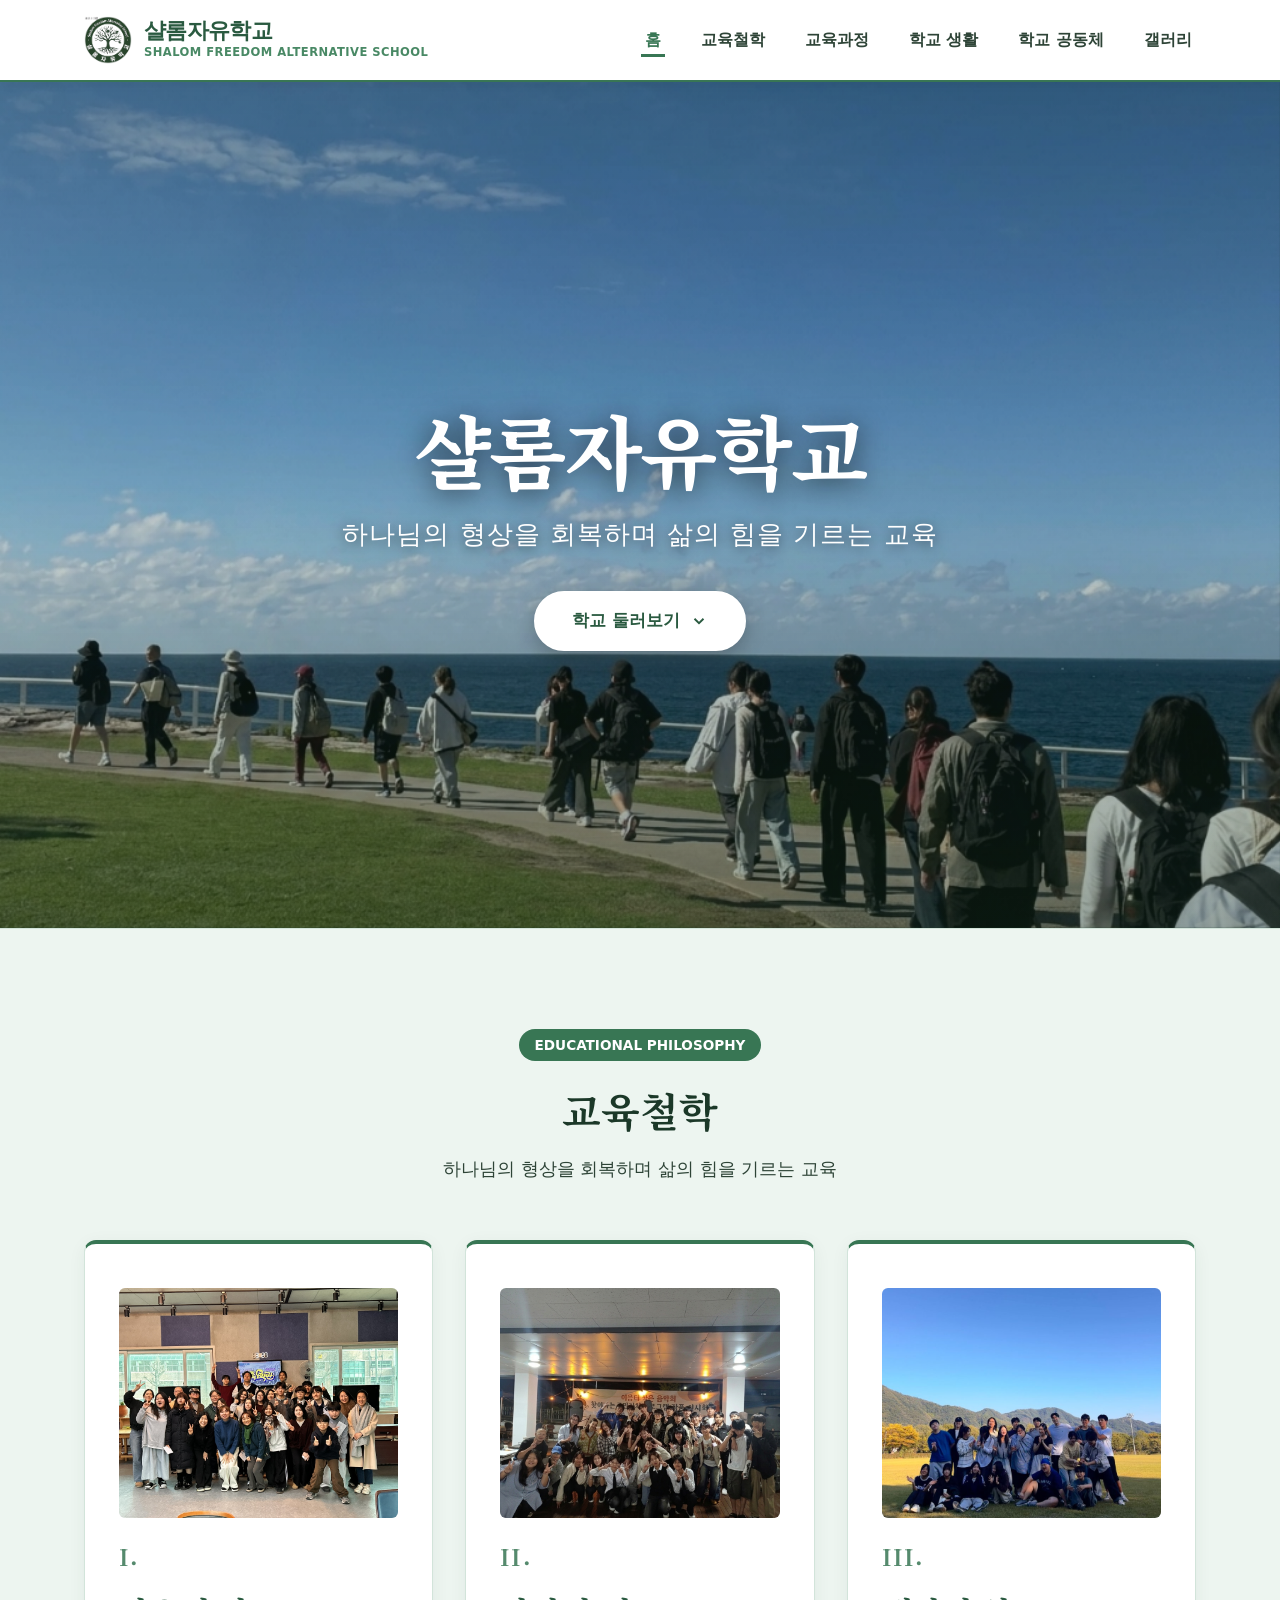
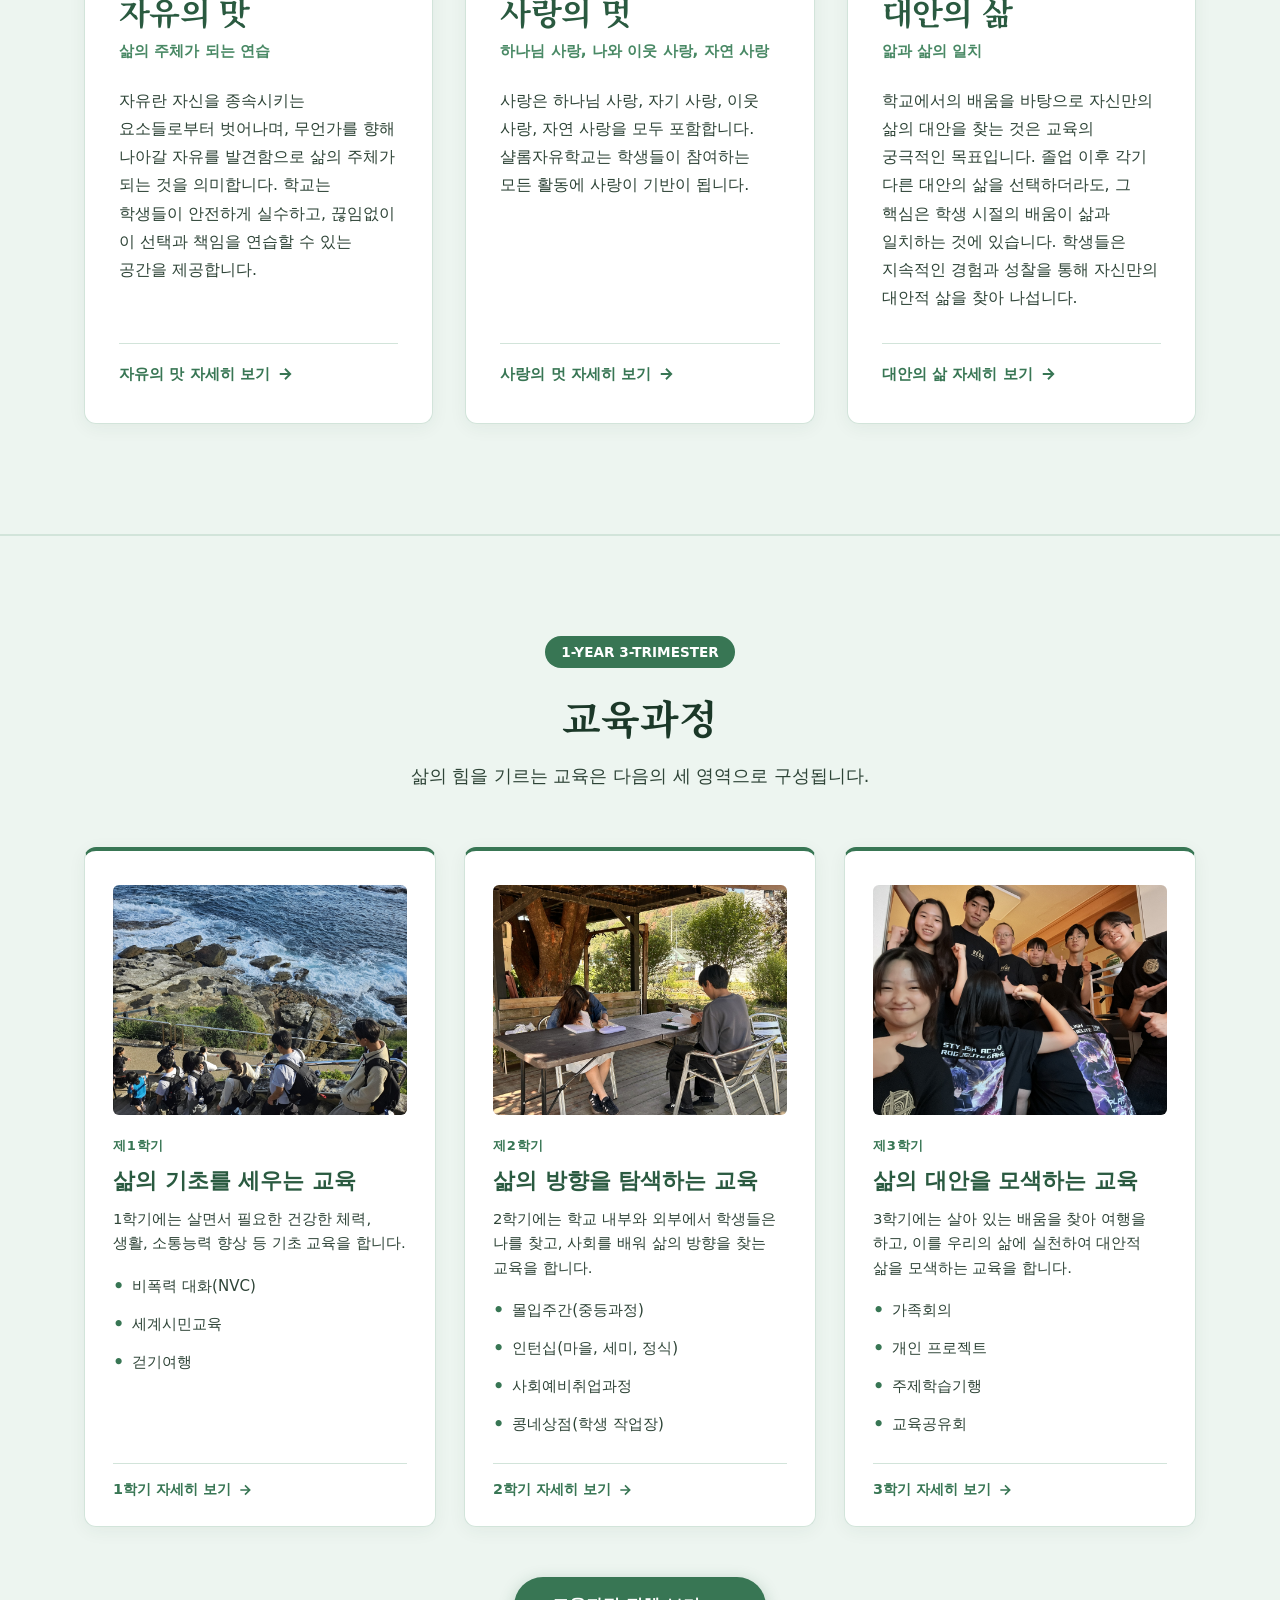
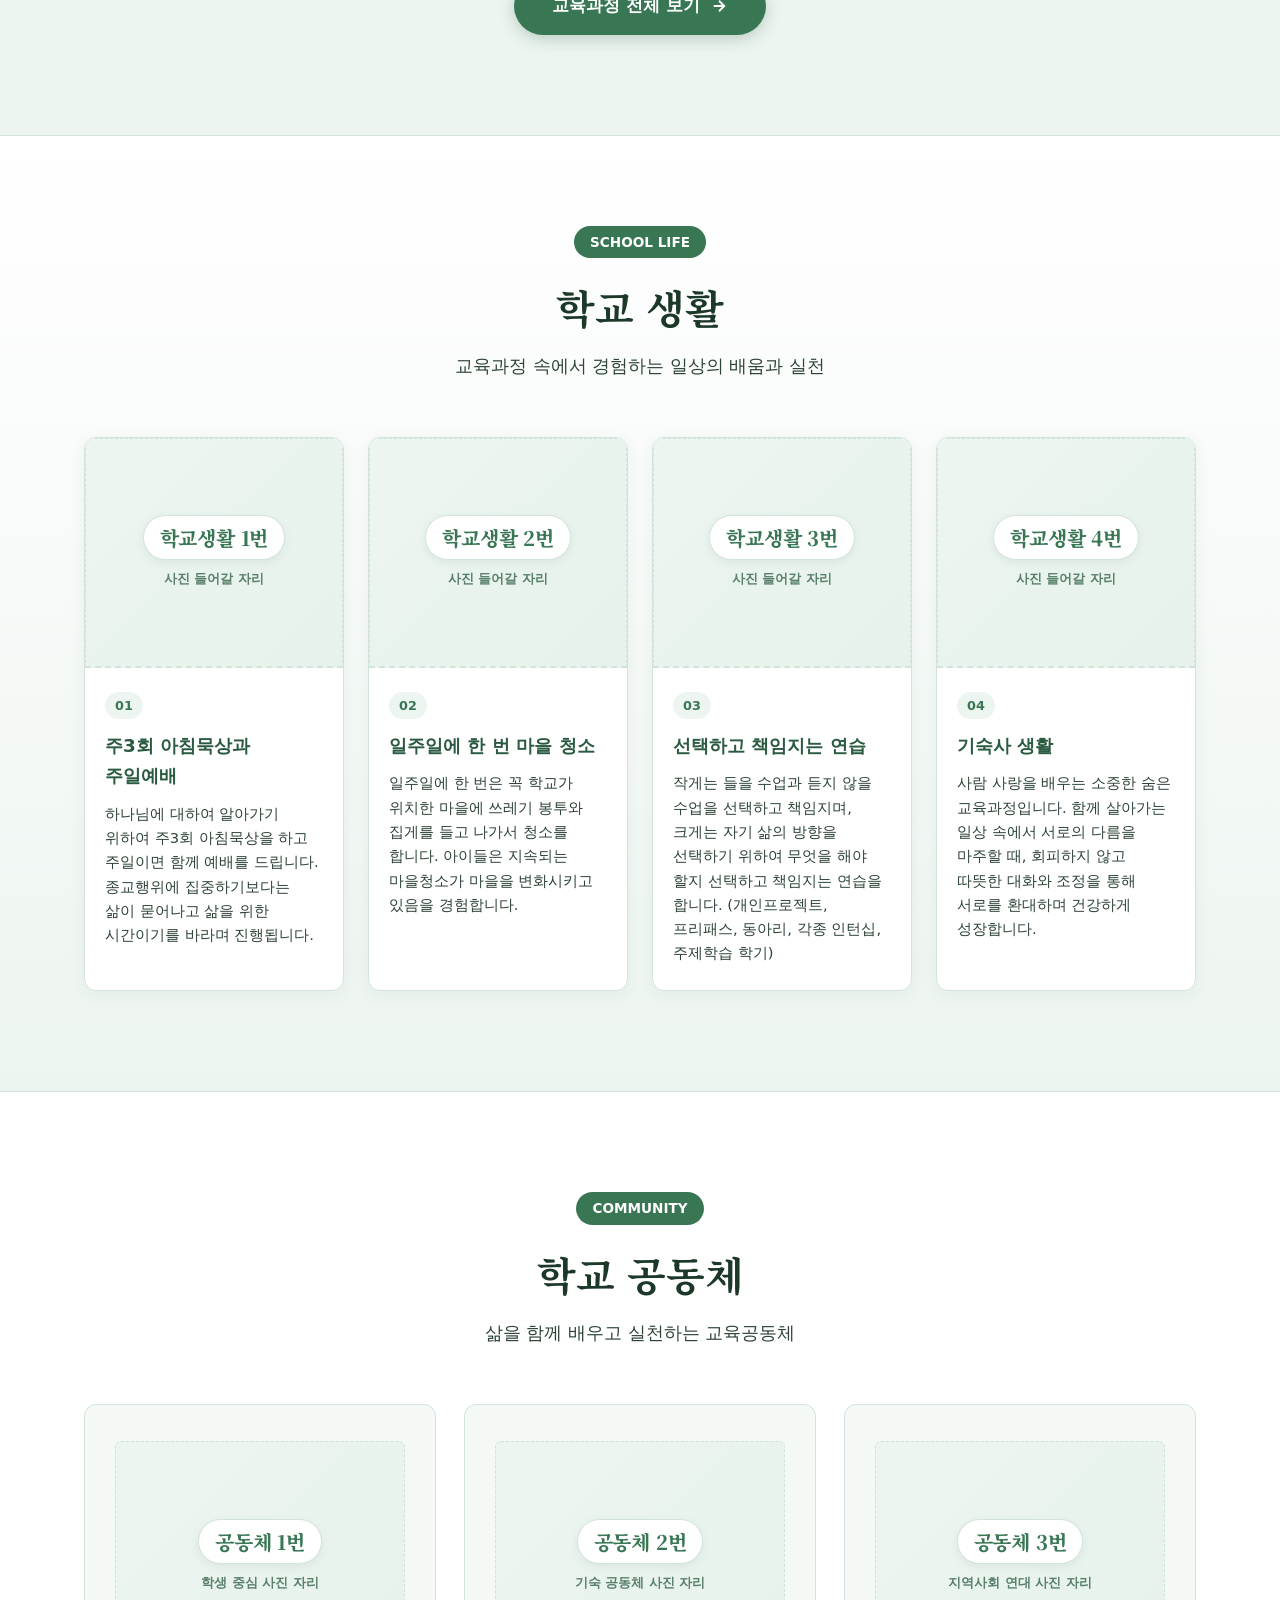
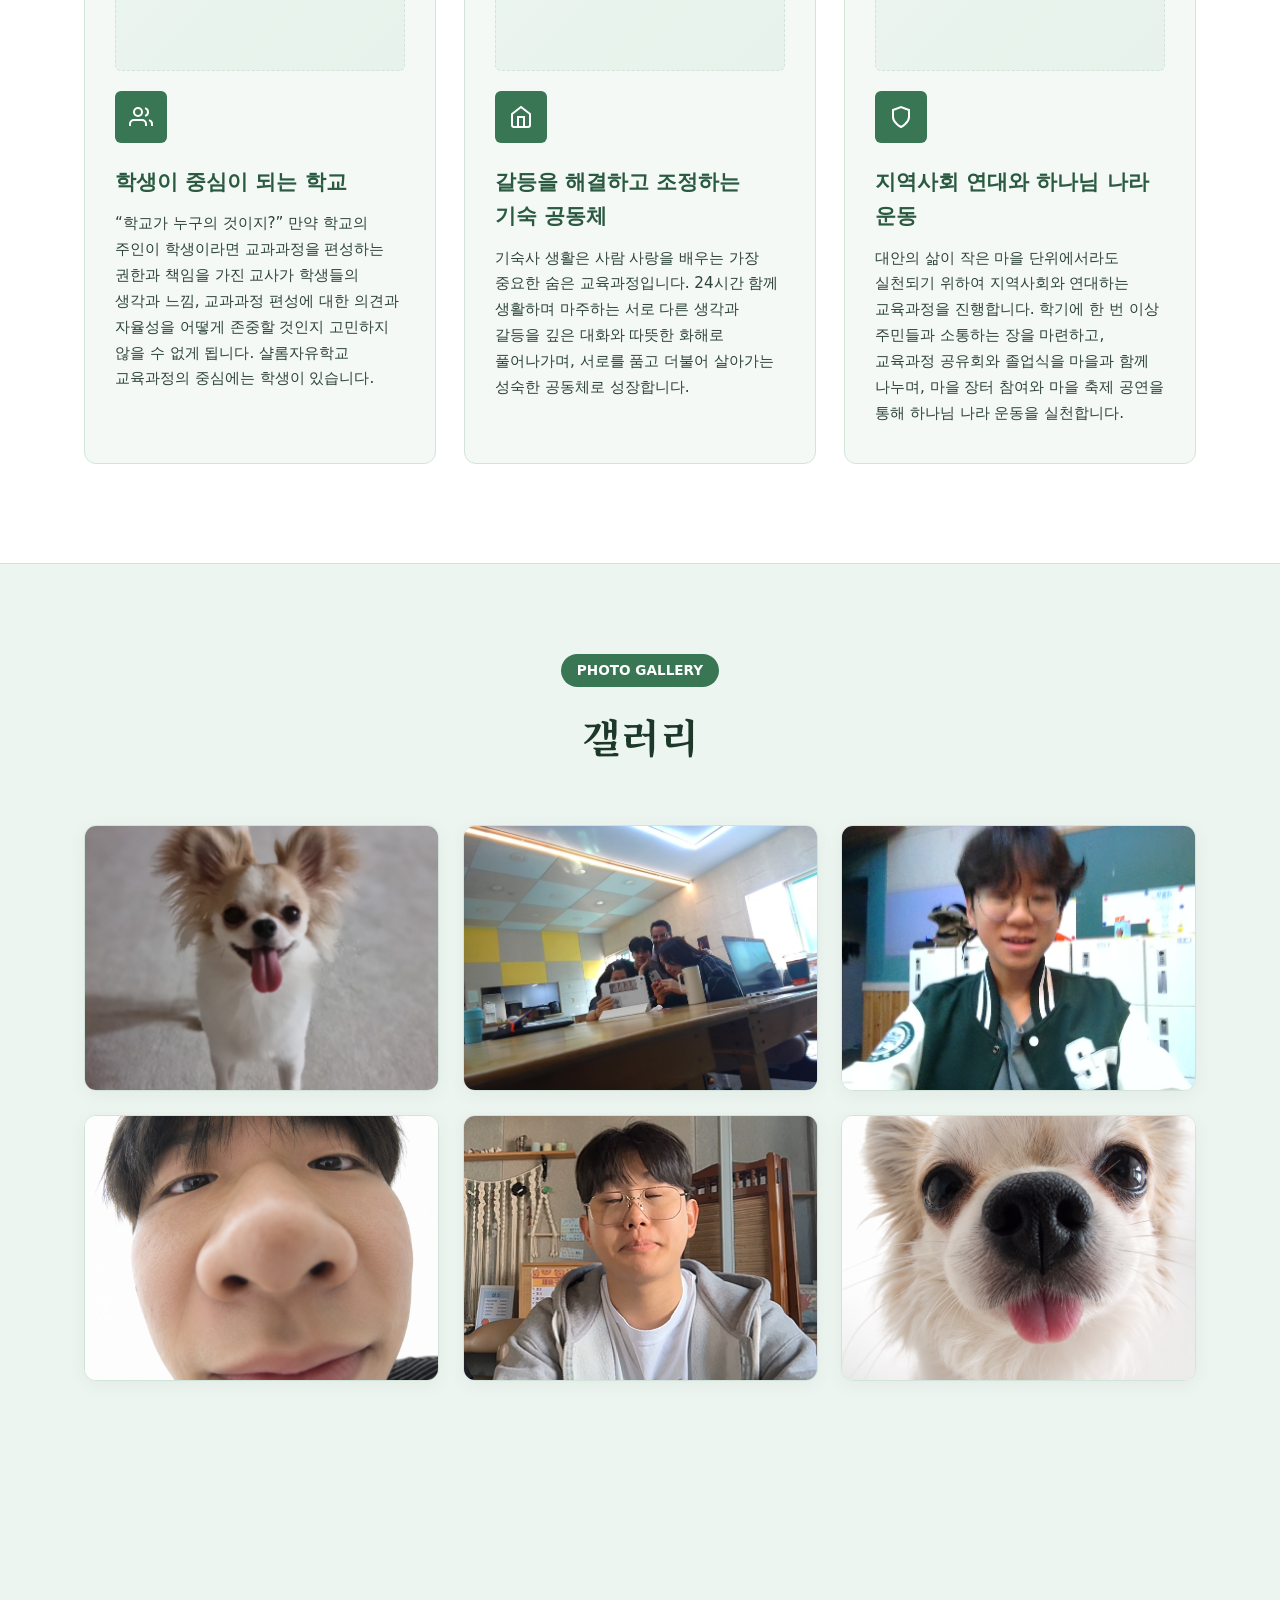
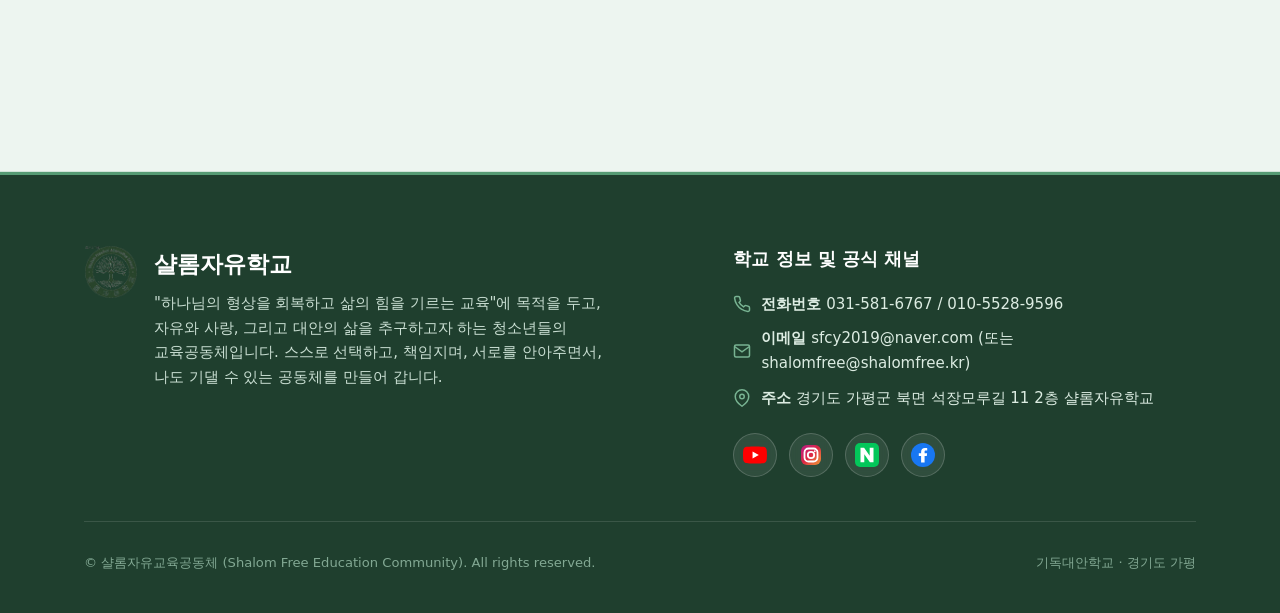
==== commit 9184fb78: "fix: 사랑의 멋 및 대안의 삶 슬로건 문구 수정, 학교 영문명(Shalom Freedom Alternative School) 갱신" ====
--- a/index.html
+++ b/index.html
@@ -19,7 +19,7 @@
         <img src="images/logo_transparent.png" alt="샬롬자유학교 로고" class="logo-img">
         <div class="logo-text">
           <h1>샬롬자유학교</h1>
-          <span>SHALOM FREE CHRISTIAN SCHOOL</span>
+          <span>SHALOM FREEDOM ALTERNATIVE SCHOOL</span>
         </div>
       </a>
 
@@ -140,7 +140,7 @@
             </div>
             <span class="philo-card-num">II.</span>
             <h3 class="philo-card-title">사랑의 멋</h3>
-            <span class="philo-card-motto">모든 활동의 기반이 되는 사랑</span>
+            <span class="philo-card-motto">하나님 사랑, 나와 이웃 사랑, 자연 사랑</span>
             <p class="philo-card-desc">
               사랑은 하나님 사랑, 자기 사랑, 이웃 사랑, 자연 사랑을 모두 포함합니다. 샬롬자유학교는 학생들이 참여하는 모든 활동에 사랑이 기반이 됩니다.
             </p>
@@ -160,7 +160,7 @@
             </div>
             <span class="philo-card-num">III.</span>
             <h3 class="philo-card-title">대안의 삶</h3>
-            <span class="philo-card-motto">배움과 삶의 일치</span>
+            <span class="philo-card-motto">앎과 삶의 일치</span>
             <p class="philo-card-desc">
               학교에서의 배움을 바탕으로 자신만의 삶의 대안을 찾는 것은 교육의 궁극적인 목표입니다. 졸업 이후 각기 다른 대안의 삶을 선택하더라도, 그 핵심은 학생 시절의 배움이 삶과 일치하는 것에 있습니다. 학생들은 지속적인 경험과 성찰을 통해 자신만의 대안적 삶을 찾아 나섭니다.
             </p>
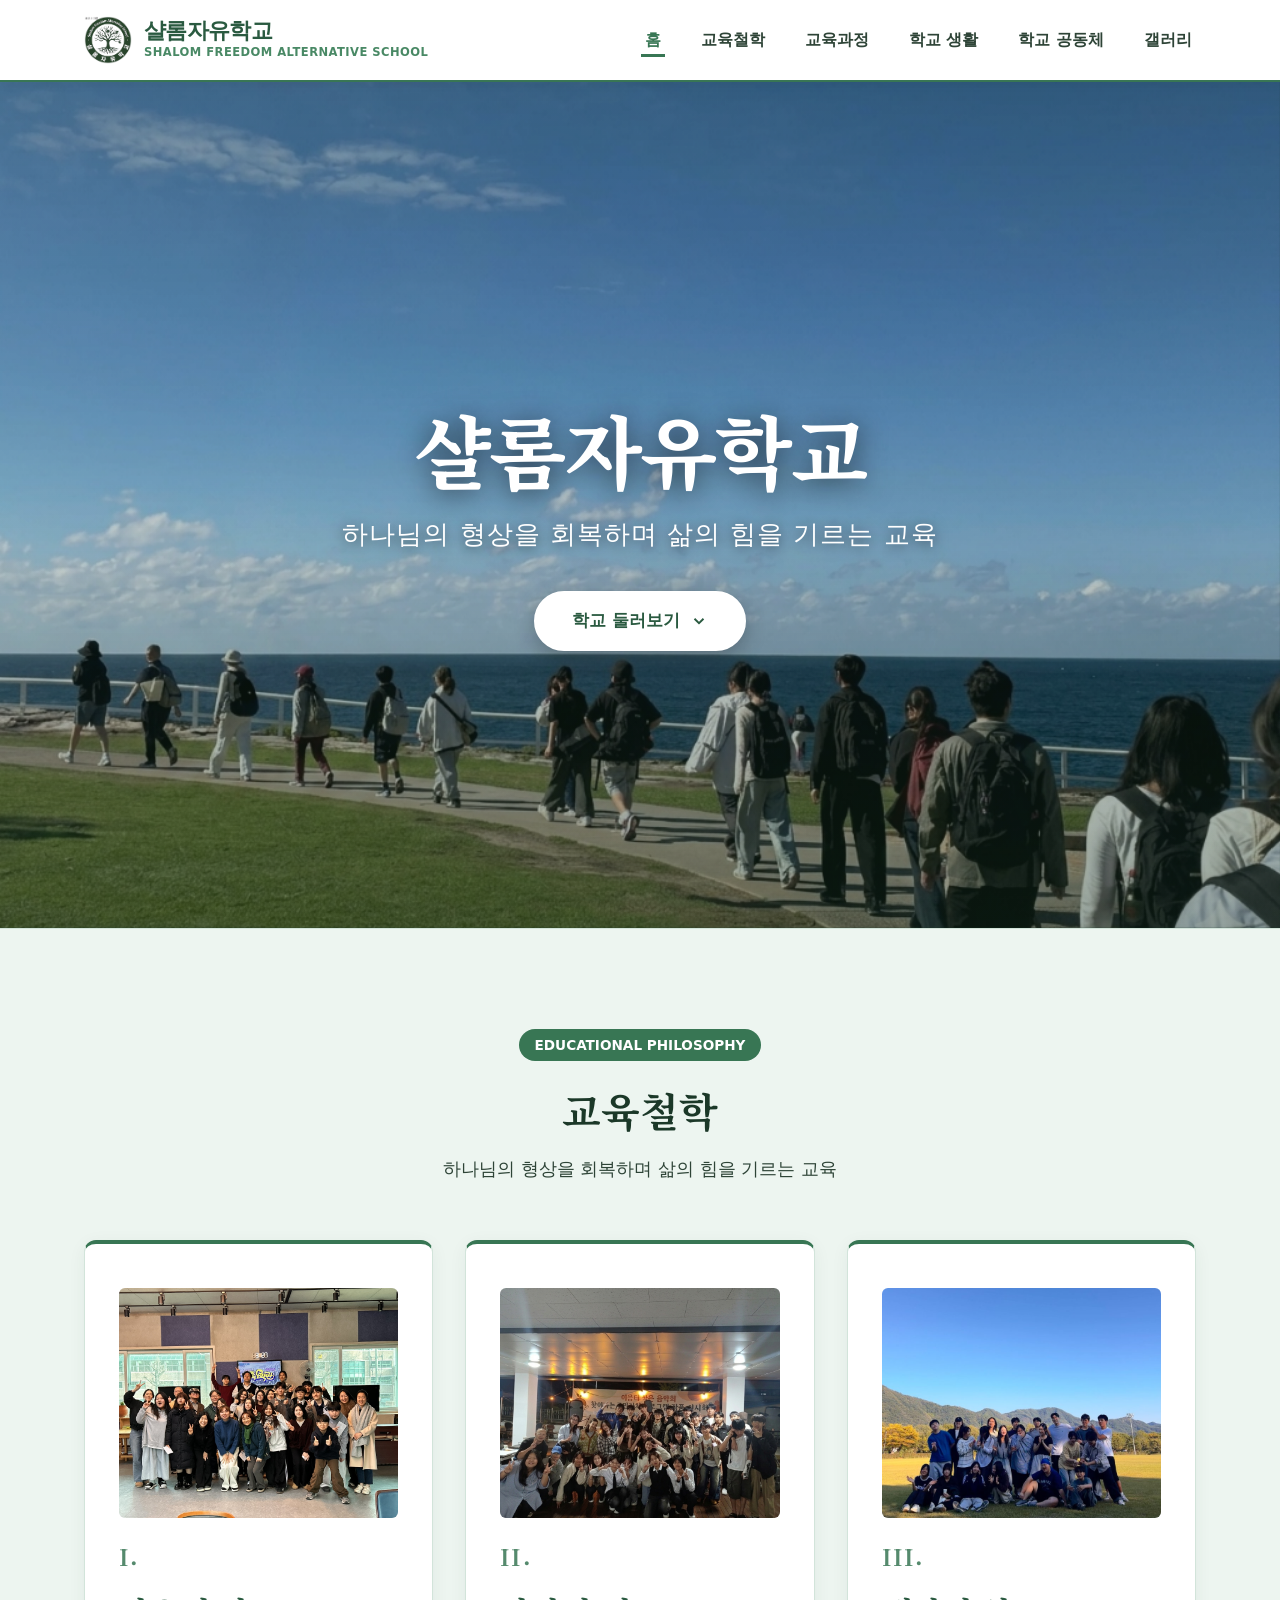
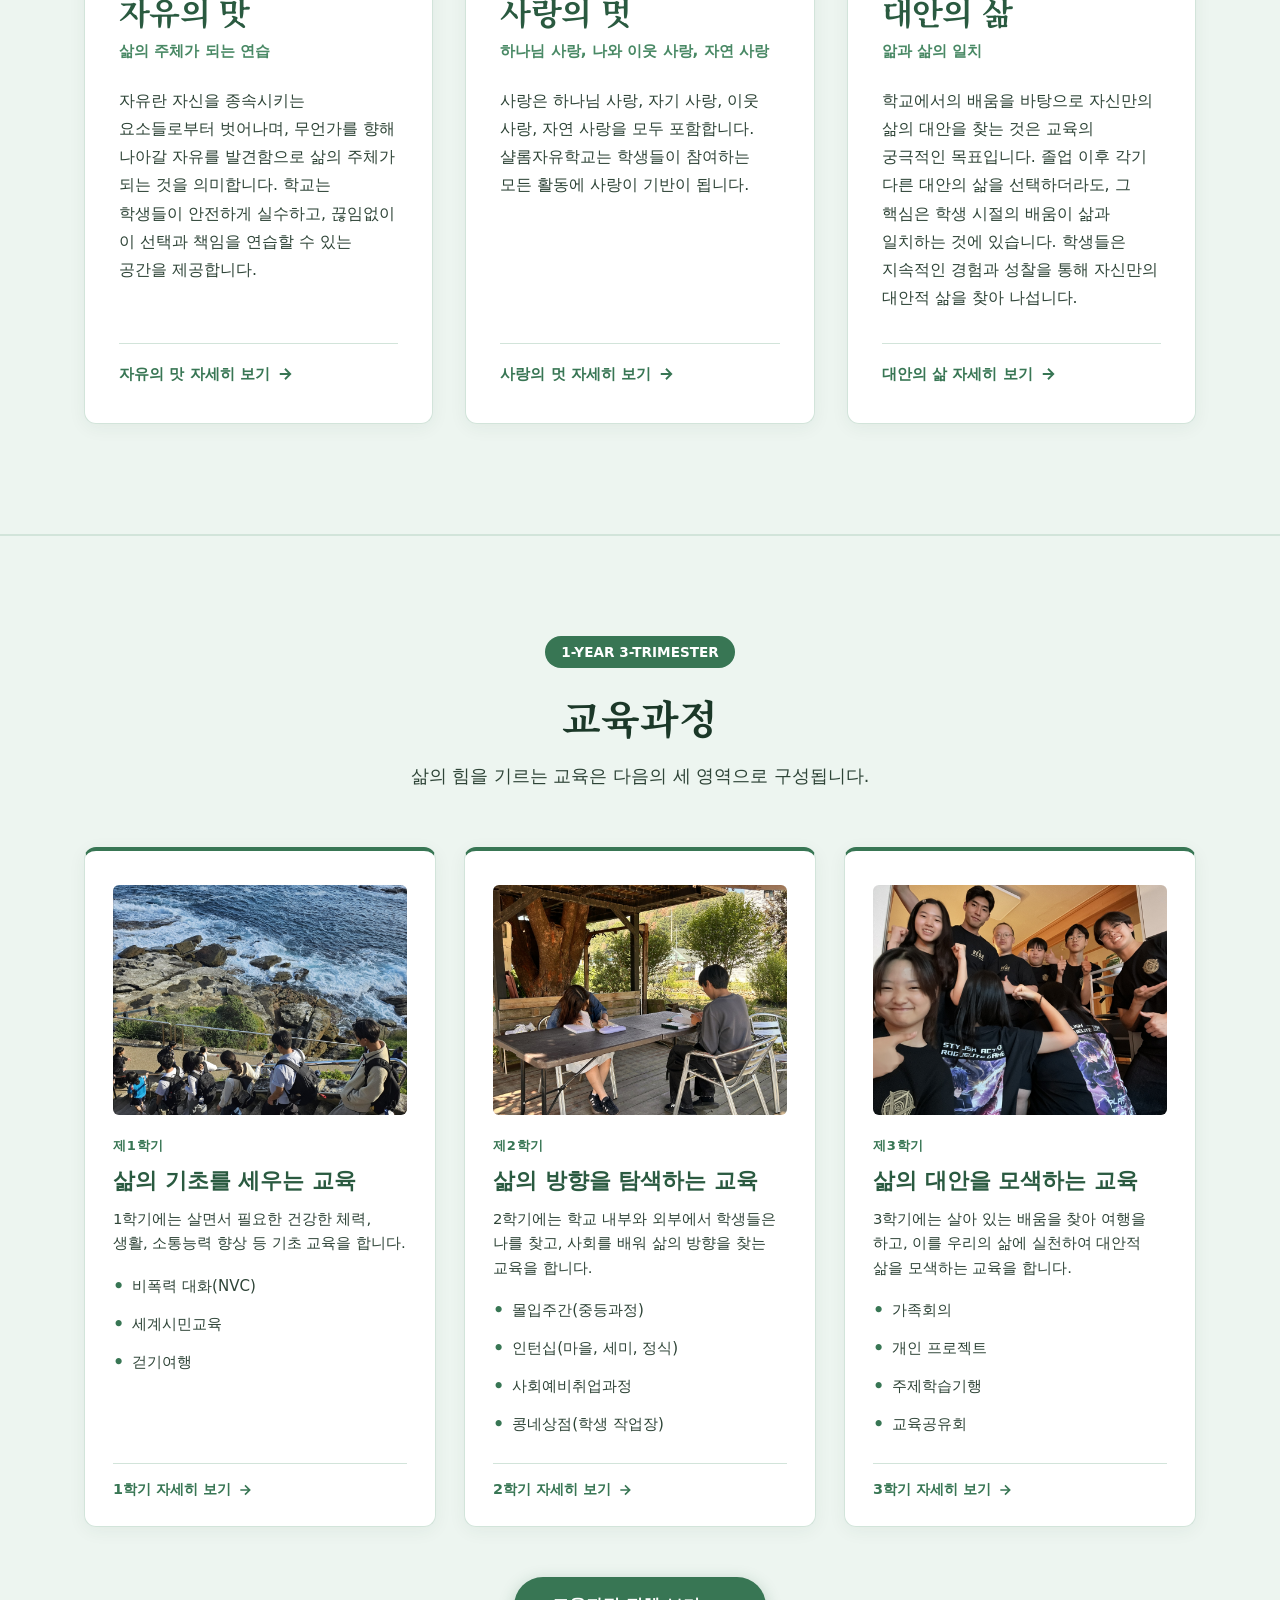
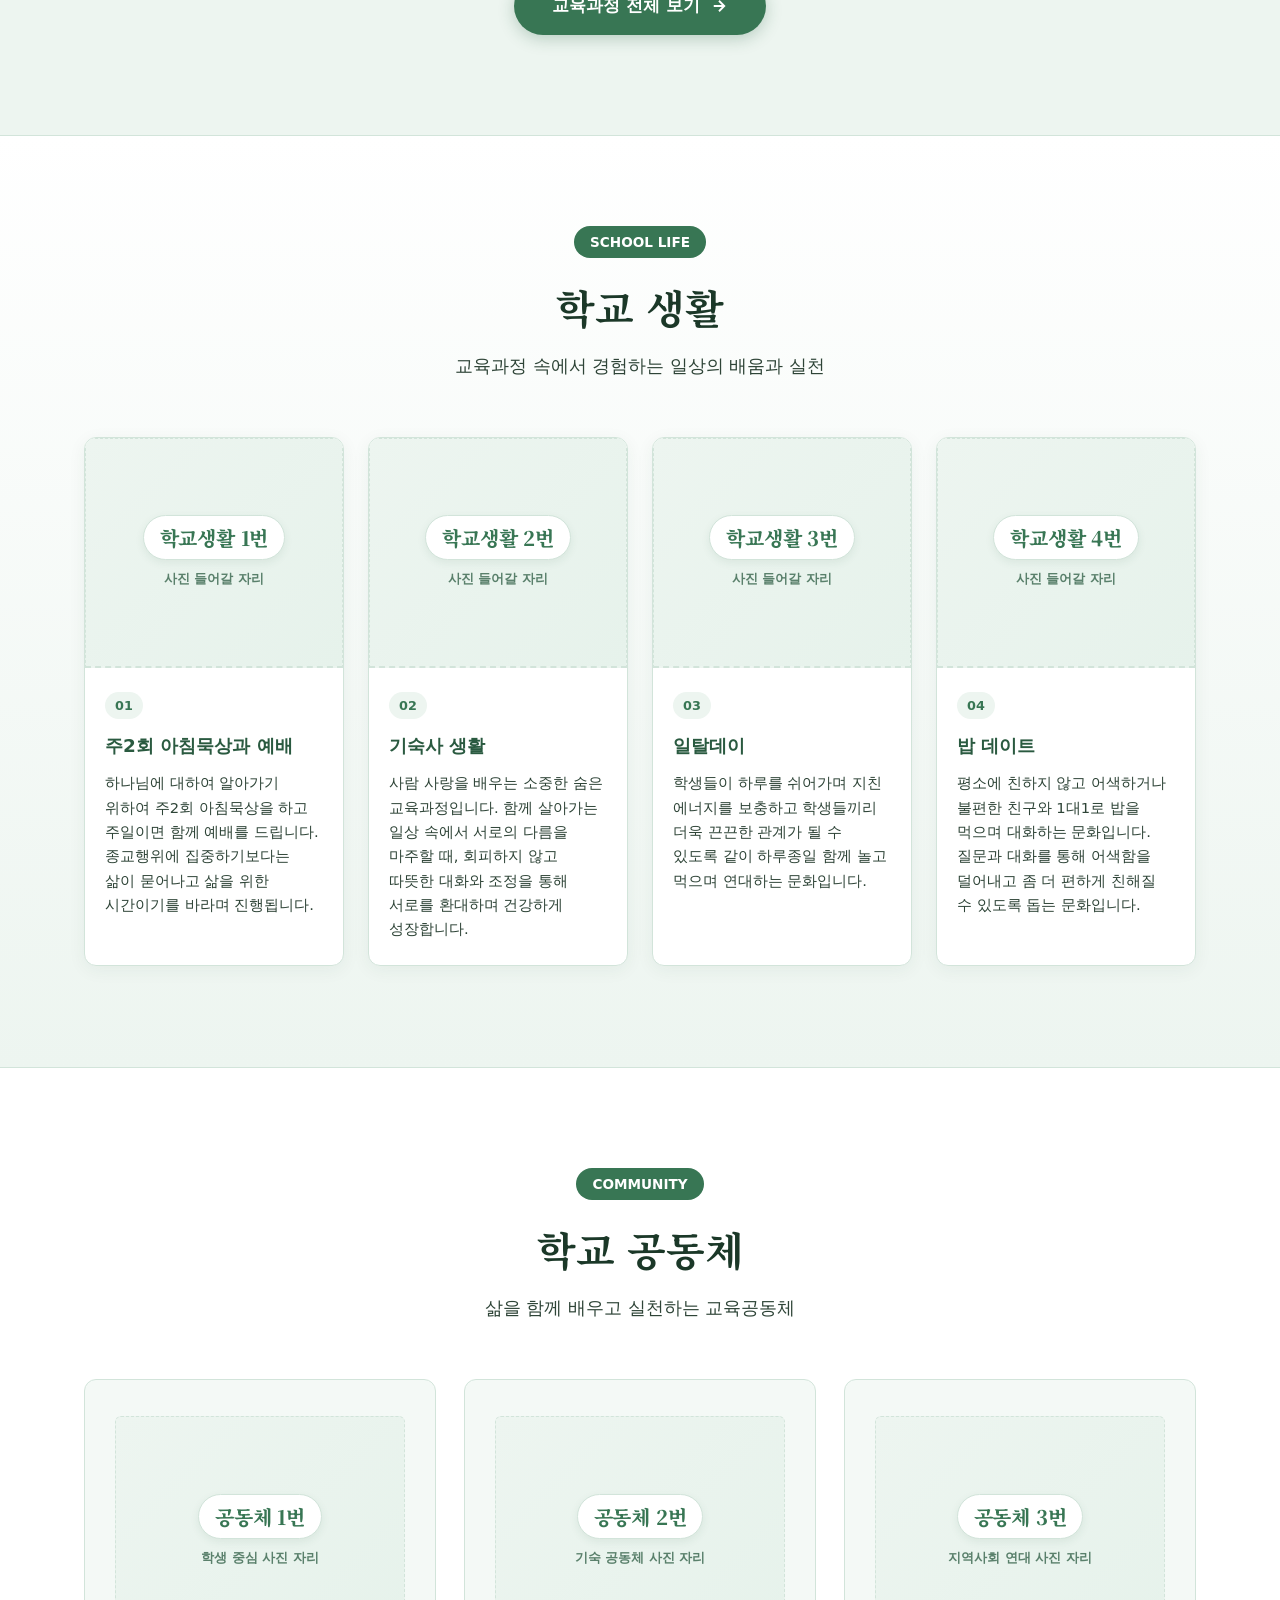
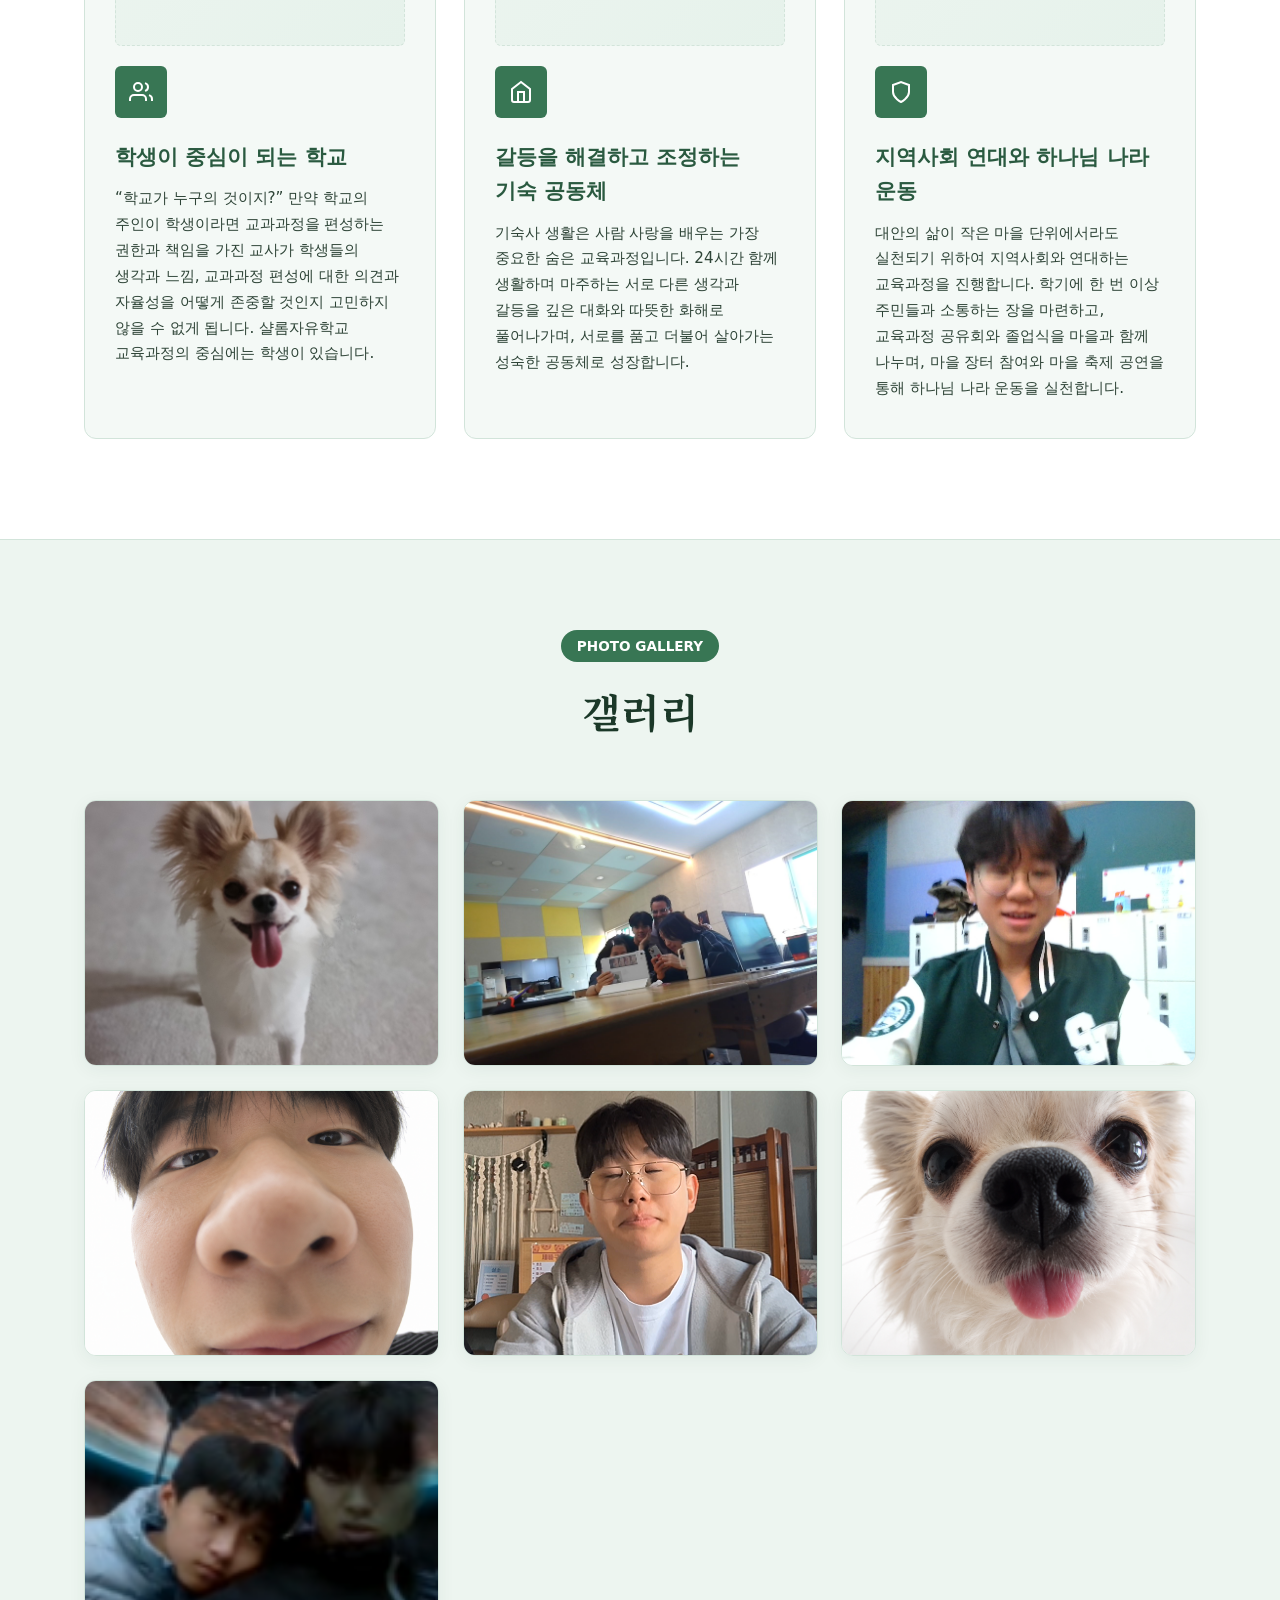
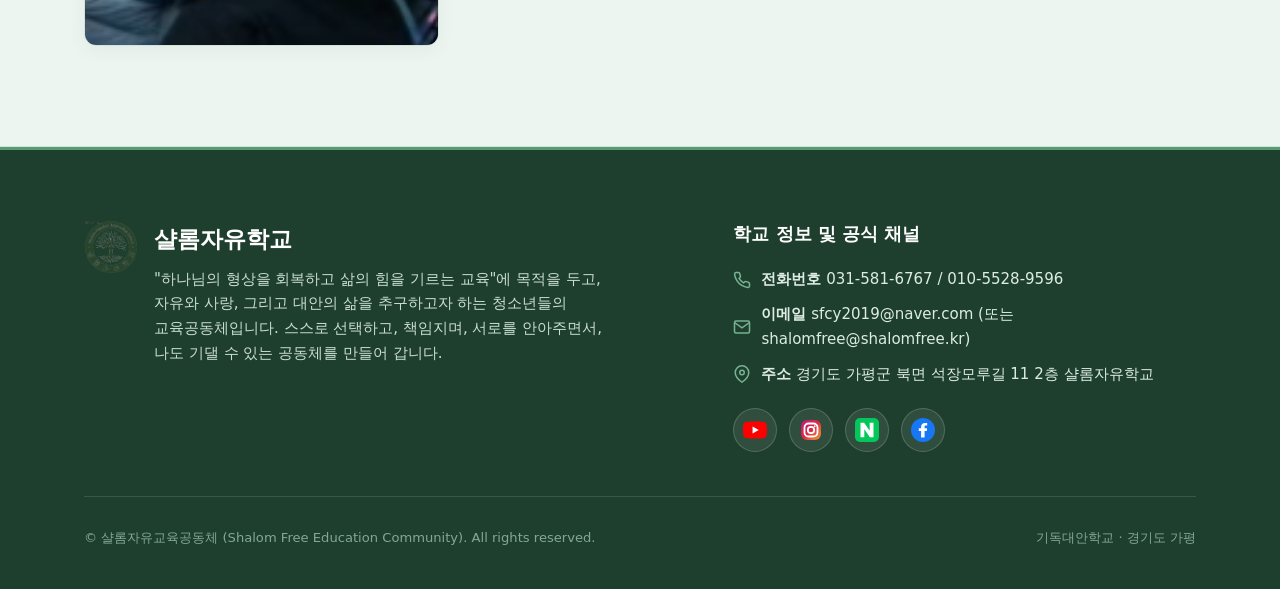
==== commit c4cdaa93: "feat: 학교 생활 섹션 개편(주2회 아침묵상과 예배, 기숙사 생활, 일탈데이, 밥 데이트)" ====
--- a/index.html
+++ b/index.html
@@ -290,9 +290,9 @@
             </div>
             <div class="daily-card-content">
               <span class="daily-step">01</span>
-              <h4>주3회 아침묵상과 주일예배</h4>
+              <h4>주2회 아침묵상과 예배</h4>
               <p>
-                하나님에 대하여 알아가기 위하여 주3회 아침묵상을 하고 주일이면 함께 예배를 드립니다. 종교행위에 집중하기보다는 삶이 묻어나고 삶을 위한 시간이기를 바라며 진행됩니다.
+                하나님에 대하여 알아가기 위하여 주2회 아침묵상을 하고 주일이면 함께 예배를 드립니다. 종교행위에 집중하기보다는 삶이 묻어나고 삶을 위한 시간이기를 바라며 진행됩니다.
               </p>
             </div>
           </div>
@@ -306,9 +306,9 @@
             </div>
             <div class="daily-card-content">
               <span class="daily-step">02</span>
-              <h4>일주일에 한 번 마을 청소</h4>
+              <h4>기숙사 생활</h4>
               <p>
-                일주일에 한 번은 꼭 학교가 위치한 마을에 쓰레기 봉투와 집게를 들고 나가서 청소를 합니다. 아이들은 지속되는 마을청소가 마을을 변화시키고 있음을 경험합니다.
+                사람 사랑을 배우는 소중한 숨은 교육과정입니다. 함께 살아가는 일상 속에서 서로의 다름을 마주할 때, 회피하지 않고 따뜻한 대화와 조정을 통해 서로를 환대하며 건강하게 성장합니다.
               </p>
             </div>
           </div>
@@ -322,9 +322,9 @@
             </div>
             <div class="daily-card-content">
               <span class="daily-step">03</span>
-              <h4>선택하고 책임지는 연습</h4>
+              <h4>일탈데이</h4>
               <p>
-                작게는 들을 수업과 듣지 않을 수업을 선택하고 책임지며, 크게는 자기 삶의 방향을 선택하기 위하여 무엇을 해야 할지 선택하고 책임지는 연습을 합니다. (개인프로젝트, 프리패스, 동아리, 각종 인턴십, 주제학습 학기)
+                학생들이 하루를 쉬어가며 지친 에너지를 보충하고 학생들끼리 더욱 끈끈한 관계가 될 수 있도록 같이 하루종일 함께 놀고 먹으며 연대하는 문화입니다.
               </p>
             </div>
           </div>
@@ -338,9 +338,9 @@
             </div>
             <div class="daily-card-content">
               <span class="daily-step">04</span>
-              <h4>기숙사 생활</h4>
+              <h4>밥 데이트</h4>
               <p>
-                사람 사랑을 배우는 소중한 숨은 교육과정입니다. 함께 살아가는 일상 속에서 서로의 다름을 마주할 때, 회피하지 않고 따뜻한 대화와 조정을 통해 서로를 환대하며 건강하게 성장합니다.
+                평소에 친하지 않고 어색하거나 불편한 친구와 1대1로 밥을 먹으며 대화하는 문화입니다. 질문과 대화를 통해 어색함을 덜어내고 좀 더 편하게 친해질 수 있도록 돕는 문화입니다.
               </p>
             </div>
           </div>
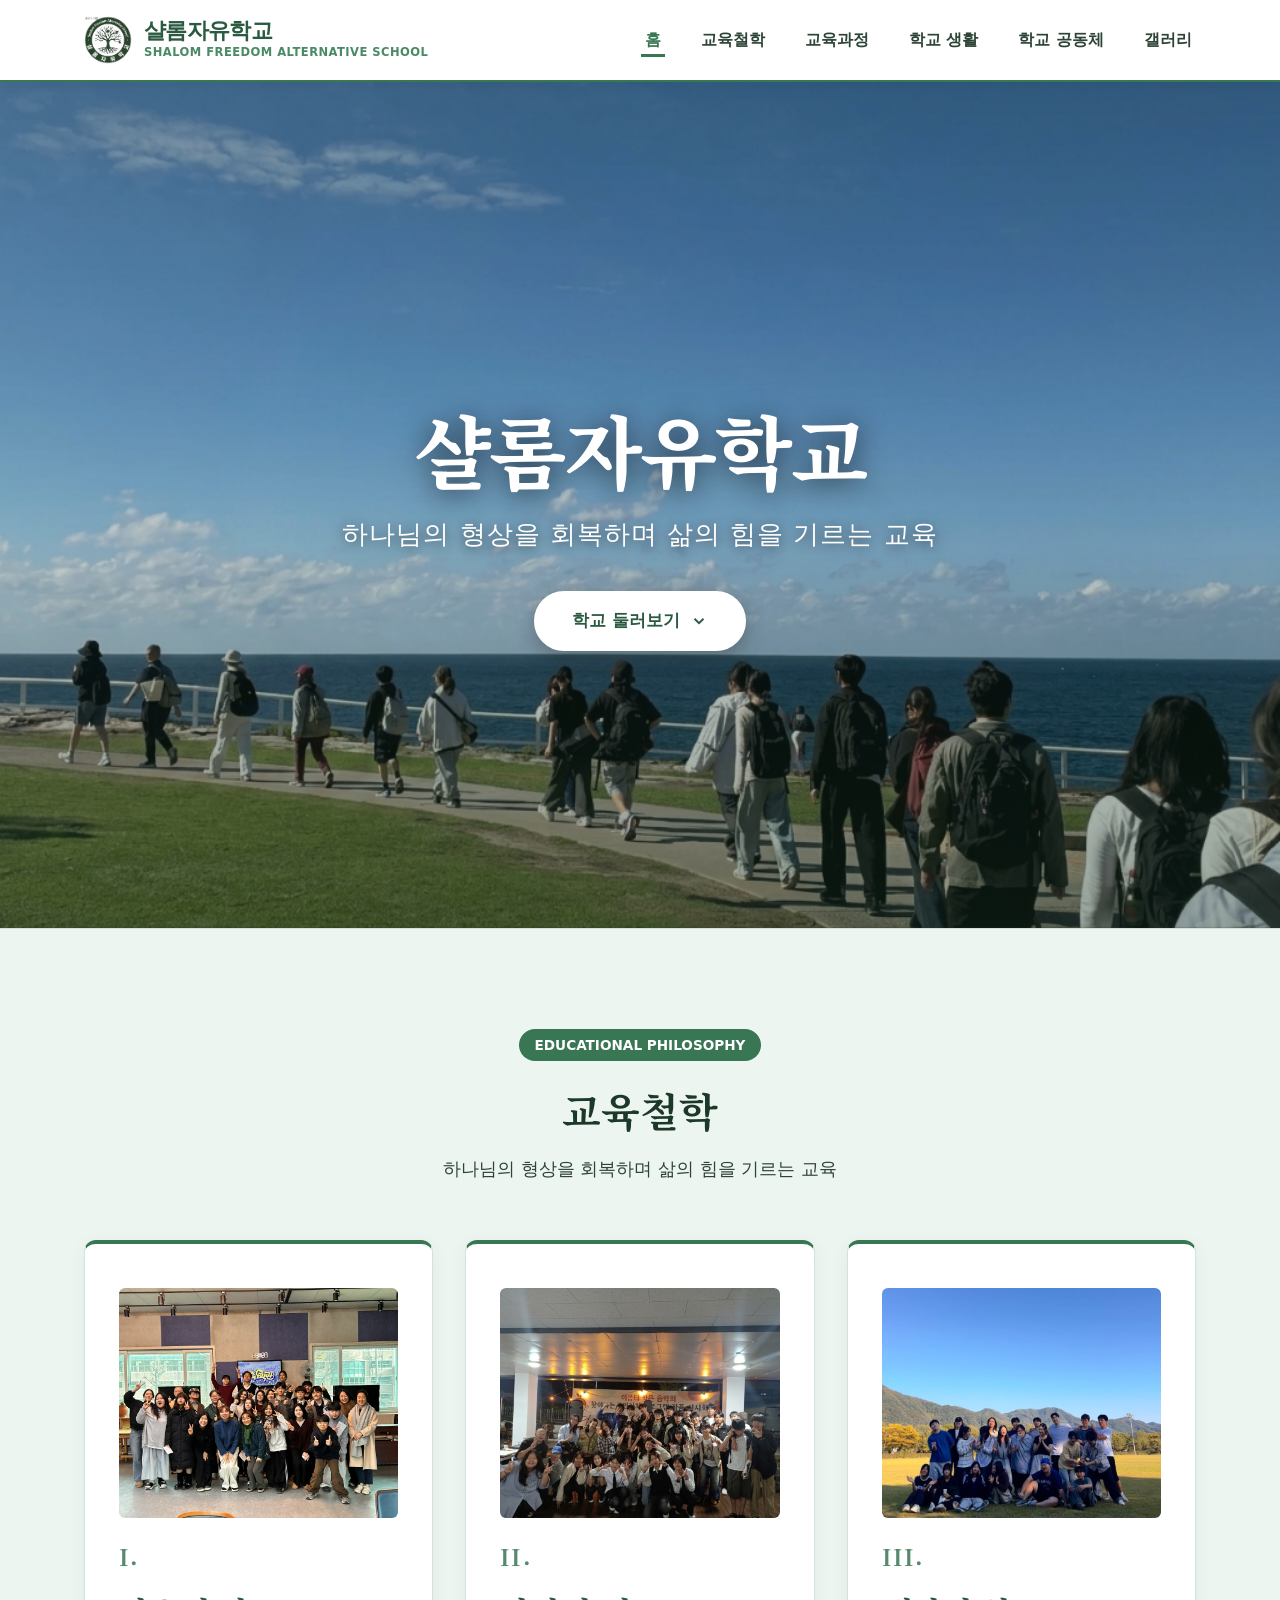
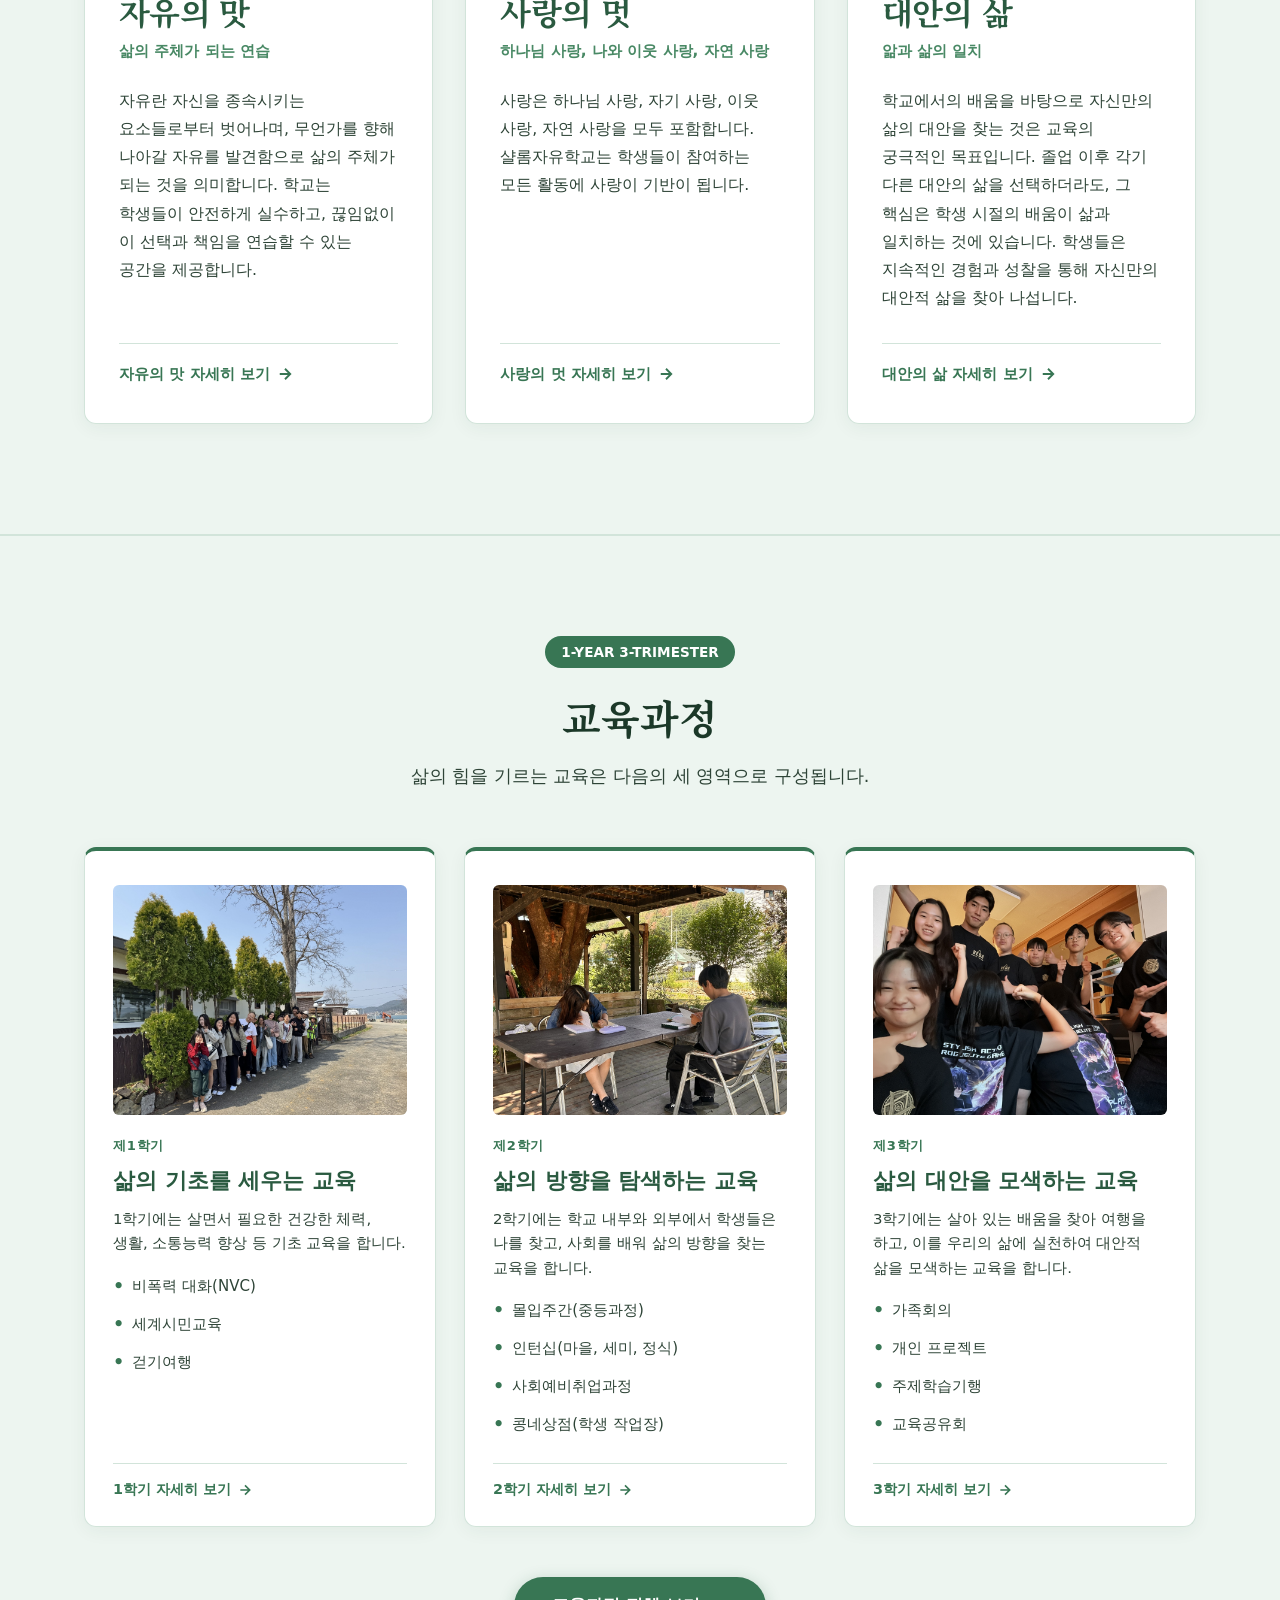
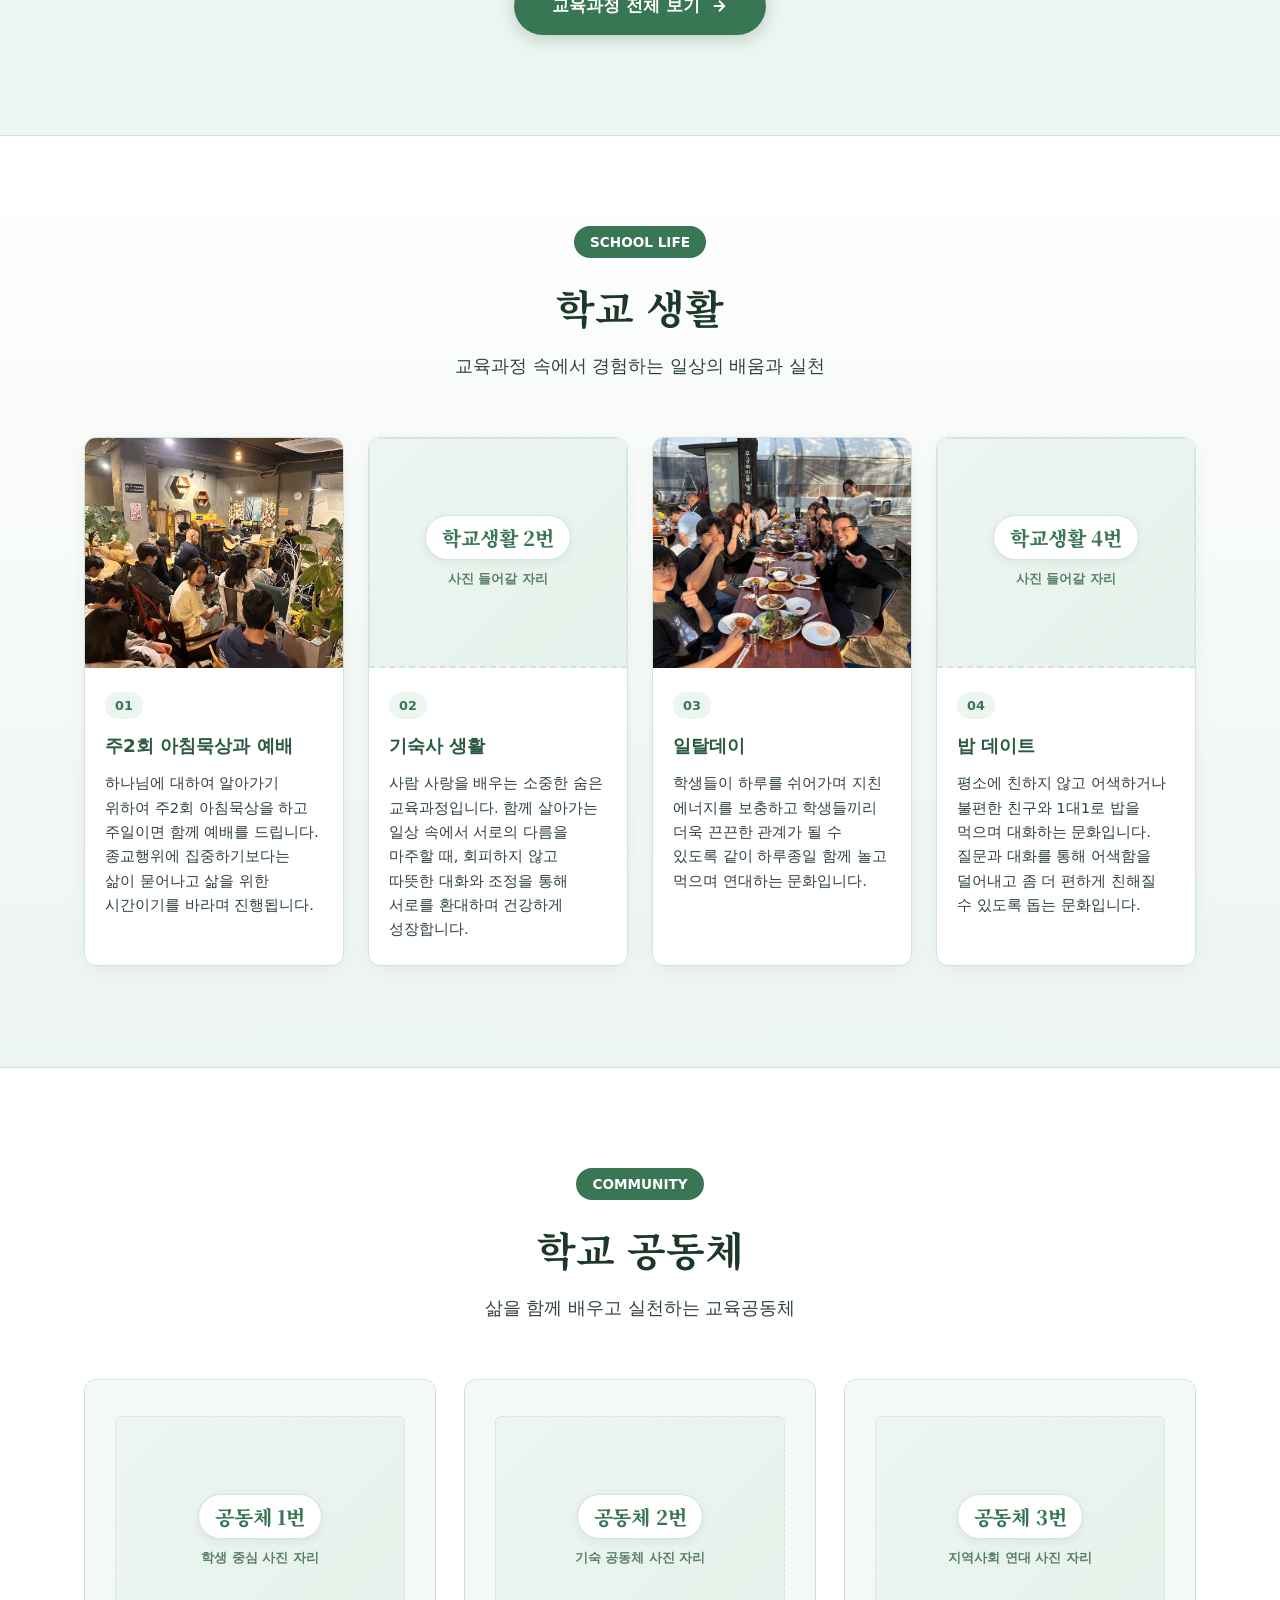
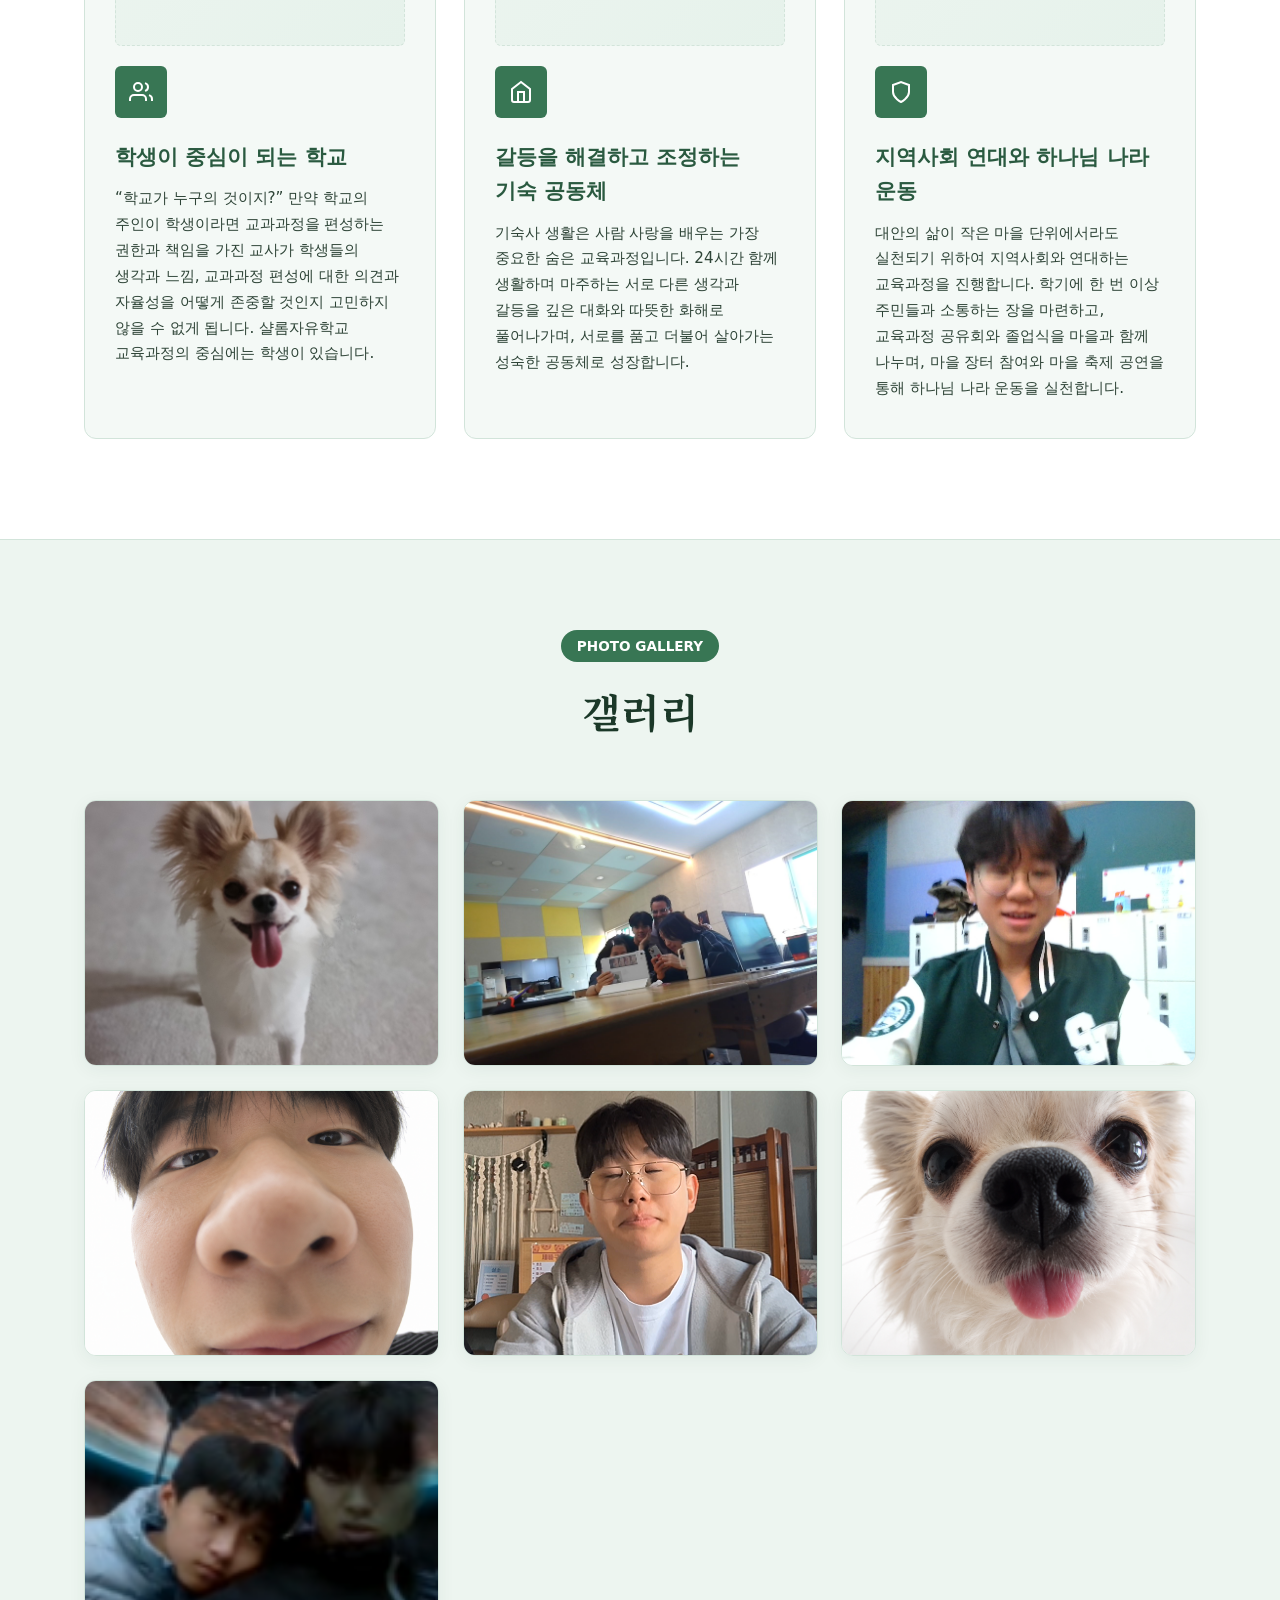
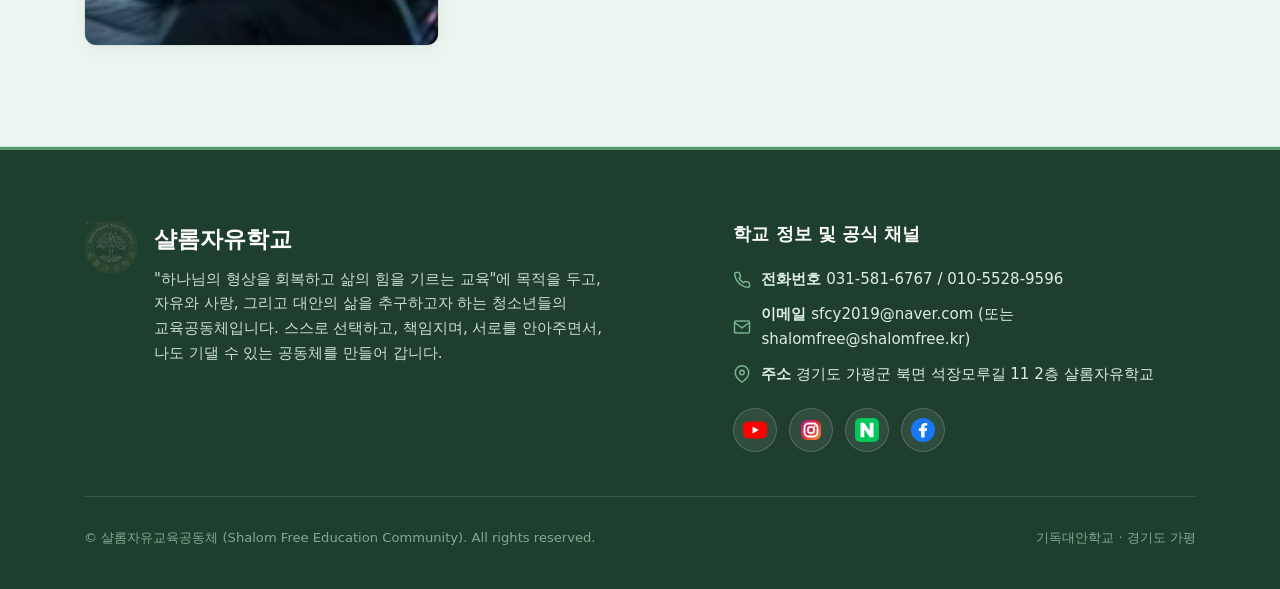
==== commit 2f0afa09: "feat: 일탈데이, 아침묵상과 예배 신규 사진 등록 및 1학기 걷기여행 사진 교체" ====
--- a/index.html
+++ b/index.html
@@ -284,9 +284,8 @@
           <!-- Card 1 -->
           <div class="daily-card">
             <!-- 사진 칸: 학교생활 1번 -->
-            <div class="daily-card-img slot-placeholder" id="life-photo-slot-1">
-              <span class="slot-number">학교생활 1번</span>
-              <span class="slot-hint">사진 들어갈 자리</span>
+            <div class="daily-card-img" id="life-photo-slot-1">
+              <img src="images/life_1.jpg" alt="주2회 아침묵상과 예배 - 샬롬자유학교" loading="lazy">
             </div>
             <div class="daily-card-content">
               <span class="daily-step">01</span>
@@ -316,9 +315,8 @@
           <!-- Card 3 -->
           <div class="daily-card">
             <!-- 사진 칸: 학교생활 3번 -->
-            <div class="daily-card-img slot-placeholder" id="life-photo-slot-3">
-              <span class="slot-number">학교생활 3번</span>
-              <span class="slot-hint">사진 들어갈 자리</span>
+            <div class="daily-card-img" id="life-photo-slot-3">
+              <img src="images/life_3.jpg" alt="일탈데이 - 샬롬자유학교" loading="lazy">
             </div>
             <div class="daily-card-content">
               <span class="daily-step">03</span>
